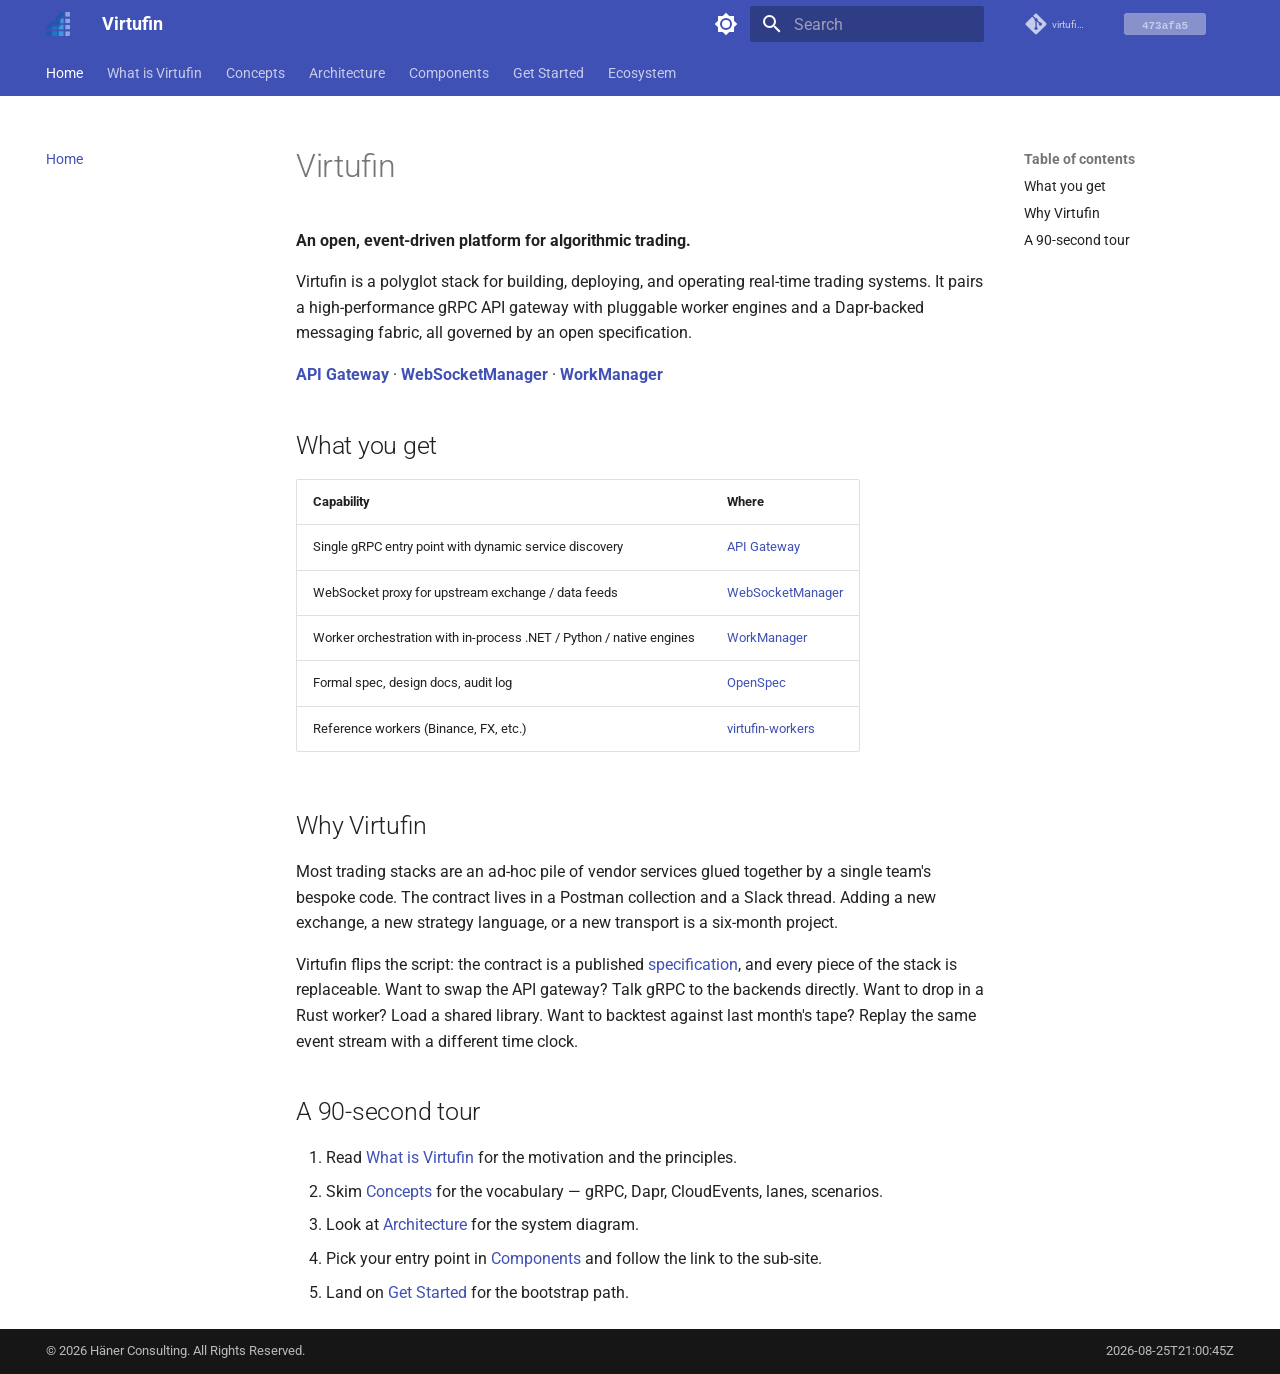
==== index.html @ 0649b2e9 "Deploy docs from 473afa5ea5bd0816aeb260bed9230e319c01222a" ====
<!doctype html>
<html lang="en" class="no-js">
  <head>
    
      <meta charset="utf-8">
      <meta name="viewport" content="width=device-width,initial-scale=1">
      
        <meta name="description" content="The Virtufin platform — an open, event-driven stack for algorithmic trading.">
      
      
      
        <link rel="canonical" href="https://docs.virtufin.com/">
      
      
      
        <link rel="next" href="what-is-virtufin/">
      
      
        
      
      
      <link rel="icon" href="assets/images/favicon.ico">
      <meta name="generator" content="mkdocs-1.6.1, mkdocs-material-9.7.7">
    
    
      
        <title>Virtufin</title>
      
    
    
      <link rel="stylesheet" href="assets/stylesheets/main.ec1eaa64.min.css">
      
        
        <link rel="stylesheet" href="assets/stylesheets/palette.ab4e12ef.min.css">
      
      


    
    
      
    
    
      
        
        
        <link rel="preconnect" href="https://fonts.gstatic.com" crossorigin>
        <link rel="stylesheet" href="https://fonts.googleapis.com/css?family=Roboto:300,300i,400,400i,700,700i%7CRoboto+Mono:400,400i,700,700i&display=fallback">
        <style>:root{--md-text-font:"Roboto";--md-code-font:"Roboto Mono"}</style>
      
    
    
      <link rel="stylesheet" href="stylesheets/extra.css">
    
    <script>__md_scope=new URL(".",location),__md_hash=e=>[...e].reduce(((e,_)=>(e<<5)-e+_.charCodeAt(0)),0),__md_get=(e,_=localStorage,t=__md_scope)=>JSON.parse(_.getItem(t.pathname+"."+e)),__md_set=(e,_,t=localStorage,a=__md_scope)=>{try{t.setItem(a.pathname+"."+e,JSON.stringify(_))}catch(e){}}</script>
    
      

    
    
  </head>
  
  
    
    
      
    
    
    
    
    <body dir="ltr" data-md-color-scheme="default" data-md-color-primary="indigo" data-md-color-accent="indigo">
  
    
    <input class="md-toggle" data-md-toggle="drawer" type="checkbox" id="__drawer" autocomplete="off">
    <input class="md-toggle" data-md-toggle="search" type="checkbox" id="__search" autocomplete="off">
    <label class="md-overlay" for="__drawer"></label>
    <div data-md-component="skip">
      
        
        <a href="#virtufin" class="md-skip">
          Skip to content
        </a>
      
    </div>
    <div data-md-component="announce">
      
    </div>
    
    
      

<header class="md-header" data-md-component="header">
  <nav class="md-header__inner md-grid" aria-label="Header">
    <a href="." title="Virtufin" class="md-header__button md-logo" aria-label="Virtufin" data-md-component="logo">
      
  <img src="assets/images/logo.svg" alt="logo">

    </a>
    <label class="md-header__button md-icon" for="__drawer">
      
      <svg xmlns="http://www.w3.org/2000/svg" viewBox="0 0 24 24"><path d="M3 6h18v2H3zm0 5h18v2H3zm0 5h18v2H3z"/></svg>
    </label>
    <div class="md-header__title" data-md-component="header-title">
      <div class="md-header__ellipsis">
        <div class="md-header__topic">
          <span class="md-ellipsis">
            Virtufin
          </span>
        </div>
        <div class="md-header__topic" data-md-component="header-topic">
          <span class="md-ellipsis">
            
              Home
            
          </span>
        </div>
      </div>
    </div>
    
      
        <form class="md-header__option" data-md-component="palette">
  
    
    
    
    <input class="md-option" data-md-color-media="" data-md-color-scheme="default" data-md-color-primary="indigo" data-md-color-accent="indigo"  aria-label="Switch to dark mode"  type="radio" name="__palette" id="__palette_0">
    
      <label class="md-header__button md-icon" title="Switch to dark mode" for="__palette_1" hidden>
        <svg xmlns="http://www.w3.org/2000/svg" viewBox="0 0 24 24"><path d="M12 8a4 4 0 0 0-4 4 4 4 0 0 0 4 4 4 4 0 0 0 4-4 4 4 0 0 0-4-4m0 10a6 6 0 0 1-6-6 6 6 0 0 1 6-6 6 6 0 0 1 6 6 6 6 0 0 1-6 6m8-9.31V4h-4.69L12 .69 8.69 4H4v4.69L.69 12 4 15.31V20h4.69L12 23.31 15.31 20H20v-4.69L23.31 12z"/></svg>
      </label>
    
  
    
    
    
    <input class="md-option" data-md-color-media="" data-md-color-scheme="slate" data-md-color-primary="indigo" data-md-color-accent="indigo"  aria-label="Switch to light mode"  type="radio" name="__palette" id="__palette_1">
    
      <label class="md-header__button md-icon" title="Switch to light mode" for="__palette_0" hidden>
        <svg xmlns="http://www.w3.org/2000/svg" viewBox="0 0 24 24"><path d="M12 18c-.89 0-1.74-.2-2.5-.55C11.56 16.5 13 14.42 13 12s-1.44-4.5-3.5-5.45C10.26 6.2 11.11 6 12 6a6 6 0 0 1 6 6 6 6 0 0 1-6 6m8-9.31V4h-4.69L12 .69 8.69 4H4v4.69L.69 12 4 15.31V20h4.69L12 23.31 15.31 20H20v-4.69L23.31 12z"/></svg>
      </label>
    
  
</form>
      
    
    
      <script>var palette=__md_get("__palette");if(palette&&palette.color){if("(prefers-color-scheme)"===palette.color.media){var media=matchMedia("(prefers-color-scheme: light)"),input=document.querySelector(media.matches?"[data-md-color-media='(prefers-color-scheme: light)']":"[data-md-color-media='(prefers-color-scheme: dark)']");palette.color.media=input.getAttribute("data-md-color-media"),palette.color.scheme=input.getAttribute("data-md-color-scheme"),palette.color.primary=input.getAttribute("data-md-color-primary"),palette.color.accent=input.getAttribute("data-md-color-accent")}for(var[key,value]of Object.entries(palette.color))document.body.setAttribute("data-md-color-"+key,value)}</script>
    
    
    
      
      
        <label class="md-header__button md-icon" for="__search">
          
          <svg xmlns="http://www.w3.org/2000/svg" viewBox="0 0 24 24"><path d="M9.5 3A6.5 6.5 0 0 1 16 9.5c0 1.61-.59 3.09-1.56 4.23l.27.27h.79l5 5-1.5 1.5-5-5v-.79l-.27-.27A6.52 6.52 0 0 1 9.5 16 6.5 6.5 0 0 1 3 9.5 6.5 6.5 0 0 1 9.5 3m0 2C7 5 5 7 5 9.5S7 14 9.5 14 14 12 14 9.5 12 5 9.5 5"/></svg>
        </label>
        <div class="md-search" data-md-component="search" role="dialog">
  <label class="md-search__overlay" for="__search"></label>
  <div class="md-search__inner" role="search">
    <form class="md-search__form" name="search">
      <input type="text" class="md-search__input" name="query" aria-label="Search" placeholder="Search" autocapitalize="off" autocorrect="off" autocomplete="off" spellcheck="false" data-md-component="search-query" required>
      <label class="md-search__icon md-icon" for="__search">
        
        <svg xmlns="http://www.w3.org/2000/svg" viewBox="0 0 24 24"><path d="M9.5 3A6.5 6.5 0 0 1 16 9.5c0 1.61-.59 3.09-1.56 4.23l.27.27h.79l5 5-1.5 1.5-5-5v-.79l-.27-.27A6.52 6.52 0 0 1 9.5 16 6.5 6.5 0 0 1 3 9.5 6.5 6.5 0 0 1 9.5 3m0 2C7 5 5 7 5 9.5S7 14 9.5 14 14 12 14 9.5 12 5 9.5 5"/></svg>
        
        <svg xmlns="http://www.w3.org/2000/svg" viewBox="0 0 24 24"><path d="M20 11v2H8l5.5 5.5-1.42 1.42L4.16 12l7.92-7.92L13.5 5.5 8 11z"/></svg>
      </label>
      <nav class="md-search__options" aria-label="Search">
        
        <button type="reset" class="md-search__icon md-icon" title="Clear" aria-label="Clear" tabindex="-1">
          
          <svg xmlns="http://www.w3.org/2000/svg" viewBox="0 0 24 24"><path d="M19 6.41 17.59 5 12 10.59 6.41 5 5 6.41 10.59 12 5 17.59 6.41 19 12 13.41 17.59 19 19 17.59 13.41 12z"/></svg>
        </button>
      </nav>
      
        <div class="md-search__suggest" data-md-component="search-suggest"></div>
      
    </form>
    <div class="md-search__output">
      <div class="md-search__scrollwrap" tabindex="0" data-md-scrollfix>
        <div class="md-search-result" data-md-component="search-result">
          <div class="md-search-result__meta">
            Initializing search
          </div>
          <ol class="md-search-result__list" role="presentation"></ol>
        </div>
      </div>
    </div>
  </div>
</div>
      
    
    
      <div class="md-header__source">
        <div class="md-source-wrapper">
  <a href="https://git.haenerconsulting.com/virtufin/docs" title="Go to repository" class="md-source-repo-link">
    <div class="md-source__icon md-icon">
      
      <svg xmlns="http://www.w3.org/2000/svg" viewBox="0 0 448 512"><!--! Font Awesome Free 7.1.0 by @fontawesome - https://fontawesome.com License - https://fontawesome.com/license/free (Icons: CC BY 4.0, Fonts: SIL OFL 1.1, Code: MIT License) Copyright 2025 Fonticons, Inc.--><path d="M439.6 236.1 244 40.5c-5.4-5.5-12.8-8.5-20.4-8.5s-15 3-20.4 8.4L162.5 81l51.5 51.5c27.1-9.1 52.7 16.8 43.4 43.7l49.7 49.7c34.2-11.8 61.2 31 35.5 56.7-26.5 26.5-70.2-2.9-56-37.3L240.3 199v121.9c25.3 12.5 22.3 41.8 9.1 55-6.4 6.4-15.2 10.1-24.3 10.1s-17.8-3.6-24.3-10.1c-17.6-17.6-11.1-46.9 11.2-56v-123c-20.8-8.5-24.6-30.7-18.6-45L142.6 101 8.5 235.1C3 240.6 0 247.9 0 255.5s3 15 8.5 20.4l195.6 195.7c5.4 5.4 12.7 8.4 20.4 8.4s15-3 20.4-8.4l194.7-194.7c5.4-5.4 8.4-12.8 8.4-20.4s-3-15-8.4-20.4"/></svg>
    </div>
    <span class="md-source__repository">virtufin/docs</span>
  </a>
    <a href="https://git.haenerconsulting.com/virtufin/docs/commit/473afa5ea5bd0816aeb260bed9230e319c01222a"
       class="md-source-commit-badge"
       target="_blank"
       rel="noopener"
       title="View commit 473afa5">
      <svg xmlns="http://www.w3.org/2000/svg" viewBox="0 0 82 22" width="82" height="22" style="vertical-align:middle;">
        <rect width="82" height="22" rx="4" fill="#e9ecef" stroke="currentColor" stroke-width="0.75" opacity="0.6"/>
        <text x="41" y="15.5" text-anchor="middle" font-family="ui-monospace,SFMono-Regular,Menlo,monospace" font-size="11" font-weight="600" fill="currentColor">473afa5</text>
      </svg>
    </a>
</div>
      </div>
    
  </nav>
  
</header>
    
    <div class="md-container" data-md-component="container">
      
      
        
          
            
<nav class="md-tabs" aria-label="Tabs" data-md-component="tabs">
  <div class="md-grid">
    <ul class="md-tabs__list">
      
        
  
  
  
    
  
  
    <li class="md-tabs__item md-tabs__item--active">
      <a href="." class="md-tabs__link">
        
  
  
    
  
  Home

      </a>
    </li>
  

      
        
  
  
  
  
    <li class="md-tabs__item">
      <a href="what-is-virtufin/" class="md-tabs__link">
        
  
  
    
  
  What is Virtufin

      </a>
    </li>
  

      
        
  
  
  
  
    <li class="md-tabs__item">
      <a href="concepts/" class="md-tabs__link">
        
  
  
    
  
  Concepts

      </a>
    </li>
  

      
        
  
  
  
  
    <li class="md-tabs__item">
      <a href="architecture/" class="md-tabs__link">
        
  
  
    
  
  Architecture

      </a>
    </li>
  

      
        
  
  
  
  
    <li class="md-tabs__item">
      <a href="components/" class="md-tabs__link">
        
  
  
    
  
  Components

      </a>
    </li>
  

      
        
  
  
  
  
    <li class="md-tabs__item">
      <a href="getting-started/" class="md-tabs__link">
        
  
  
    
  
  Get Started

      </a>
    </li>
  

      
        
  
  
  
  
    <li class="md-tabs__item">
      <a href="ecosystem/" class="md-tabs__link">
        
  
  
    
  
  Ecosystem

      </a>
    </li>
  

      
    </ul>
  </div>
</nav>
          
        
      
      <main class="md-main" data-md-component="main">
        <div class="md-main__inner md-grid">
          
            
              
              <div class="md-sidebar md-sidebar--primary" data-md-component="sidebar" data-md-type="navigation" >
                <div class="md-sidebar__scrollwrap">
                  <div class="md-sidebar__inner">
                    


  


<nav class="md-nav md-nav--primary md-nav--lifted" aria-label="Navigation" data-md-level="0">
  <label class="md-nav__title" for="__drawer">
    <a href="." title="Virtufin" class="md-nav__button md-logo" aria-label="Virtufin" data-md-component="logo">
      
  <img src="assets/images/logo.svg" alt="logo">

    </a>
    Virtufin
  </label>
  
    <div class="md-nav__source">
      <div class="md-source-wrapper">
  <a href="https://git.haenerconsulting.com/virtufin/docs" title="Go to repository" class="md-source-repo-link">
    <div class="md-source__icon md-icon">
      
      <svg xmlns="http://www.w3.org/2000/svg" viewBox="0 0 448 512"><!--! Font Awesome Free 7.1.0 by @fontawesome - https://fontawesome.com License - https://fontawesome.com/license/free (Icons: CC BY 4.0, Fonts: SIL OFL 1.1, Code: MIT License) Copyright 2025 Fonticons, Inc.--><path d="M439.6 236.1 244 40.5c-5.4-5.5-12.8-8.5-20.4-8.5s-15 3-20.4 8.4L162.5 81l51.5 51.5c27.1-9.1 52.7 16.8 43.4 43.7l49.7 49.7c34.2-11.8 61.2 31 35.5 56.7-26.5 26.5-70.2-2.9-56-37.3L240.3 199v121.9c25.3 12.5 22.3 41.8 9.1 55-6.4 6.4-15.2 10.1-24.3 10.1s-17.8-3.6-24.3-10.1c-17.6-17.6-11.1-46.9 11.2-56v-123c-20.8-8.5-24.6-30.7-18.6-45L142.6 101 8.5 235.1C3 240.6 0 247.9 0 255.5s3 15 8.5 20.4l195.6 195.7c5.4 5.4 12.7 8.4 20.4 8.4s15-3 20.4-8.4l194.7-194.7c5.4-5.4 8.4-12.8 8.4-20.4s-3-15-8.4-20.4"/></svg>
    </div>
    <span class="md-source__repository">virtufin/docs</span>
  </a>
    <a href="https://git.haenerconsulting.com/virtufin/docs/commit/473afa5ea5bd0816aeb260bed9230e319c01222a"
       class="md-source-commit-badge"
       target="_blank"
       rel="noopener"
       title="View commit 473afa5">
      <svg xmlns="http://www.w3.org/2000/svg" viewBox="0 0 82 22" width="82" height="22" style="vertical-align:middle;">
        <rect width="82" height="22" rx="4" fill="#e9ecef" stroke="currentColor" stroke-width="0.75" opacity="0.6"/>
        <text x="41" y="15.5" text-anchor="middle" font-family="ui-monospace,SFMono-Regular,Menlo,monospace" font-size="11" font-weight="600" fill="currentColor">473afa5</text>
      </svg>
    </a>
</div>
    </div>
  
  <ul class="md-nav__list" data-md-scrollfix>
    
      
      
  
  
    
  
  
  
    <li class="md-nav__item md-nav__item--active">
      
      <input class="md-nav__toggle md-toggle" type="checkbox" id="__toc">
      
      
        
      
      
        <label class="md-nav__link md-nav__link--active" for="__toc">
          
  
  
  <span class="md-ellipsis">
    
  
    Home
  

    
  </span>
  
  

          <span class="md-nav__icon md-icon"></span>
        </label>
      
      <a href="." class="md-nav__link md-nav__link--active">
        
  
  
  <span class="md-ellipsis">
    
  
    Home
  

    
  </span>
  
  

      </a>
      
        

<nav class="md-nav md-nav--secondary" aria-label="Table of contents">
  
  
  
    
  
  
    <label class="md-nav__title" for="__toc">
      <span class="md-nav__icon md-icon"></span>
      Table of contents
    </label>
    <ul class="md-nav__list" data-md-component="toc" data-md-scrollfix>
      
        <li class="md-nav__item">
  <a href="#what-you-get" class="md-nav__link">
    <span class="md-ellipsis">
      
        What you get
      
    </span>
  </a>
  
</li>
      
        <li class="md-nav__item">
  <a href="#why-virtufin" class="md-nav__link">
    <span class="md-ellipsis">
      
        Why Virtufin
      
    </span>
  </a>
  
</li>
      
        <li class="md-nav__item">
  <a href="#a-90-second-tour" class="md-nav__link">
    <span class="md-ellipsis">
      
        A 90-second tour
      
    </span>
  </a>
  
</li>
      
    </ul>
  
</nav>
      
    </li>
  

    
      
      
  
  
  
  
    <li class="md-nav__item">
      <a href="what-is-virtufin/" class="md-nav__link">
        
  
  
  <span class="md-ellipsis">
    
  
    What is Virtufin
  

    
  </span>
  
  

      </a>
    </li>
  

    
      
      
  
  
  
  
    <li class="md-nav__item">
      <a href="concepts/" class="md-nav__link">
        
  
  
  <span class="md-ellipsis">
    
  
    Concepts
  

    
  </span>
  
  

      </a>
    </li>
  

    
      
      
  
  
  
  
    <li class="md-nav__item">
      <a href="architecture/" class="md-nav__link">
        
  
  
  <span class="md-ellipsis">
    
  
    Architecture
  

    
  </span>
  
  

      </a>
    </li>
  

    
      
      
  
  
  
  
    <li class="md-nav__item">
      <a href="components/" class="md-nav__link">
        
  
  
  <span class="md-ellipsis">
    
  
    Components
  

    
  </span>
  
  

      </a>
    </li>
  

    
      
      
  
  
  
  
    <li class="md-nav__item">
      <a href="getting-started/" class="md-nav__link">
        
  
  
  <span class="md-ellipsis">
    
  
    Get Started
  

    
  </span>
  
  

      </a>
    </li>
  

    
      
      
  
  
  
  
    <li class="md-nav__item">
      <a href="ecosystem/" class="md-nav__link">
        
  
  
  <span class="md-ellipsis">
    
  
    Ecosystem
  

    
  </span>
  
  

      </a>
    </li>
  

    
  </ul>
</nav>
                  </div>
                </div>
              </div>
            
            
              
              <div class="md-sidebar md-sidebar--secondary" data-md-component="sidebar" data-md-type="toc" >
                <div class="md-sidebar__scrollwrap">
                  <div class="md-sidebar__inner">
                    

<nav class="md-nav md-nav--secondary" aria-label="Table of contents">
  
  
  
    
  
  
    <label class="md-nav__title" for="__toc">
      <span class="md-nav__icon md-icon"></span>
      Table of contents
    </label>
    <ul class="md-nav__list" data-md-component="toc" data-md-scrollfix>
      
        <li class="md-nav__item">
  <a href="#what-you-get" class="md-nav__link">
    <span class="md-ellipsis">
      
        What you get
      
    </span>
  </a>
  
</li>
      
        <li class="md-nav__item">
  <a href="#why-virtufin" class="md-nav__link">
    <span class="md-ellipsis">
      
        Why Virtufin
      
    </span>
  </a>
  
</li>
      
        <li class="md-nav__item">
  <a href="#a-90-second-tour" class="md-nav__link">
    <span class="md-ellipsis">
      
        A 90-second tour
      
    </span>
  </a>
  
</li>
      
    </ul>
  
</nav>
                  </div>
                </div>
              </div>
            
          
          
            <div class="md-content" data-md-component="content">
              
              <article class="md-content__inner md-typeset">
                
                  



<h1 id="virtufin">Virtufin</h1>
<p><strong>An open, event-driven platform for algorithmic trading.</strong></p>
<p>Virtufin is a polyglot stack for building, deploying, and operating
real-time trading systems. It pairs a high-performance gRPC API
gateway with pluggable worker engines and a Dapr-backed messaging
fabric, all governed by an open specification.</p>
<p><strong><a href="https://api.docs.virtufin.com/">API Gateway</a></strong> ·
<strong><a href="https://websocketmanager.docs.virtufin.com/">WebSocketManager</a></strong> ·
<strong><a href="https://workmanager.docs.virtufin.com/">WorkManager</a></strong></p>
<h2 id="what-you-get">What you get</h2>
<table>
<thead>
<tr>
<th>Capability</th>
<th>Where</th>
</tr>
</thead>
<tbody>
<tr>
<td>Single gRPC entry point with dynamic service discovery</td>
<td><a href="https://api.docs.virtufin.com/">API Gateway</a></td>
</tr>
<tr>
<td>WebSocket proxy for upstream exchange / data feeds</td>
<td><a href="https://websocketmanager.docs.virtufin.com/">WebSocketManager</a></td>
</tr>
<tr>
<td>Worker orchestration with in-process .NET / Python / native engines</td>
<td><a href="https://workmanager.docs.virtufin.com/">WorkManager</a></td>
</tr>
<tr>
<td>Formal spec, design docs, audit log</td>
<td><a href="https://specs.docs.virtufin.com/">OpenSpec</a></td>
</tr>
<tr>
<td>Reference workers (Binance, FX, etc.)</td>
<td><a href="https://git.haenerconsulting.com/virtufin/virtufin-workers">virtufin-workers</a></td>
</tr>
</tbody>
</table>
<h2 id="why-virtufin">Why Virtufin</h2>
<p>Most trading stacks are an ad-hoc pile of vendor services glued
together by a single team's bespoke code. The contract lives in a
Postman collection and a Slack thread. Adding a new exchange, a
new strategy language, or a new transport is a six-month project.</p>
<p>Virtufin flips the script: the contract is a published
<a href="https://specs.docs.virtufin.com/">specification</a>, and every piece of
the stack is replaceable. Want to swap the API gateway? Talk gRPC
to the backends directly. Want to drop in a Rust worker? Load a
shared library. Want to backtest against last month's tape? Replay
the same event stream with a different time clock.</p>
<h2 id="a-90-second-tour">A 90-second tour</h2>
<ol>
<li>Read <a href="what-is-virtufin/">What is Virtufin</a> for the motivation
   and the principles.</li>
<li>Skim <a href="concepts/">Concepts</a> for the vocabulary — gRPC, Dapr,
   CloudEvents, lanes, scenarios.</li>
<li>Look at <a href="architecture/">Architecture</a> for the system diagram.</li>
<li>Pick your entry point in <a href="components/">Components</a> and follow
   the link to the sub-site.</li>
<li>Land on <a href="getting-started/">Get Started</a> for the bootstrap path.</li>
</ol>












                
              </article>
            </div>
          
          
<script>var target=document.getElementById(location.hash.slice(1));target&&target.name&&(target.checked=target.name.startsWith("__tabbed_"))</script>
        </div>
        
      </main>
      
        <footer class="md-footer">
  
  <div class="md-footer-meta md-typeset">
    <div class="md-footer-meta__inner md-grid">
      <div class="md-copyright">
  
    <div class="md-copyright__highlight">
      <div style="display:table;width:100%">
  <span style="display:table-cell">&copy; 2026 Häner Consulting. All Rights Reserved.</span>
  <span style="display:table-cell;text-align:right">2026-08-25T21:00:45Z</span>
</div>

    </div>
  
  
</div>
      
    </div>
  </div>
</footer>
      
    </div>
    <div class="md-dialog" data-md-component="dialog">
      <div class="md-dialog__inner md-typeset"></div>
    </div>
    
    
    
      
      
      <script id="__config" type="application/json">{"annotate": null, "base": ".", "features": ["navigation.tabs", "navigation.sections", "navigation.expand", "search.suggest", "search.highlight", "content.code.copy", "content.code.annotate"], "search": "assets/javascripts/workers/search.2c215733.min.js", "tags": null, "translations": {"clipboard.copied": "Copied to clipboard", "clipboard.copy": "Copy to clipboard", "search.result.more.one": "1 more on this page", "search.result.more.other": "# more on this page", "search.result.none": "No matching documents", "search.result.one": "1 matching document", "search.result.other": "# matching documents", "search.result.placeholder": "Type to start searching", "search.result.term.missing": "Missing", "select.version": "Select version"}, "version": null}</script>
    
    
      <script src="assets/javascripts/bundle.d7400e89.min.js"></script>
      
        <script src="javascripts/mermaid-zoom.js"></script>
      
    
  </body>
</html>
---- assets/stylesheets/main.ec1eaa64.min.css ----
@charset "UTF-8";html{-webkit-text-size-adjust:none;-moz-text-size-adjust:none;text-size-adjust:none;box-sizing:border-box}*,:after,:before{box-sizing:inherit}@media (prefers-reduced-motion){*,:after,:before{transition:none!important}}body{margin:0}a,button,input,label{-webkit-tap-highlight-color:transparent}a{color:inherit;text-decoration:none}hr{border:0;box-sizing:initial;display:block;height:.05rem;overflow:visible;padding:0}small{font-size:80%}sub,sup{line-height:1em}img{border-style:none}table{border-collapse:initial;border-spacing:0}td,th{font-weight:400;vertical-align:top}button{background:#0000;border:0;font-family:inherit;font-size:inherit;margin:0;padding:0}input{border:0;outline:none}:root{--md-primary-fg-color:#4051b5;--md-primary-fg-color--light:#5d6cc0;--md-primary-fg-color--dark:#303fa1;--md-primary-bg-color:#fff;--md-primary-bg-color--light:#ffffffb3;--md-accent-fg-color:#526cfe;--md-accent-fg-color--transparent:#526cfe1a;--md-accent-bg-color:#fff;--md-accent-bg-color--light:#ffffffb3}[data-md-color-scheme=default]{color-scheme:light}[data-md-color-scheme=default] img[src$="#gh-dark-mode-only"],[data-md-color-scheme=default] img[src$="#only-dark"]{display:none}:root,[data-md-color-scheme=default]{--md-hue:225deg;--md-default-fg-color:#000000de;--md-default-fg-color--light:#0000008a;--md-default-fg-color--lighter:#00000052;--md-default-fg-color--lightest:#00000012;--md-default-bg-color:#fff;--md-default-bg-color--light:#ffffffb3;--md-default-bg-color--lighter:#ffffff4d;--md-default-bg-color--lightest:#ffffff1f;--md-code-fg-color:#36464e;--md-code-bg-color:#f5f5f5;--md-code-bg-color--light:#f5f5f5b3;--md-code-bg-color--lighter:#f5f5f54d;--md-code-hl-color:#4287ff;--md-code-hl-color--light:#4287ff1a;--md-code-hl-number-color:#d52a2a;--md-code-hl-special-color:#db1457;--md-code-hl-function-color:#a846b9;--md-code-hl-constant-color:#6e59d9;--md-code-hl-keyword-color:#3f6ec6;--md-code-hl-string-color:#1c7d4d;--md-code-hl-name-color:var(--md-code-fg-color);--md-code-hl-operator-color:var(--md-default-fg-color--light);--md-code-hl-punctuation-color:var(--md-default-fg-color--light);--md-code-hl-comment-color:var(--md-default-fg-color--light);--md-code-hl-generic-color:var(--md-default-fg-color--light);--md-code-hl-variable-color:var(--md-default-fg-color--light);--md-typeset-color:var(--md-default-fg-color);--md-typeset-a-color:var(--md-primary-fg-color);--md-typeset-del-color:#f5503d26;--md-typeset-ins-color:#0bd57026;--md-typeset-kbd-color:#fafafa;--md-typeset-kbd-accent-color:#fff;--md-typeset-kbd-border-color:#b8b8b8;--md-typeset-mark-color:#ffff0080;--md-typeset-table-color:#0000001f;--md-typeset-table-color--light:rgba(0,0,0,.035);--md-admonition-fg-color:var(--md-default-fg-color);--md-admonition-bg-color:var(--md-default-bg-color);--md-warning-fg-color:#000000de;--md-warning-bg-color:#ff9;--md-footer-fg-color:#fff;--md-footer-fg-color--light:#ffffffb3;--md-footer-fg-color--lighter:#ffffff73;--md-footer-bg-color:#000000de;--md-footer-bg-color--dark:#00000052;--md-shadow-z1:0 0.2rem 0.5rem #0000000d,0 0 0.05rem #0000001a;--md-shadow-z2:0 0.2rem 0.5rem #0000001a,0 0 0.05rem #00000040;--md-shadow-z3:0 0.2rem 0.5rem #0003,0 0 0.05rem #00000059}.md-icon svg{fill:currentcolor;display:block;height:1.2rem;width:1.2rem}body{-webkit-font-smoothing:antialiased;-moz-osx-font-smoothing:grayscale;--md-text-font-family:var(--md-text-font,_),-apple-system,BlinkMacSystemFont,Helvetica,Arial,sans-serif;--md-code-font-family:var(--md-code-font,_),SFMono-Regular,Consolas,Menlo,monospace}aside,body,input{font-feature-settings:"kern","liga";color:var(--md-typeset-color);font-family:var(--md-text-font-family)}code,kbd,pre{font-feature-settings:"kern";font-family:var(--md-code-font-family)}:root{--md-typeset-table-sort-icon:url('data:image/svg+xml;charset=utf-8,<svg xmlns="http://www.w3.org/2000/svg" viewBox="0 0 24 24"><path d="m18 21-4-4h3V7h-3l4-4 4 4h-3v10h3M2 19v-2h10v2M2 13v-2h7v2M2 7V5h4v2z"/></svg>');--md-typeset-table-sort-icon--asc:url('data:image/svg+xml;charset=utf-8,<svg xmlns="http://www.w3.org/2000/svg" viewBox="0 0 24 24"><path d="M19 17h3l-4 4-4-4h3V3h2M2 17h10v2H2M6 5v2H2V5m0 6h7v2H2z"/></svg>');--md-typeset-table-sort-icon--desc:url('data:image/svg+xml;charset=utf-8,<svg xmlns="http://www.w3.org/2000/svg" viewBox="0 0 24 24"><path d="M19 7h3l-4-4-4 4h3v14h2M2 17h10v2H2M6 5v2H2V5m0 6h7v2H2z"/></svg>')}.md-typeset{-webkit-print-color-adjust:exact;color-adjust:exact;font-size:.8rem;line-height:1.6;overflow-wrap:break-word}@media print{.md-typeset{font-size:.68rem}}.md-typeset blockquote,.md-typeset dl,.md-typeset figure,.md-typeset ol,.md-typeset pre,.md-typeset ul{margin-bottom:1em;margin-top:1em}.md-typeset h1{color:var(--md-default-fg-color--light);font-size:2em;line-height:1.3;margin:0 0 1.25em}.md-typeset h1,.md-typeset h2{font-weight:300;letter-spacing:-.01em}.md-typeset h2{font-size:1.5625em;line-height:1.4;margin:1.6em 0 .64em}.md-typeset h3{font-size:1.25em;font-weight:400;letter-spacing:-.01em;line-height:1.5;margin:1.6em 0 .8em}.md-typeset h2+h3{margin-top:.8em}.md-typeset h4{font-weight:700;letter-spacing:-.01em;margin:1em 0}.md-typeset h5,.md-typeset h6{color:var(--md-default-fg-color--light);font-size:.8em;font-weight:700;letter-spacing:-.01em;margin:1.25em 0}.md-typeset h5{text-transform:uppercase}.md-typeset h5 code{text-transform:none}.md-typeset hr{border-bottom:.05rem solid var(--md-default-fg-color--lightest);display:flow-root;margin:1.5em 0}.md-typeset a{color:var(--md-typeset-a-color);word-break:break-word}.md-typeset a,.md-typeset a:before{transition:color 125ms}.md-typeset a:focus,.md-typeset a:hover{color:var(--md-accent-fg-color)}.md-typeset a:focus code,.md-typeset a:hover code{background-color:var(--md-accent-fg-color--transparent);color:var(--md-accent-fg-color)}.md-typeset a code{color:var(--md-typeset-a-color)}.md-typeset a.focus-visible{outline-color:var(--md-accent-fg-color);outline-offset:.2rem}.md-typeset code,.md-typeset kbd,.md-typeset pre{color:var(--md-code-fg-color);direction:ltr;font-variant-ligatures:none;transition:background-color 125ms}@media print{.md-typeset code,.md-typeset kbd,.md-typeset pre{white-space:pre-wrap}}.md-typeset code{background-color:var(--md-code-bg-color);border-radius:.1rem;-webkit-box-decoration-break:clone;box-decoration-break:clone;font-size:.85em;padding:0 .2941176471em;transition:color 125ms,background-color 125ms;word-break:break-word}.md-typeset code:not(.focus-visible){-webkit-tap-highlight-color:transparent;outline:none}.md-typeset pre{display:flow-root;line-height:1.4;position:relative}.md-typeset pre>code{-webkit-box-decoration-break:slice;box-decoration-break:slice;box-shadow:none;display:block;margin:0;outline-color:var(--md-accent-fg-color);overflow:auto;padding:.7720588235em 1.1764705882em;scrollbar-color:var(--md-default-fg-color--lighter) #0000;scrollbar-width:thin;touch-action:auto;word-break:normal}.md-typeset pre>code:hover{scrollbar-color:var(--md-accent-fg-color) #0000}.md-typeset pre>code::-webkit-scrollbar{height:.2rem;width:.2rem}.md-typeset pre>code::-webkit-scrollbar-thumb{background-color:var(--md-default-fg-color--lighter)}.md-typeset pre>code::-webkit-scrollbar-thumb:hover{background-color:var(--md-accent-fg-color)}.md-typeset kbd{background-color:var(--md-typeset-kbd-color);border-radius:.1rem;box-shadow:0 .1rem 0 .05rem var(--md-typeset-kbd-border-color),0 .1rem 0 var(--md-typeset-kbd-border-color),0 -.1rem .2rem var(--md-typeset-kbd-accent-color) inset;color:var(--md-default-fg-color);display:inline-block;font-size:.75em;padding:0 .6666666667em;vertical-align:text-top;word-break:break-word}.md-typeset mark{background-color:var(--md-typeset-mark-color);-webkit-box-decoration-break:clone;box-decoration-break:clone;color:inherit;word-break:break-word}.md-typeset abbr{cursor:help;text-decoration:none}.md-typeset [data-preview],.md-typeset abbr{border-bottom:.05rem dotted var(--md-default-fg-color--light)}.md-typeset small{opacity:.75}[dir=ltr] .md-typeset sub,[dir=ltr] .md-typeset sup{margin-left:.078125em}[dir=rtl] .md-typeset sub,[dir=rtl] .md-typeset sup{margin-right:.078125em}[dir=ltr] .md-typeset blockquote{padding-left:.6rem}[dir=rtl] .md-typeset blockquote{padding-right:.6rem}[dir=ltr] .md-typeset blockquote{border-left:.2rem solid var(--md-default-fg-color--lighter)}[dir=rtl] .md-typeset blockquote{border-right:.2rem solid var(--md-default-fg-color--lighter)}.md-typeset blockquote{color:var(--md-default-fg-color--light);margin-left:0;margin-right:0}.md-typeset ul{list-style-type:disc}.md-typeset ul[type]{list-style-type:revert-layer}[dir=ltr] .md-typeset ol,[dir=ltr] .md-typeset ul{margin-left:.625em}[dir=rtl] .md-typeset ol,[dir=rtl] .md-typeset ul{margin-right:.625em}.md-typeset ol,.md-typeset ul{padding:0}.md-typeset ol:not([hidden]),.md-typeset ul:not([hidden]){display:flow-root}.md-typeset ol ol,.md-typeset ul ol{list-style-type:lower-alpha}.md-typeset ol ol ol,.md-typeset ul ol ol{list-style-type:lower-roman}.md-typeset ol ol ol ol,.md-typeset ul ol ol ol{list-style-type:upper-alpha}.md-typeset ol ol ol ol ol,.md-typeset ul ol ol ol ol{list-style-type:upper-roman}.md-typeset ol[type],.md-typeset ul[type]{list-style-type:revert-layer}[dir=ltr] .md-typeset ol li,[dir=ltr] .md-typeset ul li{margin-left:1.25em}[dir=rtl] .md-typeset ol li,[dir=rtl] .md-typeset ul li{margin-right:1.25em}.md-typeset ol li,.md-typeset ul li{margin-bottom:.5em}.md-typeset ol li blockquote,.md-typeset ol li p,.md-typeset ul li blockquote,.md-typeset ul li p{margin:.5em 0}.md-typeset ol li:last-child,.md-typeset ul li:last-child{margin-bottom:0}[dir=ltr] .md-typeset ol li ol,[dir=ltr] .md-typeset ol li ul,[dir=ltr] .md-typeset ul li ol,[dir=ltr] .md-typeset ul li ul{margin-left:.625em}[dir=rtl] .md-typeset ol li ol,[dir=rtl] .md-typeset ol li ul,[dir=rtl] .md-typeset ul li ol,[dir=rtl] .md-typeset ul li ul{margin-right:.625em}.md-typeset ol li ol,.md-typeset ol li ul,.md-typeset ul li ol,.md-typeset ul li ul{margin-bottom:.5em;margin-top:.5em}[dir=ltr] .md-typeset dd{margin-left:1.875em}[dir=rtl] .md-typeset dd{margin-right:1.875em}.md-typeset dd{margin-bottom:1.5em;margin-top:1em}.md-typeset img,.md-typeset svg,.md-typeset video{height:auto;max-width:100%}.md-typeset img[align=left]{margin:1em 1em 1em 0}.md-typeset img[align=right]{margin:1em 0 1em 1em}.md-typeset img[align]:only-child{margin-top:0}.md-typeset figure{display:flow-root;margin:1em auto;max-width:100%;text-align:center;width:fit-content}.md-typeset figure img{display:block;margin:0 auto}.md-typeset figcaption{font-style:italic;margin:1em auto;max-width:24rem}.md-typeset iframe{max-width:100%}.md-typeset table:not([class]){background-color:var(--md-default-bg-color);border:.05rem solid var(--md-typeset-table-color);border-radius:.1rem;display:inline-block;font-size:.64rem;max-width:100%;overflow:auto;touch-action:auto}@media print{.md-typeset table:not([class]){display:table}}.md-typeset table:not([class])+*{margin-top:1.5em}.md-typeset table:not([class]) td>:first-child,.md-typeset table:not([class]) th>:first-child{margin-top:0}.md-typeset table:not([class]) td>:last-child,.md-typeset table:not([class]) th>:last-child{margin-bottom:0}.md-typeset table:not([class]) td:not([align]),.md-typeset table:not([class]) th:not([align]){text-align:left}[dir=rtl] .md-typeset table:not([class]) td:not([align]),[dir=rtl] .md-typeset table:not([class]) th:not([align]){text-align:right}.md-typeset table:not([class]) th{font-weight:700;min-width:5rem;padding:.9375em 1.25em;vertical-align:top}.md-typeset table:not([class]) td{border-top:.05rem solid var(--md-typeset-table-color);padding:.9375em 1.25em;vertical-align:top}.md-typeset table:not([class]) tbody tr{transition:background-color 125ms}.md-typeset table:not([class]) tbody tr:hover{background-color:var(--md-typeset-table-color--light);box-shadow:0 .05rem 0 var(--md-default-bg-color) inset}.md-typeset table:not([class]) a{word-break:normal}.md-typeset table th[role=columnheader]{cursor:pointer}[dir=ltr] .md-typeset table th[role=columnheader]:after{margin-left:.5em}[dir=rtl] .md-typeset table th[role=columnheader]:after{margin-right:.5em}.md-typeset table th[role=columnheader]:after{content:"";display:inline-block;height:1.2em;-webkit-mask-image:var(--md-typeset-table-sort-icon);mask-image:var(--md-typeset-table-sort-icon);-webkit-mask-repeat:no-repeat;mask-repeat:no-repeat;-webkit-mask-size:contain;mask-size:contain;transition:background-color 125ms;vertical-align:text-bottom;width:1.2em}.md-typeset table th[role=columnheader]:hover:after{background-color:var(--md-default-fg-color--lighter)}.md-typeset table th[role=columnheader][aria-sort=ascending]:after{background-color:var(--md-default-fg-color--light);-webkit-mask-image:var(--md-typeset-table-sort-icon--asc);mask-image:var(--md-typeset-table-sort-icon--asc)}.md-typeset table th[role=columnheader][aria-sort=descending]:after{background-color:var(--md-default-fg-color--light);-webkit-mask-image:var(--md-typeset-table-sort-icon--desc);mask-image:var(--md-typeset-table-sort-icon--desc)}.md-typeset__scrollwrap{margin:1em -.8rem;overflow-x:auto;touch-action:auto}.md-typeset__table{display:inline-block;margin-bottom:.5em;padding:0 .8rem}@media print{.md-typeset__table{display:block}}html .md-typeset__table table{display:table;margin:0;overflow:hidden;width:100%}@media screen and (max-width:44.984375em){.md-content__inner>pre{margin:1em -.8rem}.md-content__inner>pre code{border-radius:0}}.md-typeset .md-author{border-radius:100%;display:block;flex-shrink:0;height:1.6rem;overflow:hidden;position:relative;transition:color 125ms,transform 125ms;width:1.6rem}.md-typeset .md-author img{display:block}.md-typeset .md-author--more{background:var(--md-default-fg-color--lightest);color:var(--md-default-fg-color--lighter);font-size:.6rem;font-weight:700;line-height:1.6rem;text-align:center}.md-typeset .md-author--long{height:2.4rem;width:2.4rem}.md-typeset a.md-author{transform:scale(1)}.md-typeset a.md-author img{border-radius:100%;filter:grayscale(100%) opacity(75%);transition:filter 125ms}.md-typeset a.md-author:focus,.md-typeset a.md-author:hover{transform:scale(1.1);z-index:1}.md-typeset a.md-author:focus img,.md-typeset a.md-author:hover img{filter:grayscale(0)}.md-banner{background-color:var(--md-footer-bg-color);color:var(--md-footer-fg-color);overflow:auto}@media print{.md-banner{display:none}}.md-banner--warning{background-color:var(--md-warning-bg-color);color:var(--md-warning-fg-color)}.md-banner__inner{font-size:.7rem;margin:.6rem auto;padding:0 .8rem}[dir=ltr] .md-banner__button{float:right}[dir=rtl] .md-banner__button{float:left}.md-banner__button{color:inherit;cursor:pointer;transition:opacity .25s}.no-js .md-banner__button{display:none}.md-banner__button:hover{opacity:.7}html{font-size:125%;height:100%;overflow-x:hidden}@media screen and (min-width:100em){html{font-size:137.5%}}@media screen and (min-width:125em){html{font-size:150%}}body{background-color:var(--md-default-bg-color);display:flex;flex-direction:column;font-size:.5rem;min-height:100%;position:relative;width:100%}@media print{body{display:block}}@media screen and (max-width:59.984375em){body[data-md-scrolllock]{position:fixed}}.md-grid{margin-left:auto;margin-right:auto;max-width:61rem}.md-container{display:flex;flex-direction:column;flex-grow:1}@media print{.md-container{display:block}}.md-main{flex-grow:1}.md-main__inner{display:flex;height:100%;margin-top:1.5rem}.md-ellipsis{overflow:hidden;text-overflow:ellipsis}.md-toggle{display:none}.md-option{height:0;opacity:0;position:absolute;width:0}.md-option:checked+label:not([hidden]){display:block}.md-option.focus-visible+label{outline-color:var(--md-accent-fg-color);outline-style:auto}.md-skip{background-color:var(--md-default-fg-color);border-radius:.1rem;color:var(--md-default-bg-color);font-size:.64rem;margin:.5rem;opacity:0;outline-color:var(--md-accent-fg-color);padding:.3rem .5rem;position:fixed;transform:translateY(.4rem);z-index:-1}.md-skip:focus{opacity:1;transform:translateY(0);transition:transform .25s cubic-bezier(.4,0,.2,1),opacity 175ms 75ms;z-index:10}@page{margin:25mm}:root{--md-clipboard-icon:url('data:image/svg+xml;charset=utf-8,<svg xmlns="http://www.w3.org/2000/svg" viewBox="0 0 24 24"><path d="M19 21H8V7h11m0-2H8a2 2 0 0 0-2 2v14a2 2 0 0 0 2 2h11a2 2 0 0 0 2-2V7a2 2 0 0 0-2-2m-3-4H4a2 2 0 0 0-2 2v14h2V3h12z"/></svg>')}.md-clipboard{border-radius:.1rem;color:var(--md-default-fg-color--lightest);cursor:pointer;height:1.5em;outline-color:var(--md-accent-fg-color);outline-offset:.1rem;transition:color .25s;width:1.5em;z-index:1}@media print{.md-clipboard{display:none}}.md-clipboard:not(.focus-visible){-webkit-tap-highlight-color:transparent;outline:none}:hover>.md-clipboard{color:var(--md-default-fg-color--light)}.md-clipboard:focus,.md-clipboard:hover{color:var(--md-accent-fg-color)}.md-clipboard:after{background-color:currentcolor;content:"";display:block;height:1.125em;margin:0 auto;-webkit-mask-image:var(--md-clipboard-icon);mask-image:var(--md-clipboard-icon);-webkit-mask-position:center;mask-position:center;-webkit-mask-repeat:no-repeat;mask-repeat:no-repeat;-webkit-mask-size:contain;mask-size:contain;width:1.125em}.md-clipboard--inline{cursor:pointer}.md-clipboard--inline code{transition:color .25s,background-color .25s}.md-clipboard--inline:focus code,.md-clipboard--inline:hover code{background-color:var(--md-accent-fg-color--transparent);color:var(--md-accent-fg-color)}:root{--md-code-select-icon:url('data:image/svg+xml;charset=utf-8,<svg xmlns="http://www.w3.org/2000/svg" viewBox="0 0 24 24"><path d="M19 19h-4v2h4c1.1 0 2-.9 2-2v-4h-2m0-12h-4v2h4v4h2V5c0-1.1-.9-2-2-2M5 5h4V3H5c-1.1 0-2 .9-2 2v4h2m0 6H3v4c0 1.1.9 2 2 2h4v-2H5zm2-4h2v2H7zm4 0h2v2h-2zm4 0h2v2h-2zM7 7h2v2H7zm4 0h2v2h-2zm4 0h2v2h-2zm-8 8h2v2H7zm4 0h2v2h-2zm4 0h2v2h-2z"/></svg>');--md-code-copy-icon:url('data:image/svg+xml;charset=utf-8,<svg xmlns="http://www.w3.org/2000/svg" viewBox="0 0 24 24"><path d="M19 21H8V7h11m0-2H8a2 2 0 0 0-2 2v14a2 2 0 0 0 2 2h11a2 2 0 0 0 2-2V7a2 2 0 0 0-2-2m-3-4H4a2 2 0 0 0-2 2v14h2V3h12z"/></svg>')}.md-typeset .md-code__content{display:grid}.md-code__nav{background-color:var(--md-code-bg-color--lighter);border-radius:.1rem;display:flex;gap:.2rem;padding:.2rem;position:absolute;right:.25em;top:.25em;transition:background-color .25s;z-index:1}:hover>.md-code__nav{background-color:var(--md-code-bg-color--light)}.md-code__button{color:var(--md-default-fg-color--lightest);cursor:pointer;display:block;height:1.5em;outline-color:var(--md-accent-fg-color);outline-offset:.1rem;transition:color .25s;width:1.5em}:hover>*>.md-code__button{color:var(--md-default-fg-color--light)}.md-code__button.focus-visible,.md-code__button:hover{color:var(--md-accent-fg-color)}.md-code__button--active{color:var(--md-default-fg-color)!important}.md-code__button:after{background-color:currentcolor;content:"";display:block;height:1.125em;margin:0 auto;-webkit-mask-position:center;mask-position:center;-webkit-mask-repeat:no-repeat;mask-repeat:no-repeat;-webkit-mask-size:contain;mask-size:contain;width:1.125em}.md-code__button[data-md-type=select]:after{-webkit-mask-image:var(--md-code-select-icon);mask-image:var(--md-code-select-icon)}.md-code__button[data-md-type=copy]:after{-webkit-mask-image:var(--md-code-copy-icon);mask-image:var(--md-code-copy-icon)}@keyframes consent{0%{opacity:0;transform:translateY(100%)}to{opacity:1;transform:translateY(0)}}@keyframes overlay{0%{opacity:0}to{opacity:1}}.md-consent__overlay{animation:overlay .25s both;-webkit-backdrop-filter:blur(.1rem);backdrop-filter:blur(.1rem);background-color:#0000008a;height:100%;opacity:1;position:fixed;top:0;width:100%;z-index:5}.md-consent__inner{animation:consent .5s cubic-bezier(.1,.7,.1,1) both;background-color:var(--md-default-bg-color);border:0;border-radius:.1rem;bottom:0;box-shadow:0 0 .2rem #0000001a,0 .2rem .4rem #0003;max-height:100%;overflow:auto;padding:0;position:fixed;width:100%;z-index:5}.md-consent__form{padding:.8rem}.md-consent__settings{display:none;margin:1em 0}input:checked+.md-consent__settings{display:block}.md-consent__controls{margin-bottom:.8rem}.md-typeset .md-consent__controls .md-button{display:inline}@media screen and (max-width:44.984375em){.md-typeset .md-consent__controls .md-button{display:block;margin-top:.4rem;text-align:center;width:100%}}.md-consent label{cursor:pointer}.md-content{flex-grow:1;min-width:0}.md-content__inner{margin:0 .8rem 1.2rem;padding-top:.6rem}@media screen and (min-width:76.25em){[dir=ltr] .md-sidebar--primary:not([hidden])~.md-content>.md-content__inner{margin-left:1.2rem}[dir=ltr] .md-sidebar--secondary:not([hidden])~.md-content>.md-content__inner,[dir=rtl] .md-sidebar--primary:not([hidden])~.md-content>.md-content__inner{margin-right:1.2rem}[dir=rtl] .md-sidebar--secondary:not([hidden])~.md-content>.md-content__inner{margin-left:1.2rem}}.md-content__inner:before{content:"";display:block;height:.4rem}.md-content__inner>:last-child{margin-bottom:0}[dir=ltr] .md-content__button{float:right}[dir=rtl] .md-content__button{float:left}[dir=ltr] .md-content__button{margin-left:.4rem}[dir=rtl] .md-content__button{margin-right:.4rem}.md-content__button{margin:.4rem 0;padding:0}@media print{.md-content__button{display:none}}.md-typeset .md-content__button{color:var(--md-default-fg-color--lighter)}.md-content__button svg{display:inline;vertical-align:top}[dir=rtl] .md-content__button svg{transform:scaleX(-1)}[dir=ltr] .md-dialog{right:.8rem}[dir=rtl] .md-dialog{left:.8rem}.md-dialog{background-color:var(--md-default-fg-color);border-radius:.1rem;bottom:.8rem;box-shadow:var(--md-shadow-z3);min-width:11.1rem;opacity:0;padding:.4rem .6rem;pointer-events:none;position:fixed;transform:translateY(100%);transition:transform 0ms .4s,opacity .4s;z-index:4}@media print{.md-dialog{display:none}}.md-dialog--active{opacity:1;pointer-events:auto;transform:translateY(0);transition:transform .4s cubic-bezier(.075,.85,.175,1),opacity .4s}.md-dialog__inner{color:var(--md-default-bg-color);font-size:.7rem}.md-feedback{margin:2em 0 1em;text-align:center}.md-feedback fieldset{border:none;margin:0;padding:0}.md-feedback__title{font-weight:700;margin:1em auto}.md-feedback__inner{position:relative}.md-feedback__list{display:flex;flex-wrap:wrap;place-content:baseline center;position:relative}.md-feedback__list:hover .md-icon:not(:disabled){color:var(--md-default-fg-color--lighter)}:disabled .md-feedback__list{min-height:1.8rem}.md-feedback__icon{color:var(--md-default-fg-color--light);cursor:pointer;flex-shrink:0;margin:0 .1rem;transition:color 125ms}.md-feedback__icon:not(:disabled).md-icon:hover{color:var(--md-accent-fg-color)}.md-feedback__icon:disabled{color:var(--md-default-fg-color--lightest);pointer-events:none}.md-feedback__note{opacity:0;position:relative;transform:translateY(.4rem);transition:transform .4s cubic-bezier(.1,.7,.1,1),opacity .15s}.md-feedback__note>*{margin:0 auto;max-width:16rem}:disabled .md-feedback__note{opacity:1;transform:translateY(0)}@media print{.md-feedback{display:none}}.md-footer{background-color:var(--md-footer-bg-color);color:var(--md-footer-fg-color)}@media print{.md-footer{display:none}}.md-footer__inner{justify-content:space-between;overflow:auto;padding:.2rem}.md-footer__inner:not([hidden]){display:flex}.md-footer__link{align-items:end;display:flex;flex-grow:0.01;margin-bottom:.4rem;margin-top:1rem;max-width:100%;outline-color:var(--md-accent-fg-color);overflow:hidden;transition:opacity .25s}.md-footer__link:focus,.md-footer__link:hover{opacity:.7}[dir=rtl] .md-footer__link svg{transform:scaleX(-1)}@media screen and (max-width:44.984375em){.md-footer__link--prev{flex-shrink:0}.md-footer__link--prev .md-footer__title{display:none}}[dir=ltr] .md-footer__link--next{margin-left:auto}[dir=rtl] .md-footer__link--next{margin-right:auto}.md-footer__link--next{text-align:right}[dir=rtl] .md-footer__link--next{text-align:left}.md-footer__title{flex-grow:1;font-size:.9rem;margin-bottom:.7rem;max-width:calc(100% - 2.4rem);padding:0 1rem;white-space:nowrap}.md-footer__button{margin:.2rem;padding:.4rem}.md-footer__direction{font-size:.64rem;opacity:.7}.md-footer-meta{background-color:var(--md-footer-bg-color--dark)}.md-footer-meta__inner{display:flex;flex-wrap:wrap;justify-content:space-between;padding:.2rem}html .md-footer-meta.md-typeset a{color:var(--md-footer-fg-color--light)}html .md-footer-meta.md-typeset a:focus,html .md-footer-meta.md-typeset a:hover{color:var(--md-footer-fg-color)}.md-copyright{color:var(--md-footer-fg-color--lighter);font-size:.64rem;margin:auto .6rem;padding:.4rem 0;width:100%}@media screen and (min-width:45em){.md-copyright{width:auto}}.md-copyright__highlight{color:var(--md-footer-fg-color--light)}.md-social{display:inline-flex;gap:.2rem;margin:0 .4rem;padding:.2rem 0 .6rem}@media screen and (min-width:45em){.md-social{padding:.6rem 0}}.md-social__link{display:inline-block;height:1.6rem;text-align:center;width:1.6rem}.md-social__link:before{line-height:1.9}.md-social__link svg{fill:currentcolor;max-height:.8rem;vertical-align:-25%}.md-typeset .md-button{border:.1rem solid;border-radius:.1rem;color:var(--md-primary-fg-color);cursor:pointer;display:inline-block;font-weight:700;padding:.625em 2em;transition:color 125ms,background-color 125ms,border-color 125ms}.md-typeset .md-button--primary{background-color:var(--md-primary-fg-color);border-color:var(--md-primary-fg-color);color:var(--md-primary-bg-color)}.md-typeset .md-button:focus,.md-typeset .md-button:hover{background-color:var(--md-accent-fg-color);border-color:var(--md-accent-fg-color);color:var(--md-accent-bg-color)}[dir=ltr] .md-typeset .md-input{border-top-left-radius:.1rem}[dir=ltr] .md-typeset .md-input,[dir=rtl] .md-typeset .md-input{border-top-right-radius:.1rem}[dir=rtl] .md-typeset .md-input{border-top-left-radius:.1rem}.md-typeset .md-input{border-bottom:.1rem solid var(--md-default-fg-color--lighter);box-shadow:var(--md-shadow-z1);font-size:.8rem;height:1.8rem;padding:0 .6rem;transition:border .25s,box-shadow .25s}.md-typeset .md-input:focus,.md-typeset .md-input:hover{border-bottom-color:var(--md-accent-fg-color);box-shadow:var(--md-shadow-z2)}.md-typeset .md-input--stretch{width:100%}.md-header{background-color:var(--md-primary-fg-color);box-shadow:0 0 .2rem #0000,0 .2rem .4rem #0000;color:var(--md-primary-bg-color);display:block;left:0;position:sticky;right:0;top:0;z-index:4}@media print{.md-header{display:none}}.md-header[hidden]{transform:translateY(-100%);transition:transform .25s cubic-bezier(.8,0,.6,1),box-shadow .25s}.md-header--shadow{box-shadow:0 0 .2rem #0000001a,0 .2rem .4rem #0003;transition:transform .25s cubic-bezier(.1,.7,.1,1),box-shadow .25s}.md-header__inner{align-items:center;display:flex;padding:0 .2rem}.md-header__button{color:currentcolor;cursor:pointer;margin:.2rem;outline-color:var(--md-accent-fg-color);padding:.4rem;position:relative;transition:opacity .25s;vertical-align:middle;z-index:1}.md-header__button:hover{opacity:.7}.md-header__button:not([hidden]){display:inline-block}.md-header__button:not(.focus-visible){-webkit-tap-highlight-color:transparent;outline:none}.md-header__button.md-logo{margin:.2rem;padding:.4rem}@media screen and (max-width:76.234375em){.md-header__button.md-logo{display:none}}.md-header__button.md-logo img,.md-header__button.md-logo svg{fill:currentcolor;display:block;height:1.2rem;width:auto}@media screen and (min-width:60em){.md-header__button[for=__search]{display:none}}.no-js .md-header__button[for=__search]{display:none}[dir=rtl] .md-header__button[for=__search] svg{transform:scaleX(-1)}@media screen and (min-width:76.25em){.md-header__button[for=__drawer]{display:none}}.md-header__topic{display:flex;max-width:100%;position:absolute;transition:transform .4s cubic-bezier(.1,.7,.1,1),opacity .15s;white-space:nowrap}.md-header__topic+.md-header__topic{opacity:0;pointer-events:none;transform:translateX(1.25rem);transition:transform .4s cubic-bezier(1,.7,.1,.1),opacity .15s;z-index:-1}[dir=rtl] .md-header__topic+.md-header__topic{transform:translateX(-1.25rem)}.md-header__topic:first-child{font-weight:700}[dir=ltr] .md-header__title{margin-left:1rem;margin-right:.4rem}[dir=rtl] .md-header__title{margin-left:.4rem;margin-right:1rem}.md-header__title{flex-grow:1;font-size:.9rem;height:2.4rem;line-height:2.4rem}.md-header__title--active .md-header__topic{opacity:0;pointer-events:none;transform:translateX(-1.25rem);transition:transform .4s cubic-bezier(1,.7,.1,.1),opacity .15s;z-index:-1}[dir=rtl] .md-header__title--active .md-header__topic{transform:translateX(1.25rem)}.md-header__title--active .md-header__topic+.md-header__topic{opacity:1;pointer-events:auto;transform:translateX(0);transition:transform .4s cubic-bezier(.1,.7,.1,1),opacity .15s;z-index:0}.md-header__title>.md-header__ellipsis{height:100%;position:relative;width:100%}.md-header__option{display:flex;flex-shrink:0;max-width:100%;transition:max-width 0ms .25s,opacity .25s .25s;white-space:nowrap}[data-md-toggle=search]:checked~.md-header .md-header__option{max-width:0;opacity:0;transition:max-width 0ms,opacity 0ms}.md-header__option>input{bottom:0}.md-header__source{display:none}@media screen and (min-width:60em){[dir=ltr] .md-header__source{margin-left:1rem}[dir=rtl] .md-header__source{margin-right:1rem}.md-header__source{display:block;max-width:11.7rem;width:11.7rem}}@media screen and (min-width:76.25em){[dir=ltr] .md-header__source{margin-left:1.4rem}[dir=rtl] .md-header__source{margin-right:1.4rem}}.md-meta{color:var(--md-default-fg-color--light);font-size:.7rem;line-height:1.3}.md-meta__list{display:inline-flex;flex-wrap:wrap;list-style:none;margin:0;padding:0}.md-meta__item:not(:last-child):after{content:"·";margin-left:.2rem;margin-right:.2rem}.md-meta__link{color:var(--md-typeset-a-color)}.md-meta__link:focus,.md-meta__link:hover{color:var(--md-accent-fg-color)}.md-draft{background-color:#ff1744;border-radius:.125em;color:#fff;display:inline-block;font-weight:700;padding-left:.5714285714em;padding-right:.5714285714em}:root{--md-nav-icon--prev:url('data:image/svg+xml;charset=utf-8,<svg xmlns="http://www.w3.org/2000/svg" viewBox="0 0 24 24"><path d="M20 11v2H8l5.5 5.5-1.42 1.42L4.16 12l7.92-7.92L13.5 5.5 8 11z"/></svg>');--md-nav-icon--next:url('data:image/svg+xml;charset=utf-8,<svg xmlns="http://www.w3.org/2000/svg" viewBox="0 0 24 24"><path d="M8.59 16.58 13.17 12 8.59 7.41 10 6l6 6-6 6z"/></svg>');--md-toc-icon:url('data:image/svg+xml;charset=utf-8,<svg xmlns="http://www.w3.org/2000/svg" viewBox="0 0 24 24"><path d="M3 9h14V7H3zm0 4h14v-2H3zm0 4h14v-2H3zm16 0h2v-2h-2zm0-10v2h2V7zm0 6h2v-2h-2z"/></svg>')}.md-nav{font-size:.7rem;line-height:1.3}.md-nav__title{color:var(--md-default-fg-color--light);display:block;font-weight:700;overflow:hidden;padding:0 .6rem;text-overflow:ellipsis}.md-nav__title .md-nav__button{display:none}.md-nav__title .md-nav__button img{height:100%;width:auto}.md-nav__title .md-nav__button.md-logo img,.md-nav__title .md-nav__button.md-logo svg{fill:currentcolor;display:block;height:2.4rem;max-width:100%;object-fit:contain;width:auto}.md-nav__list{list-style:none;margin:0;padding:0}.md-nav__link{align-items:flex-start;display:flex;gap:.4rem;margin-top:.625em;scroll-snap-align:start;transition:color 125ms}.md-nav__link--passed,.md-nav__link--passed code{color:var(--md-default-fg-color--light)}.md-nav__item .md-nav__link--active,.md-nav__item .md-nav__link--active code{color:var(--md-typeset-a-color)}.md-nav__link .md-ellipsis{position:relative}.md-nav__link .md-ellipsis code{word-break:normal}[dir=ltr] .md-nav__link .md-icon:last-child{margin-left:auto}[dir=rtl] .md-nav__link .md-icon:last-child{margin-right:auto}.md-nav__link .md-typeset{font-size:.7rem;line-height:1.3}.md-nav__link svg{fill:currentcolor;flex-shrink:0;height:1.3em;position:relative}.md-nav__link[for]:focus,.md-nav__link[for]:hover,.md-nav__link[href]:focus,.md-nav__link[href]:hover{color:var(--md-accent-fg-color);cursor:pointer}.md-nav__link[for]:focus code,.md-nav__link[for]:hover code,.md-nav__link[href]:focus code,.md-nav__link[href]:hover code{background-color:var(--md-accent-fg-color--transparent);color:var(--md-accent-fg-color)}.md-nav__link.focus-visible{outline-color:var(--md-accent-fg-color);outline-offset:.2rem}.md-nav--primary .md-nav__link[for=__toc]{display:none}.md-nav--primary .md-nav__link[for=__toc] .md-icon:after{background-color:currentcolor;display:block;height:100%;-webkit-mask-image:var(--md-toc-icon);mask-image:var(--md-toc-icon);width:100%}.md-nav--primary .md-nav__link[for=__toc]~.md-nav{display:none}.md-nav__container>.md-nav__link{margin-top:0}.md-nav__container>.md-nav__link:first-child{flex-grow:1;min-width:0}.md-nav__icon{flex-shrink:0}.md-nav__source{display:none}@media screen and (max-width:76.234375em){.md-nav--primary,.md-nav--primary .md-nav{background-color:var(--md-default-bg-color);display:flex;flex-direction:column;height:100%;left:0;position:absolute;right:0;top:0;z-index:1}.md-nav--primary .md-nav__item,.md-nav--primary .md-nav__title{font-size:.8rem;line-height:1.5}.md-nav--primary .md-nav__title{background-color:var(--md-default-fg-color--lightest);color:var(--md-default-fg-color--light);cursor:pointer;height:5.6rem;line-height:2.4rem;padding:3rem .8rem .2rem;position:relative;white-space:nowrap}[dir=ltr] .md-nav--primary .md-nav__title .md-nav__icon{left:.4rem}[dir=rtl] .md-nav--primary .md-nav__title .md-nav__icon{right:.4rem}.md-nav--primary .md-nav__title .md-nav__icon{display:block;height:1.2rem;margin:.2rem;position:absolute;top:.4rem;width:1.2rem}.md-nav--primary .md-nav__title .md-nav__icon:after{background-color:currentcolor;content:"";display:block;height:100%;-webkit-mask-image:var(--md-nav-icon--prev);mask-image:var(--md-nav-icon--prev);-webkit-mask-position:center;mask-position:center;-webkit-mask-repeat:no-repeat;mask-repeat:no-repeat;-webkit-mask-size:contain;mask-size:contain;width:100%}.md-nav--primary .md-nav__title~.md-nav__list{background-color:var(--md-default-bg-color);box-shadow:0 .05rem 0 var(--md-default-fg-color--lightest) inset;overflow-y:auto;scroll-snap-type:y mandatory;touch-action:pan-y}.md-nav--primary .md-nav__title~.md-nav__list>:first-child{border-top:0}.md-nav--primary .md-nav__title[for=__drawer]{background-color:var(--md-primary-fg-color);color:var(--md-primary-bg-color);font-weight:700}.md-nav--primary .md-nav__title .md-logo{display:block;left:.2rem;margin:.2rem;padding:.4rem;position:absolute;right:.2rem;top:.2rem}.md-nav--primary .md-nav__list{flex:1}.md-nav--primary .md-nav__item{border-top:.05rem solid var(--md-default-fg-color--lightest)}.md-nav--primary .md-nav__item--active>.md-nav__link{color:var(--md-typeset-a-color)}.md-nav--primary .md-nav__item--active>.md-nav__link:focus,.md-nav--primary .md-nav__item--active>.md-nav__link:hover{color:var(--md-accent-fg-color)}.md-nav--primary .md-nav__link{margin-top:0;padding:.6rem .8rem}.md-nav--primary .md-nav__link svg{margin-top:.1em}.md-nav--primary .md-nav__link>.md-nav__link{padding:0}[dir=ltr] .md-nav--primary .md-nav__link .md-nav__icon{margin-right:-.2rem}[dir=rtl] .md-nav--primary .md-nav__link .md-nav__icon{margin-left:-.2rem}.md-nav--primary .md-nav__link .md-nav__icon{font-size:1.2rem;height:1.2rem;width:1.2rem}.md-nav--primary .md-nav__link .md-nav__icon:after{background-color:currentcolor;content:"";display:block;height:100%;-webkit-mask-image:var(--md-nav-icon--next);mask-image:var(--md-nav-icon--next);-webkit-mask-position:center;mask-position:center;-webkit-mask-repeat:no-repeat;mask-repeat:no-repeat;-webkit-mask-size:contain;mask-size:contain;width:100%}[dir=rtl] .md-nav--primary .md-nav__icon:after{transform:scale(-1)}.md-nav--primary .md-nav--secondary .md-nav{background-color:initial;position:static}[dir=ltr] .md-nav--primary .md-nav--secondary .md-nav .md-nav__link{padding-left:1.4rem}[dir=rtl] .md-nav--primary .md-nav--secondary .md-nav .md-nav__link{padding-right:1.4rem}[dir=ltr] .md-nav--primary .md-nav--secondary .md-nav .md-nav .md-nav__link{padding-left:2rem}[dir=rtl] .md-nav--primary .md-nav--secondary .md-nav .md-nav .md-nav__link{padding-right:2rem}[dir=ltr] .md-nav--primary .md-nav--secondary .md-nav .md-nav .md-nav .md-nav__link{padding-left:2.6rem}[dir=rtl] .md-nav--primary .md-nav--secondary .md-nav .md-nav .md-nav .md-nav__link{padding-right:2.6rem}[dir=ltr] .md-nav--primary .md-nav--secondary .md-nav .md-nav .md-nav .md-nav .md-nav__link{padding-left:3.2rem}[dir=rtl] .md-nav--primary .md-nav--secondary .md-nav .md-nav .md-nav .md-nav .md-nav__link{padding-right:3.2rem}.md-nav--secondary{background-color:initial}.md-nav__toggle~.md-nav{display:flex;opacity:0;transform:translateX(100%);transition:transform .25s cubic-bezier(.8,0,.6,1),opacity 125ms 50ms}[dir=rtl] .md-nav__toggle~.md-nav{transform:translateX(-100%)}.md-nav__toggle:checked~.md-nav{opacity:1;transform:translateX(0);transition:transform .25s cubic-bezier(.4,0,.2,1),opacity 125ms 125ms}.md-nav__toggle:checked~.md-nav>.md-nav__list{backface-visibility:hidden}}@media screen and (max-width:59.984375em){.md-nav--primary .md-nav__link[for=__toc]{display:flex}.md-nav--primary .md-nav__link[for=__toc] .md-icon:after{content:""}.md-nav--primary .md-nav__link[for=__toc]+.md-nav__link{display:none}.md-nav--primary .md-nav__link[for=__toc]~.md-nav{display:flex}.md-nav__source{background-color:var(--md-primary-fg-color--dark);color:var(--md-primary-bg-color);display:block;padding:0 .2rem}}@media screen and (min-width:60em) and (max-width:76.234375em){.md-nav--integrated .md-nav__link[for=__toc]{display:flex}.md-nav--integrated .md-nav__link[for=__toc] .md-icon:after{content:""}.md-nav--integrated .md-nav__link[for=__toc]+.md-nav__link{display:none}.md-nav--integrated .md-nav__link[for=__toc]~.md-nav{display:flex}}@media screen and (min-width:60em){.md-nav{margin-bottom:-.4rem}.md-nav--secondary .md-nav__title{background:var(--md-default-bg-color);box-shadow:0 0 .4rem .4rem var(--md-default-bg-color);position:sticky;top:0;z-index:1}.md-nav--secondary .md-nav__title[for=__toc]{scroll-snap-align:start}.md-nav--secondary .md-nav__title .md-nav__icon{display:none}[dir=ltr] .md-nav--secondary .md-nav__list{padding-left:.6rem}[dir=rtl] .md-nav--secondary .md-nav__list{padding-right:.6rem}.md-nav--secondary .md-nav__list{padding-bottom:.4rem}[dir=ltr] .md-nav--secondary .md-nav__item>.md-nav__link{margin-right:.4rem}[dir=rtl] .md-nav--secondary .md-nav__item>.md-nav__link{margin-left:.4rem}}@media screen and (min-width:76.25em){.md-nav{margin-bottom:-.4rem;transition:max-height .25s cubic-bezier(.86,0,.07,1)}.md-nav--primary .md-nav__title{background:var(--md-default-bg-color);box-shadow:0 0 .4rem .4rem var(--md-default-bg-color);position:sticky;top:0;z-index:1}.md-nav--primary .md-nav__title[for=__drawer]{scroll-snap-align:start}.md-nav--primary .md-nav__title .md-nav__icon{display:none}[dir=ltr] .md-nav--primary .md-nav__list{padding-left:.6rem}[dir=rtl] .md-nav--primary .md-nav__list{padding-right:.6rem}.md-nav--primary .md-nav__list{padding-bottom:.4rem}[dir=ltr] .md-nav--primary .md-nav__item>.md-nav__link{margin-right:.4rem}[dir=rtl] .md-nav--primary .md-nav__item>.md-nav__link{margin-left:.4rem}.md-nav__toggle~.md-nav{display:grid;grid-template-rows:minmax(.4rem,0fr);opacity:0;transition:grid-template-rows .25s cubic-bezier(.86,0,.07,1),opacity .25s,visibility 0ms .25s;visibility:collapse}.md-nav__toggle~.md-nav>.md-nav__list{overflow:hidden}.md-nav__toggle.md-toggle--indeterminate~.md-nav,.md-nav__toggle:checked~.md-nav{grid-template-rows:minmax(.4rem,1fr);opacity:1;transition:grid-template-rows .25s cubic-bezier(.86,0,.07,1),opacity .15s .1s,visibility 0ms;visibility:visible}.md-nav__toggle.md-toggle--indeterminate~.md-nav{transition:none}.md-nav__item--nested>.md-nav>.md-nav__title{display:none}.md-nav__item--section{display:block;margin:1.25em 0}.md-nav__item--section:last-child{margin-bottom:0}.md-nav__item--section>.md-nav__link{font-weight:700}.md-nav__item--section>.md-nav__link[for]{color:var(--md-default-fg-color--light)}.md-nav__item--section>.md-nav__link:not(.md-nav__container){pointer-events:none}.md-nav__item--section>.md-nav__link .md-icon,.md-nav__item--section>.md-nav__link>[for]{display:none}[dir=ltr] .md-nav__item--section>.md-nav{margin-left:-.6rem}[dir=rtl] .md-nav__item--section>.md-nav{margin-right:-.6rem}.md-nav__item--section>.md-nav{display:block;opacity:1;visibility:visible}.md-nav__item--section>.md-nav>.md-nav__list>.md-nav__item{padding:0}.md-nav__icon{border-radius:100%;height:.9rem;transition:background-color .25s;width:.9rem}.md-nav__icon:hover{background-color:var(--md-accent-fg-color--transparent)}.md-nav__icon:after{background-color:currentcolor;border-radius:100%;content:"";display:inline-block;height:100%;-webkit-mask-image:var(--md-nav-icon--next);mask-image:var(--md-nav-icon--next);-webkit-mask-position:center;mask-position:center;-webkit-mask-repeat:no-repeat;mask-repeat:no-repeat;-webkit-mask-size:contain;mask-size:contain;transition:transform .25s;vertical-align:-.1rem;width:100%}[dir=rtl] .md-nav__icon:after{transform:rotate(180deg)}.md-nav__item--nested .md-nav__toggle:checked~.md-nav__link .md-nav__icon:after,.md-nav__item--nested .md-toggle--indeterminate~.md-nav__link .md-nav__icon:after{transform:rotate(90deg)}.md-nav--lifted>.md-nav__list>.md-nav__item,.md-nav--lifted>.md-nav__title{display:none}.md-nav--lifted>.md-nav__list>.md-nav__item--active{display:block}.md-nav--lifted>.md-nav__list>.md-nav__item--active>.md-nav__link{background:var(--md-default-bg-color);box-shadow:0 0 .4rem .4rem var(--md-default-bg-color);margin-top:0;position:sticky;top:0;z-index:1}.md-nav--lifted>.md-nav__list>.md-nav__item--active>.md-nav__link:not(.md-nav__container){pointer-events:none}.md-nav--lifted>.md-nav__list>.md-nav__item--active.md-nav__item--section{margin:0}[dir=ltr] .md-nav--lifted>.md-nav__list>.md-nav__item>.md-nav:not(.md-nav--secondary){margin-left:-.6rem}[dir=rtl] .md-nav--lifted>.md-nav__list>.md-nav__item>.md-nav:not(.md-nav--secondary){margin-right:-.6rem}.md-nav--lifted>.md-nav__list>.md-nav__item>[for]{color:var(--md-default-fg-color--light)}.md-nav--lifted .md-nav[data-md-level="1"]{grid-template-rows:minmax(.4rem,1fr);opacity:1;visibility:visible}[dir=ltr] .md-nav--integrated>.md-nav__list>.md-nav__item--active .md-nav--secondary{border-left:.05rem solid var(--md-primary-fg-color)}[dir=rtl] .md-nav--integrated>.md-nav__list>.md-nav__item--active .md-nav--secondary{border-right:.05rem solid var(--md-primary-fg-color)}.md-nav--integrated>.md-nav__list>.md-nav__item--active .md-nav--secondary{display:block;margin-bottom:1.25em;opacity:1;visibility:visible}.md-nav--integrated>.md-nav__list>.md-nav__item--active .md-nav--secondary>.md-nav__list{overflow:visible;padding-bottom:0}.md-nav--integrated>.md-nav__list>.md-nav__item--active .md-nav--secondary>.md-nav__title{display:none}}.md-pagination{font-size:.8rem;font-weight:700;gap:.4rem}.md-pagination,.md-pagination>*{align-items:center;display:flex;justify-content:center}.md-pagination>*{border-radius:.2rem;height:1.8rem;min-width:1.8rem;text-align:center}.md-pagination__current{background-color:var(--md-default-fg-color--lightest);color:var(--md-default-fg-color--light)}.md-pagination__link{transition:color 125ms,background-color 125ms}.md-pagination__link:focus,.md-pagination__link:hover{background-color:var(--md-accent-fg-color--transparent);color:var(--md-accent-fg-color)}.md-pagination__link:focus svg,.md-pagination__link:hover svg{color:var(--md-accent-fg-color)}.md-pagination__link.focus-visible{outline-color:var(--md-accent-fg-color);outline-offset:.2rem}.md-pagination__link svg{fill:currentcolor;color:var(--md-default-fg-color--lighter);display:block;max-height:100%;width:1.2rem}:root{--md-path-icon:url('data:image/svg+xml;charset=utf-8,<svg xmlns="http://www.w3.org/2000/svg" viewBox="0 0 24 24"><path d="M8.59 16.58 13.17 12 8.59 7.41 10 6l6 6-6 6z"/></svg>')}.md-path{font-size:.7rem;margin:0 .8rem;overflow:auto;padding-top:1.2rem}.md-path:not([hidden]){display:block}@media screen and (min-width:76.25em){.md-path{margin:0 1.2rem}}.md-path__list{align-items:center;display:flex;gap:.2rem;list-style:none;margin:0;padding:0}.md-path__item:not(:first-child){display:inline-flex;gap:.2rem;white-space:nowrap}.md-path__item:not(:first-child):before{background-color:var(--md-default-fg-color--lighter);content:"";display:inline;height:.8rem;-webkit-mask-image:var(--md-path-icon);mask-image:var(--md-path-icon);width:.8rem}.md-path__link{align-items:center;color:var(--md-default-fg-color--light);display:flex}.md-path__link:focus,.md-path__link:hover{color:var(--md-accent-fg-color)}:root{--md-post-pin-icon:url('data:image/svg+xml;charset=utf-8,<svg xmlns="http://www.w3.org/2000/svg" viewBox="0 0 24 24"><path d="M16 12V4h1V2H7v2h1v8l-2 2v2h5.2v6h1.6v-6H18v-2z"/></svg>')}.md-post__back{border-bottom:.05rem solid var(--md-default-fg-color--lightest);margin-bottom:1.2rem;padding-bottom:1.2rem}@media screen and (max-width:76.234375em){.md-post__back{display:none}}[dir=rtl] .md-post__back svg{transform:scaleX(-1)}.md-post__authors{display:flex;flex-direction:column;gap:.6rem;margin:0 .6rem 1.2rem}.md-post .md-post__meta a{transition:color 125ms}.md-post .md-post__meta a:focus,.md-post .md-post__meta a:hover{color:var(--md-accent-fg-color)}.md-post__title{color:var(--md-default-fg-color--light);font-weight:700}.md-post--excerpt{margin-bottom:3.2rem}.md-post--excerpt .md-post__header{align-items:center;display:flex;gap:.6rem;min-height:1.6rem}.md-post--excerpt .md-post__authors{align-items:center;display:inline-flex;flex-direction:row;gap:.2rem;margin:0;min-height:2.4rem}[dir=ltr] .md-post--excerpt .md-post__meta .md-meta__list{margin-right:.4rem}[dir=rtl] .md-post--excerpt .md-post__meta .md-meta__list{margin-left:.4rem}.md-post--excerpt .md-post__content>:first-child{--md-scroll-margin:6rem;margin-top:0}.md-post>.md-nav--secondary{margin:1em 0}.md-pin{background:var(--md-default-fg-color--lightest);border-radius:1rem;margin-top:-.05rem;padding:.2rem}.md-pin:after{background-color:currentcolor;content:"";display:block;height:.6rem;margin:0 auto;-webkit-mask-image:var(--md-post-pin-icon);mask-image:var(--md-post-pin-icon);-webkit-mask-position:center;mask-position:center;-webkit-mask-repeat:no-repeat;mask-repeat:no-repeat;-webkit-mask-size:contain;mask-size:contain;width:.6rem}.md-profile{align-items:center;display:flex;font-size:.7rem;gap:.6rem;line-height:1.4;width:100%}.md-profile__description{flex-grow:1}.md-content--post{display:flex}@media screen and (max-width:76.234375em){.md-content--post{flex-flow:column-reverse}}.md-content--post>.md-content__inner{flex-grow:1;min-width:0}@media screen and (min-width:76.25em){[dir=ltr] .md-content--post>.md-content__inner{margin-left:1.2rem}[dir=rtl] .md-content--post>.md-content__inner{margin-right:1.2rem}}@media screen and (max-width:76.234375em){.md-sidebar.md-sidebar--post{padding:0;position:static;width:100%}.md-sidebar.md-sidebar--post .md-sidebar__scrollwrap{overflow:visible}.md-sidebar.md-sidebar--post .md-sidebar__inner{padding:0}.md-sidebar.md-sidebar--post .md-post__meta{margin-left:.6rem;margin-right:.6rem}.md-sidebar.md-sidebar--post .md-nav__item{border:none;display:inline}.md-sidebar.md-sidebar--post .md-nav__list{display:inline-flex;flex-wrap:wrap;gap:.6rem;padding-bottom:.6rem;padding-top:.6rem}.md-sidebar.md-sidebar--post .md-nav__link{padding:0}.md-sidebar.md-sidebar--post .md-nav{height:auto;margin-bottom:0;position:static}}:root{--md-progress-value:0;--md-progress-delay:400ms}.md-progress{background:var(--md-primary-bg-color);height:.075rem;opacity:min(clamp(0,var(--md-progress-value),1),clamp(0,100 - var(--md-progress-value),1));position:fixed;top:0;transform:scaleX(calc(var(--md-progress-value)*1%));transform-origin:left;transition:transform .5s cubic-bezier(.19,1,.22,1),opacity .25s var(--md-progress-delay);width:100%;z-index:4}:root{--md-search-result-icon:url('data:image/svg+xml;charset=utf-8,<svg xmlns="http://www.w3.org/2000/svg" viewBox="0 0 24 24"><path d="M14 2H6a2 2 0 0 0-2 2v16a2 2 0 0 0 2 2h7c-.41-.25-.8-.56-1.14-.9-.33-.33-.61-.7-.86-1.1H6V4h7v5h5v1.18c.71.16 1.39.43 2 .82V8zm6.31 16.9c1.33-2.11.69-4.9-1.4-6.22-2.11-1.33-4.91-.68-6.22 1.4-1.34 2.11-.69 4.89 1.4 6.22 1.46.93 3.32.93 4.79.02L22 23.39 23.39 22zm-3.81.1a2.5 2.5 0 0 1-2.5-2.5 2.5 2.5 0 0 1 2.5-2.5 2.5 2.5 0 0 1 2.5 2.5 2.5 2.5 0 0 1-2.5 2.5"/></svg>')}.md-search{position:relative}@media screen and (min-width:60em){.md-search{padding:.2rem 0}}.no-js .md-search{display:none}.md-search__overlay{opacity:0;z-index:1}@media screen and (max-width:59.984375em){[dir=ltr] .md-search__overlay{left:-2.2rem}[dir=rtl] .md-search__overlay{right:-2.2rem}.md-search__overlay{background-color:var(--md-default-bg-color);border-radius:1rem;height:2rem;overflow:hidden;pointer-events:none;position:absolute;top:-1rem;transform-origin:center;transition:transform .3s .1s,opacity .2s .2s;width:2rem}[data-md-toggle=search]:checked~.md-header .md-search__overlay{opacity:1;transition:transform .4s,opacity .1s}}@media screen and (min-width:60em){[dir=ltr] .md-search__overlay{left:0}[dir=rtl] .md-search__overlay{right:0}.md-search__overlay{background-color:#0000008a;cursor:pointer;height:0;position:fixed;top:0;transition:width 0ms .25s,height 0ms .25s,opacity .25s;width:0}[data-md-toggle=search]:checked~.md-header .md-search__overlay{height:200vh;opacity:1;transition:width 0ms,height 0ms,opacity .25s;width:100%}}@media screen and (max-width:29.984375em){[data-md-toggle=search]:checked~.md-header .md-search__overlay{transform:scale(45)}}@media screen and (min-width:30em) and (max-width:44.984375em){[data-md-toggle=search]:checked~.md-header .md-search__overlay{transform:scale(60)}}@media screen and (min-width:45em) and (max-width:59.984375em){[data-md-toggle=search]:checked~.md-header .md-search__overlay{transform:scale(75)}}.md-search__inner{backface-visibility:hidden}@media screen and (max-width:59.984375em){[dir=ltr] .md-search__inner{left:0}[dir=rtl] .md-search__inner{right:0}.md-search__inner{height:0;opacity:0;overflow:hidden;position:fixed;top:0;transform:translateX(5%);transition:width 0ms .3s,height 0ms .3s,transform .15s cubic-bezier(.4,0,.2,1) .15s,opacity .15s .15s;width:0;z-index:2}[dir=rtl] .md-search__inner{transform:translateX(-5%)}[data-md-toggle=search]:checked~.md-header .md-search__inner{height:100%;opacity:1;transform:translateX(0);transition:width 0ms 0ms,height 0ms 0ms,transform .15s cubic-bezier(.1,.7,.1,1) .15s,opacity .15s .15s;width:100%}}@media screen and (min-width:60em){[dir=ltr] .md-search__inner{float:right}[dir=rtl] .md-search__inner{float:left}.md-search__inner{padding:.1rem 0;position:relative;transition:width .25s cubic-bezier(.1,.7,.1,1);width:11.7rem}}@media screen and (min-width:60em) and (max-width:76.234375em){[data-md-toggle=search]:checked~.md-header .md-search__inner{width:23.4rem}}@media screen and (min-width:76.25em){[data-md-toggle=search]:checked~.md-header .md-search__inner{width:34.4rem}}.md-search__form{background-color:var(--md-default-bg-color);box-shadow:0 0 .6rem #0000;height:2.4rem;position:relative;transition:color .25s,background-color .25s;z-index:2}@media screen and (min-width:60em){.md-search__form{background-color:#00000042;border-radius:.1rem;height:1.8rem}.md-search__form:hover{background-color:#ffffff1f}}[data-md-toggle=search]:checked~.md-header .md-search__form{background-color:var(--md-default-bg-color);border-radius:.1rem .1rem 0 0;box-shadow:0 0 .6rem #00000012;color:var(--md-default-fg-color)}[dir=ltr] .md-search__input{padding-left:3.6rem;padding-right:2.2rem}[dir=rtl] .md-search__input{padding-left:2.2rem;padding-right:3.6rem}.md-search__input{background:#0000;font-size:.9rem;height:100%;position:relative;text-overflow:ellipsis;width:100%;z-index:2}.md-search__input::placeholder{transition:color .25s}.md-search__input::placeholder,.md-search__input~.md-search__icon{color:var(--md-default-fg-color--light)}.md-search__input::-ms-clear{display:none}@media screen and (max-width:59.984375em){.md-search__input{font-size:.9rem;height:2.4rem;width:100%}}@media screen and (min-width:60em){[dir=ltr] .md-search__input{padding-left:2.2rem}[dir=rtl] .md-search__input{padding-right:2.2rem}.md-search__input{color:inherit;font-size:.8rem}.md-search__input::placeholder{color:var(--md-primary-bg-color--light)}.md-search__input+.md-search__icon{color:var(--md-primary-bg-color)}[data-md-toggle=search]:checked~.md-header .md-search__input{text-overflow:clip}[data-md-toggle=search]:checked~.md-header .md-search__input+.md-search__icon{color:var(--md-default-fg-color--light)}[data-md-toggle=search]:checked~.md-header .md-search__input::placeholder{color:#0000}}.md-search__icon{cursor:pointer;display:inline-block;height:1.2rem;transition:color .25s,opacity .25s;width:1.2rem}.md-search__icon:hover{opacity:.7}[dir=ltr] .md-search__icon[for=__search]{left:.5rem}[dir=rtl] .md-search__icon[for=__search]{right:.5rem}.md-search__icon[for=__search]{position:absolute;top:.3rem;z-index:2}[dir=rtl] .md-search__icon[for=__search] svg{transform:scaleX(-1)}@media screen and (max-width:59.984375em){[dir=ltr] .md-search__icon[for=__search]{left:.8rem}[dir=rtl] .md-search__icon[for=__search]{right:.8rem}.md-search__icon[for=__search]{top:.6rem}.md-search__icon[for=__search] svg:first-child{display:none}}@media screen and (min-width:60em){.md-search__icon[for=__search]{pointer-events:none}.md-search__icon[for=__search] svg:last-child{display:none}}[dir=ltr] .md-search__options{right:.5rem}[dir=rtl] .md-search__options{left:.5rem}.md-search__options{pointer-events:none;position:absolute;top:.3rem;z-index:2}@media screen and (max-width:59.984375em){[dir=ltr] .md-search__options{right:.8rem}[dir=rtl] .md-search__options{left:.8rem}.md-search__options{top:.6rem}}[dir=ltr] .md-search__options>.md-icon{margin-left:.2rem}[dir=rtl] .md-search__options>.md-icon{margin-right:.2rem}.md-search__options>.md-icon{color:var(--md-default-fg-color--light);opacity:0;transform:scale(.75);transition:transform .15s cubic-bezier(.1,.7,.1,1),opacity .15s}.md-search__options>.md-icon:not(.focus-visible){-webkit-tap-highlight-color:transparent;outline:none}[data-md-toggle=search]:checked~.md-header .md-search__input:valid~.md-search__options>.md-icon{opacity:1;pointer-events:auto;transform:scale(1)}[data-md-toggle=search]:checked~.md-header .md-search__input:valid~.md-search__options>.md-icon:hover{opacity:.7}[dir=ltr] .md-search__suggest{padding-left:3.6rem;padding-right:2.2rem}[dir=rtl] .md-search__suggest{padding-left:2.2rem;padding-right:3.6rem}.md-search__suggest{align-items:center;color:var(--md-default-fg-color--lighter);display:flex;font-size:.9rem;height:100%;opacity:0;position:absolute;top:0;transition:opacity 50ms;white-space:pre;width:100%}@media screen and (min-width:60em){[dir=ltr] .md-search__suggest{padding-left:2.2rem}[dir=rtl] .md-search__suggest{padding-right:2.2rem}.md-search__suggest{font-size:.8rem}}[data-md-toggle=search]:checked~.md-header .md-search__suggest{opacity:1;transition:opacity .3s .1s}[dir=ltr] .md-search__output{border-bottom-left-radius:.1rem}[dir=ltr] .md-search__output,[dir=rtl] .md-search__output{border-bottom-right-radius:.1rem}[dir=rtl] .md-search__output{border-bottom-left-radius:.1rem}.md-search__output{overflow:hidden;position:absolute;width:100%;z-index:1}@media screen and (max-width:59.984375em){.md-search__output{bottom:0;top:2.4rem}}@media screen and (min-width:60em){.md-search__output{opacity:0;top:1.9rem;transition:opacity .4s}[data-md-toggle=search]:checked~.md-header .md-search__output{box-shadow:var(--md-shadow-z3);opacity:1}}.md-search__scrollwrap{backface-visibility:hidden;background-color:var(--md-default-bg-color);height:100%;overflow-y:auto;touch-action:pan-y}@media (-webkit-max-device-pixel-ratio:1),(max-resolution:1dppx){.md-search__scrollwrap{transform:translateZ(0)}}@media screen and (min-width:60em) and (max-width:76.234375em){.md-search__scrollwrap{width:23.4rem}}@media screen and (min-width:76.25em){.md-search__scrollwrap{width:34.4rem}}@media screen and (min-width:60em){.md-search__scrollwrap{max-height:0;scrollbar-color:var(--md-default-fg-color--lighter) #0000;scrollbar-width:thin}[data-md-toggle=search]:checked~.md-header .md-search__scrollwrap{max-height:75vh}.md-search__scrollwrap:hover{scrollbar-color:var(--md-accent-fg-color) #0000}.md-search__scrollwrap::-webkit-scrollbar{height:.2rem;width:.2rem}.md-search__scrollwrap::-webkit-scrollbar-thumb{background-color:var(--md-default-fg-color--lighter)}.md-search__scrollwrap::-webkit-scrollbar-thumb:hover{background-color:var(--md-accent-fg-color)}}.md-search-result{color:var(--md-default-fg-color);word-break:break-word}.md-search-result__meta{background-color:var(--md-default-fg-color--lightest);color:var(--md-default-fg-color--light);font-size:.64rem;line-height:1.8rem;padding:0 .8rem;scroll-snap-align:start}@media screen and (min-width:60em){[dir=ltr] .md-search-result__meta{padding-left:2.2rem}[dir=rtl] .md-search-result__meta{padding-right:2.2rem}}.md-search-result__list{list-style:none;margin:0;padding:0;-webkit-user-select:none;user-select:none}.md-search-result__item{box-shadow:0 -.05rem var(--md-default-fg-color--lightest)}.md-search-result__item:first-child{box-shadow:none}.md-search-result__link{display:block;outline:none;scroll-snap-align:start;transition:background-color .25s}.md-search-result__link:focus,.md-search-result__link:hover{background-color:var(--md-accent-fg-color--transparent)}.md-search-result__link:last-child p:last-child{margin-bottom:.6rem}.md-search-result__more>summary{cursor:pointer;display:block;outline:none;position:sticky;scroll-snap-align:start;top:0;z-index:1}.md-search-result__more>summary::marker{display:none}.md-search-result__more>summary::-webkit-details-marker{display:none}.md-search-result__more>summary>div{color:var(--md-typeset-a-color);font-size:.64rem;padding:.75em .8rem;transition:color .25s,background-color .25s}@media screen and (min-width:60em){[dir=ltr] .md-search-result__more>summary>div{padding-left:2.2rem}[dir=rtl] .md-search-result__more>summary>div{padding-right:2.2rem}}.md-search-result__more>summary:focus>div,.md-search-result__more>summary:hover>div{background-color:var(--md-accent-fg-color--transparent);color:var(--md-accent-fg-color)}.md-search-result__more[open]>summary{background-color:var(--md-default-bg-color)}.md-search-result__article{overflow:hidden;padding:0 .8rem;position:relative}@media screen and (min-width:60em){[dir=ltr] .md-search-result__article{padding-left:2.2rem}[dir=rtl] .md-search-result__article{padding-right:2.2rem}}[dir=ltr] .md-search-result__icon{left:0}[dir=rtl] .md-search-result__icon{right:0}.md-search-result__icon{color:var(--md-default-fg-color--light);height:1.2rem;margin:.5rem;position:absolute;width:1.2rem}@media screen and (max-width:59.984375em){.md-search-result__icon{display:none}}.md-search-result__icon:after{background-color:currentcolor;content:"";display:inline-block;height:100%;-webkit-mask-image:var(--md-search-result-icon);mask-image:var(--md-search-result-icon);-webkit-mask-position:center;mask-position:center;-webkit-mask-repeat:no-repeat;mask-repeat:no-repeat;-webkit-mask-size:contain;mask-size:contain;width:100%}[dir=rtl] .md-search-result__icon:after{transform:scaleX(-1)}.md-search-result .md-typeset{color:var(--md-default-fg-color--light);font-size:.64rem;line-height:1.6}.md-search-result .md-typeset h1{color:var(--md-default-fg-color);font-size:.8rem;font-weight:400;line-height:1.4;margin:.55rem 0}.md-search-result .md-typeset h1 mark{text-decoration:none}.md-search-result .md-typeset h2{color:var(--md-default-fg-color);font-size:.64rem;font-weight:700;line-height:1.6;margin:.5em 0}.md-search-result .md-typeset h2 mark{text-decoration:none}.md-search-result__terms{color:var(--md-default-fg-color);display:block;font-size:.64rem;font-style:italic;margin:.5em 0}.md-search-result mark{background-color:initial;color:var(--md-accent-fg-color);text-decoration:underline}.md-select{position:relative;z-index:1}.md-select__inner{background-color:var(--md-default-bg-color);border-radius:.1rem;box-shadow:var(--md-shadow-z2);color:var(--md-default-fg-color);left:50%;margin-top:.2rem;max-height:0;opacity:0;position:absolute;top:calc(100% - .2rem);transform:translate3d(-50%,.3rem,0);transition:transform .25s 375ms,opacity .25s .25s,max-height 0ms .5s}.md-select:focus-within .md-select__inner,.md-select:hover .md-select__inner{max-height:10rem;opacity:1;transform:translate3d(-50%,0,0);transition:transform .25s cubic-bezier(.1,.7,.1,1),opacity .25s,max-height 0ms}.md-select__inner:after{border-bottom:.2rem solid #0000;border-bottom-color:var(--md-default-bg-color);border-left:.2rem solid #0000;border-right:.2rem solid #0000;border-top:0;content:"";height:0;left:50%;margin-left:-.2rem;margin-top:-.2rem;position:absolute;top:0;width:0}.md-select__list{border-radius:.1rem;font-size:.8rem;list-style-type:none;margin:0;max-height:inherit;overflow:auto;padding:0}.md-select__item{line-height:1.8rem}[dir=ltr] .md-select__link{padding-left:.6rem;padding-right:1.2rem}[dir=rtl] .md-select__link{padding-left:1.2rem;padding-right:.6rem}.md-select__link{cursor:pointer;display:block;outline:none;scroll-snap-align:start;transition:background-color .25s,color .25s;width:100%}.md-select__link:focus,.md-select__link:hover{color:var(--md-accent-fg-color)}.md-select__link:focus{background-color:var(--md-default-fg-color--lightest)}.md-sidebar{align-self:flex-start;flex-shrink:0;padding:1.2rem 0;position:sticky;top:2.4rem;width:12.1rem}@media print{.md-sidebar{display:none}}@media screen and (max-width:76.234375em){[dir=ltr] .md-sidebar--primary{left:-12.1rem}[dir=rtl] .md-sidebar--primary{right:-12.1rem}.md-sidebar--primary{background-color:var(--md-default-bg-color);display:block;height:100%;position:fixed;top:0;transform:translateX(0);transition:transform .25s cubic-bezier(.4,0,.2,1),box-shadow .25s;width:12.1rem;z-index:5}[data-md-toggle=drawer]:checked~.md-container .md-sidebar--primary{box-shadow:var(--md-shadow-z3);transform:translateX(12.1rem)}[dir=rtl] [data-md-toggle=drawer]:checked~.md-container .md-sidebar--primary{transform:translateX(-12.1rem)}.md-sidebar--primary .md-sidebar__scrollwrap{bottom:0;left:0;margin:0;overflow:hidden;position:absolute;right:0;scroll-snap-type:none;top:0}}@media screen and (min-width:76.25em){.md-sidebar{height:0}.no-js .md-sidebar{height:auto}.md-header--lifted~.md-container .md-sidebar{top:4.8rem}}.md-sidebar--secondary{display:none;order:2}@media screen and (min-width:60em){.md-sidebar--secondary{height:0}.no-js .md-sidebar--secondary{height:auto}.md-sidebar--secondary:not([hidden]){display:block}.md-sidebar--secondary .md-sidebar__scrollwrap{touch-action:pan-y}}.md-sidebar__scrollwrap{backface-visibility:hidden;margin:0 .2rem;overflow-y:auto;scrollbar-color:var(--md-default-fg-color--lighter) #0000}@media screen and (min-width:60em){.md-sidebar__scrollwrap{scrollbar-gutter:stable;scrollbar-width:thin}}.md-sidebar__scrollwrap::-webkit-scrollbar{height:.2rem;width:.2rem}.md-sidebar__scrollwrap:focus-within,.md-sidebar__scrollwrap:hover{scrollbar-color:var(--md-accent-fg-color) #0000}.md-sidebar__scrollwrap:focus-within::-webkit-scrollbar-thumb,.md-sidebar__scrollwrap:hover::-webkit-scrollbar-thumb{background-color:var(--md-default-fg-color--lighter)}.md-sidebar__scrollwrap:focus-within::-webkit-scrollbar-thumb:hover,.md-sidebar__scrollwrap:hover::-webkit-scrollbar-thumb:hover{background-color:var(--md-accent-fg-color)}@supports selector(::-webkit-scrollbar){.md-sidebar__scrollwrap{scrollbar-gutter:auto}[dir=ltr] .md-sidebar__inner{padding-right:calc(100% - 11.5rem)}[dir=rtl] .md-sidebar__inner{padding-left:calc(100% - 11.5rem)}}@media screen and (max-width:76.234375em){.md-overlay{background-color:#0000008a;height:0;opacity:0;position:fixed;top:0;transition:width 0ms .25s,height 0ms .25s,opacity .25s;width:0;z-index:5}[data-md-toggle=drawer]:checked~.md-overlay{height:100%;opacity:1;transition:width 0ms,height 0ms,opacity .25s;width:100%}}@keyframes facts{0%{height:0}to{height:.65rem}}@keyframes fact{0%{opacity:0;transform:translateY(100%)}50%{opacity:0}to{opacity:1;transform:translateY(0)}}:root{--md-source-forks-icon:url('data:image/svg+xml;charset=utf-8,<svg xmlns="http://www.w3.org/2000/svg" viewBox="0 0 16 16"><path d="M5 5.372v.878c0 .414.336.75.75.75h4.5a.75.75 0 0 0 .75-.75v-.878a2.25 2.25 0 1 1 1.5 0v.878a2.25 2.25 0 0 1-2.25 2.25h-1.5v2.128a2.251 2.251 0 1 1-1.5 0V8.5h-1.5A2.25 2.25 0 0 1 3.5 6.25v-.878a2.25 2.25 0 1 1 1.5 0M5 3.25a.75.75 0 1 0-1.5 0 .75.75 0 0 0 1.5 0m6.75.75a.75.75 0 1 0 0-1.5.75.75 0 0 0 0 1.5m-3 8.75a.75.75 0 1 0-1.5 0 .75.75 0 0 0 1.5 0"/></svg>');--md-source-repositories-icon:url('data:image/svg+xml;charset=utf-8,<svg xmlns="http://www.w3.org/2000/svg" viewBox="0 0 16 16"><path d="M2 2.5A2.5 2.5 0 0 1 4.5 0h8.75a.75.75 0 0 1 .75.75v12.5a.75.75 0 0 1-.75.75h-2.5a.75.75 0 0 1 0-1.5h1.75v-2h-8a1 1 0 0 0-.714 1.7.75.75 0 1 1-1.072 1.05A2.5 2.5 0 0 1 2 11.5Zm10.5-1h-8a1 1 0 0 0-1 1v6.708A2.5 2.5 0 0 1 4.5 9h8ZM5 12.25a.25.25 0 0 1 .25-.25h3.5a.25.25 0 0 1 .25.25v3.25a.25.25 0 0 1-.4.2l-1.45-1.087a.25.25 0 0 0-.3 0L5.4 15.7a.25.25 0 0 1-.4-.2Z"/></svg>');--md-source-stars-icon:url('data:image/svg+xml;charset=utf-8,<svg xmlns="http://www.w3.org/2000/svg" viewBox="0 0 16 16"><path d="M8 .25a.75.75 0 0 1 .673.418l1.882 3.815 4.21.612a.75.75 0 0 1 .416 1.279l-3.046 2.97.719 4.192a.751.751 0 0 1-1.088.791L8 12.347l-3.766 1.98a.75.75 0 0 1-1.088-.79l.72-4.194L.818 6.374a.75.75 0 0 1 .416-1.28l4.21-.611L7.327.668A.75.75 0 0 1 8 .25m0 2.445L6.615 5.5a.75.75 0 0 1-.564.41l-3.097.45 2.24 2.184a.75.75 0 0 1 .216.664l-.528 3.084 2.769-1.456a.75.75 0 0 1 .698 0l2.77 1.456-.53-3.084a.75.75 0 0 1 .216-.664l2.24-2.183-3.096-.45a.75.75 0 0 1-.564-.41z"/></svg>');--md-source-version-icon:url('data:image/svg+xml;charset=utf-8,<svg xmlns="http://www.w3.org/2000/svg" viewBox="0 0 16 16"><path d="M1 7.775V2.75C1 1.784 1.784 1 2.75 1h5.025c.464 0 .91.184 1.238.513l6.25 6.25a1.75 1.75 0 0 1 0 2.474l-5.026 5.026a1.75 1.75 0 0 1-2.474 0l-6.25-6.25A1.75 1.75 0 0 1 1 7.775m1.5 0c0 .066.026.13.073.177l6.25 6.25a.25.25 0 0 0 .354 0l5.025-5.025a.25.25 0 0 0 0-.354l-6.25-6.25a.25.25 0 0 0-.177-.073H2.75a.25.25 0 0 0-.25.25ZM6 5a1 1 0 1 1 0 2 1 1 0 0 1 0-2"/></svg>')}.md-source{backface-visibility:hidden;display:block;font-size:.65rem;line-height:1.2;outline-color:var(--md-accent-fg-color);transition:opacity .25s;white-space:nowrap}.md-source:hover{opacity:.7}.md-source__icon{display:inline-block;height:2.4rem;vertical-align:middle;width:2rem}[dir=ltr] .md-source__icon svg{margin-left:.6rem}[dir=rtl] .md-source__icon svg{margin-right:.6rem}.md-source__icon svg{margin-top:.6rem}[dir=ltr] .md-source__icon+.md-source__repository{padding-left:2rem}[dir=rtl] .md-source__icon+.md-source__repository{padding-right:2rem}[dir=ltr] .md-source__icon+.md-source__repository{margin-left:-2rem}[dir=rtl] .md-source__icon+.md-source__repository{margin-right:-2rem}[dir=ltr] .md-source__repository{margin-left:.6rem}[dir=rtl] .md-source__repository{margin-right:.6rem}.md-source__repository{display:inline-block;max-width:calc(100% - 1.2rem);overflow:hidden;text-overflow:ellipsis;vertical-align:middle}.md-source__facts{display:flex;font-size:.55rem;gap:.4rem;list-style-type:none;margin:.1rem 0 0;opacity:.75;overflow:hidden;padding:0;width:100%}.md-source__repository--active .md-source__facts{animation:facts .25s ease-in}.md-source__fact{overflow:hidden;text-overflow:ellipsis}.md-source__repository--active .md-source__fact{animation:fact .4s ease-out}[dir=ltr] .md-source__fact:before{margin-right:.1rem}[dir=rtl] .md-source__fact:before{margin-left:.1rem}.md-source__fact:before{background-color:currentcolor;content:"";display:inline-block;height:.6rem;-webkit-mask-position:center;mask-position:center;-webkit-mask-repeat:no-repeat;mask-repeat:no-repeat;-webkit-mask-size:contain;mask-size:contain;vertical-align:text-top;width:.6rem}.md-source__fact:nth-child(1n+2){flex-shrink:0}.md-source__fact--version:before{-webkit-mask-image:var(--md-source-version-icon);mask-image:var(--md-source-version-icon)}.md-source__fact--stars:before{-webkit-mask-image:var(--md-source-stars-icon);mask-image:var(--md-source-stars-icon)}.md-source__fact--forks:before{-webkit-mask-image:var(--md-source-forks-icon);mask-image:var(--md-source-forks-icon)}.md-source__fact--repositories:before{-webkit-mask-image:var(--md-source-repositories-icon);mask-image:var(--md-source-repositories-icon)}.md-source-file{margin:1em 0}[dir=ltr] .md-source-file__fact{margin-right:.6rem}[dir=rtl] .md-source-file__fact{margin-left:.6rem}.md-source-file__fact{align-items:center;color:var(--md-default-fg-color--light);display:inline-flex;font-size:.68rem;gap:.3rem}.md-source-file__fact .md-icon{flex-shrink:0;margin-bottom:.05rem}[dir=ltr] .md-source-file__fact .md-author{float:left}[dir=rtl] .md-source-file__fact .md-author{float:right}.md-source-file__fact .md-author{margin-right:.2rem}.md-source-file__fact svg{width:.9rem}:root{--md-status:url('data:image/svg+xml;charset=utf-8,<svg xmlns="http://www.w3.org/2000/svg" viewBox="0 0 24 24"><path d="M11 9h2V7h-2m1 13c-4.41 0-8-3.59-8-8s3.59-8 8-8 8 3.59 8 8-3.59 8-8 8m0-18A10 10 0 0 0 2 12a10 10 0 0 0 10 10 10 10 0 0 0 10-10A10 10 0 0 0 12 2m-1 15h2v-6h-2z"/></svg>');--md-status--new:url('data:image/svg+xml;charset=utf-8,<svg xmlns="http://www.w3.org/2000/svg" viewBox="0 0 24 24"><path d="m23 12-2.44-2.78.34-3.68-3.61-.82-1.89-3.18L12 3 8.6 1.54 6.71 4.72l-3.61.81.34 3.68L1 12l2.44 2.78-.34 3.69 3.61.82 1.89 3.18L12 21l3.4 1.46 1.89-3.18 3.61-.82-.34-3.68zm-10 5h-2v-2h2zm0-4h-2V7h2z"/></svg>');--md-status--deprecated:url('data:image/svg+xml;charset=utf-8,<svg xmlns="http://www.w3.org/2000/svg" viewBox="0 0 24 24"><path d="M9 3v1H4v2h1v13a2 2 0 0 0 2 2h10a2 2 0 0 0 2-2V6h1V4h-5V3zm0 5h2v9H9zm4 0h2v9h-2z"/></svg>');--md-status--encrypted:url('data:image/svg+xml;charset=utf-8,<svg xmlns="http://www.w3.org/2000/svg" viewBox="0 0 24 24"><path d="M12 1 3 5v6c0 5.55 3.84 10.74 9 12 5.16-1.26 9-6.45 9-12V5zm0 6c1.4 0 2.8 1.1 2.8 2.5V11c.6 0 1.2.6 1.2 1.3v3.5c0 .6-.6 1.2-1.3 1.2H9.2c-.6 0-1.2-.6-1.2-1.3v-3.5c0-.6.6-1.2 1.2-1.2V9.5C9.2 8.1 10.6 7 12 7m0 1.2c-.8 0-1.5.5-1.5 1.3V11h3V9.5c0-.8-.7-1.3-1.5-1.3"/></svg>')}.md-status:after{background-color:var(--md-default-fg-color--light);content:"";display:inline-block;height:1.125em;-webkit-mask-image:var(--md-status);mask-image:var(--md-status);-webkit-mask-position:center;mask-position:center;-webkit-mask-repeat:no-repeat;mask-repeat:no-repeat;-webkit-mask-size:contain;mask-size:contain;vertical-align:text-bottom;width:1.125em}.md-status:hover:after{background-color:currentcolor}.md-status--new:after{-webkit-mask-image:var(--md-status--new);mask-image:var(--md-status--new)}.md-status--deprecated:after{-webkit-mask-image:var(--md-status--deprecated);mask-image:var(--md-status--deprecated)}.md-status--encrypted:after{-webkit-mask-image:var(--md-status--encrypted);mask-image:var(--md-status--encrypted)}.md-tabs{background-color:var(--md-primary-fg-color);color:var(--md-primary-bg-color);display:block;line-height:1.3;overflow:auto;width:100%;z-index:3}@media print{.md-tabs{display:none}}@media screen and (max-width:76.234375em){.md-tabs{display:none}}.md-tabs[hidden]{pointer-events:none}[dir=ltr] .md-tabs__list{margin-left:.2rem}[dir=rtl] .md-tabs__list{margin-right:.2rem}.md-tabs__list{contain:content;display:flex;list-style:none;margin:0;overflow:auto;padding:0;scrollbar-width:none;white-space:nowrap}.md-tabs__list::-webkit-scrollbar{display:none}.md-tabs__item{height:2.4rem;padding-left:.6rem;padding-right:.6rem}.md-tabs__item--active .md-tabs__link{color:inherit;opacity:1}.md-tabs__link{backface-visibility:hidden;display:flex;font-size:.7rem;margin-top:.8rem;opacity:.7;outline-color:var(--md-accent-fg-color);outline-offset:.2rem;transition:transform .4s cubic-bezier(.1,.7,.1,1),opacity .25s}.md-tabs__link:focus,.md-tabs__link:hover{color:inherit;opacity:1}[dir=ltr] .md-tabs__link svg{margin-right:.4rem}[dir=rtl] .md-tabs__link svg{margin-left:.4rem}.md-tabs__link svg{fill:currentcolor;height:1.3em}.md-tabs__item:nth-child(2) .md-tabs__link{transition-delay:20ms}.md-tabs__item:nth-child(3) .md-tabs__link{transition-delay:40ms}.md-tabs__item:nth-child(4) .md-tabs__link{transition-delay:60ms}.md-tabs__item:nth-child(5) .md-tabs__link{transition-delay:80ms}.md-tabs__item:nth-child(6) .md-tabs__link{transition-delay:.1s}.md-tabs__item:nth-child(7) .md-tabs__link{transition-delay:.12s}.md-tabs__item:nth-child(8) .md-tabs__link{transition-delay:.14s}.md-tabs__item:nth-child(9) .md-tabs__link{transition-delay:.16s}.md-tabs__item:nth-child(10) .md-tabs__link{transition-delay:.18s}.md-tabs__item:nth-child(11) .md-tabs__link{transition-delay:.2s}.md-tabs__item:nth-child(12) .md-tabs__link{transition-delay:.22s}.md-tabs__item:nth-child(13) .md-tabs__link{transition-delay:.24s}.md-tabs__item:nth-child(14) .md-tabs__link{transition-delay:.26s}.md-tabs__item:nth-child(15) .md-tabs__link{transition-delay:.28s}.md-tabs__item:nth-child(16) .md-tabs__link{transition-delay:.3s}.md-tabs[hidden] .md-tabs__link{opacity:0;transform:translateY(50%);transition:transform 0ms .1s,opacity .1s}:root{--md-tag-icon:url('data:image/svg+xml;charset=utf-8,<svg xmlns="http://www.w3.org/2000/svg" viewBox="0 0 24 24"><path d="m5.41 21 .71-4h-4l.35-2h4l1.06-6h-4l.35-2h4l.71-4h2l-.71 4h6l.71-4h2l-.71 4h4l-.35 2h-4l-1.06 6h4l-.35 2h-4l-.71 4h-2l.71-4h-6l-.71 4zM9.53 9l-1.06 6h6l1.06-6z"/></svg>')}.md-typeset .md-tags:not([hidden]){display:inline-flex;flex-wrap:wrap;gap:.5em;margin-bottom:.75em;margin-top:-.125em}.md-typeset .md-tag{align-items:center;background:var(--md-default-fg-color--lightest);border-radius:2.4rem;display:inline-flex;font-size:.64rem;font-size:min(.8em,.64rem);font-weight:700;gap:.5em;letter-spacing:normal;line-height:1.6;padding:.3125em .78125em}.md-typeset .md-tag[href]{-webkit-tap-highlight-color:transparent;color:inherit;outline:none;transition:color 125ms,background-color 125ms}.md-typeset .md-tag[href]:focus,.md-typeset .md-tag[href]:hover{background-color:var(--md-accent-fg-color);color:var(--md-accent-bg-color)}[id]>.md-typeset .md-tag{vertical-align:text-top}.md-typeset .md-tag-shadow{opacity:.5}.md-typeset .md-tag-icon:before{background-color:var(--md-default-fg-color--lighter);content:"";display:inline-block;height:1.2em;-webkit-mask-image:var(--md-tag-icon);mask-image:var(--md-tag-icon);-webkit-mask-position:center;mask-position:center;-webkit-mask-repeat:no-repeat;mask-repeat:no-repeat;-webkit-mask-size:contain;mask-size:contain;transition:background-color 125ms;vertical-align:text-bottom;width:1.2em}.md-typeset .md-tag-icon[href]:focus:before,.md-typeset .md-tag-icon[href]:hover:before{background-color:var(--md-accent-bg-color)}@keyframes pulse{0%{transform:scale(.95)}75%{transform:scale(1)}to{transform:scale(.95)}}:root{--md-annotation-bg-icon:url('data:image/svg+xml;charset=utf-8,<svg xmlns="http://www.w3.org/2000/svg" viewBox="0 0 24 24"><path d="M12 2A10 10 0 0 0 2 12a10 10 0 0 0 10 10 10 10 0 0 0 10-10A10 10 0 0 0 12 2"/></svg>');--md-annotation-icon:url('data:image/svg+xml;charset=utf-8,<svg xmlns="http://www.w3.org/2000/svg" viewBox="0 0 24 24"><path d="M17 13h-4v4h-2v-4H7v-2h4V7h2v4h4m-5-9A10 10 0 0 0 2 12a10 10 0 0 0 10 10 10 10 0 0 0 10-10A10 10 0 0 0 12 2"/></svg>')}.md-tooltip{backface-visibility:hidden;background-color:var(--md-default-bg-color);border-radius:.1rem;box-shadow:var(--md-shadow-z2);color:var(--md-default-fg-color);font-family:var(--md-text-font-family);left:clamp(var(--md-tooltip-0,0rem) + .8rem,var(--md-tooltip-x),100vw + var(--md-tooltip-0,0rem) + .8rem - var(--md-tooltip-width) - 2 * .8rem);max-width:calc(100vw - 1.6rem);opacity:0;position:absolute;top:var(--md-tooltip-y);transform:translateY(-.4rem);transition:transform 0ms .25s,opacity .25s,z-index .25s;width:var(--md-tooltip-width);z-index:0}.md-tooltip--active{opacity:1;transform:translateY(0);transition:transform .25s cubic-bezier(.1,.7,.1,1),opacity .25s,z-index 0ms;z-index:2}.md-tooltip--inline{font-weight:700;-webkit-user-select:none;user-select:none;width:auto}.md-tooltip--inline:not(.md-tooltip--active){transform:translateY(.2rem) scale(.9)}.md-tooltip--inline .md-tooltip__inner{font-size:.5rem;padding:.2rem .4rem}[hidden]+.md-tooltip--inline{display:none}.focus-visible>.md-tooltip,.md-tooltip:target{outline:var(--md-accent-fg-color) auto}.md-tooltip__inner{font-size:.64rem;padding:.8rem}.md-tooltip__inner.md-typeset>:first-child{margin-top:0}.md-tooltip__inner.md-typeset>:last-child{margin-bottom:0}.md-annotation{font-style:normal;font-weight:400;outline:none;text-align:initial;vertical-align:text-bottom;white-space:normal}[dir=rtl] .md-annotation{direction:rtl}code .md-annotation{font-family:var(--md-code-font-family);font-size:inherit}.md-annotation:not([hidden]){display:inline-block;line-height:1.25}.md-annotation__index{border-radius:.01px;cursor:pointer;display:inline-block;margin-left:.4ch;margin-right:.4ch;outline:none;overflow:hidden;position:relative;-webkit-user-select:none;user-select:none;vertical-align:text-top;z-index:0}.md-annotation .md-annotation__index{transition:z-index .25s}@media screen{.md-annotation__index{width:2.2ch}[data-md-visible]>.md-annotation__index{animation:pulse 2s infinite}.md-annotation__index:before{background:var(--md-default-bg-color);-webkit-mask-image:var(--md-annotation-bg-icon);mask-image:var(--md-annotation-bg-icon)}.md-annotation__index:after,.md-annotation__index:before{content:"";height:2.2ch;-webkit-mask-position:center;mask-position:center;-webkit-mask-repeat:no-repeat;mask-repeat:no-repeat;-webkit-mask-size:contain;mask-size:contain;position:absolute;top:-.1ch;width:2.2ch;z-index:-1}.md-annotation__index:after{background-color:var(--md-default-fg-color--lighter);-webkit-mask-image:var(--md-annotation-icon);mask-image:var(--md-annotation-icon);transform:scale(1.0001);transition:background-color .25s,transform .25s}.md-tooltip--active+.md-annotation__index:after{transform:rotate(45deg)}.md-tooltip--active+.md-annotation__index:after,:hover>.md-annotation__index:after{background-color:var(--md-accent-fg-color)}}.md-tooltip--active+.md-annotation__index{animation-play-state:paused;transition-duration:0ms;z-index:2}.md-annotation__index [data-md-annotation-id]{display:inline-block}@media print{.md-annotation__index [data-md-annotation-id]{background:var(--md-default-fg-color--lighter);border-radius:2ch;color:var(--md-default-bg-color);font-weight:700;padding:0 .6ch;white-space:nowrap}.md-annotation__index [data-md-annotation-id]:after{content:attr(data-md-annotation-id)}}.md-typeset .md-annotation-list{counter-reset:annotation;list-style:none!important}.md-typeset .md-annotation-list li{position:relative}[dir=ltr] .md-typeset .md-annotation-list li:before{left:-2.125em}[dir=rtl] .md-typeset .md-annotation-list li:before{right:-2.125em}.md-typeset .md-annotation-list li:before{background:var(--md-default-fg-color--lighter);border-radius:2ch;color:var(--md-default-bg-color);content:counter(annotation);counter-increment:annotation;font-size:.8875em;font-weight:700;height:2ch;line-height:1.25;min-width:2ch;padding:0 .6ch;position:absolute;text-align:center;top:.25em}:root{--md-tooltip-width:20rem;--md-tooltip-tail:0.3rem}.md-tooltip2{backface-visibility:hidden;color:var(--md-default-fg-color);font-family:var(--md-text-font-family);opacity:0;pointer-events:none;position:absolute;top:calc(var(--md-tooltip-host-y) + var(--md-tooltip-y));transform:translateY(-.4rem);transform-origin:calc(var(--md-tooltip-host-x) + var(--md-tooltip-x)) 0;transition:transform 0ms .25s,opacity .25s,z-index .25s;width:100%;z-index:0}.md-tooltip2:before{border-left:var(--md-tooltip-tail) solid #0000;border-right:var(--md-tooltip-tail) solid #0000;content:"";display:block;left:clamp(1.5 * .8rem,var(--md-tooltip-host-x) + var(--md-tooltip-x) - var(--md-tooltip-tail),100vw - 2 * var(--md-tooltip-tail) - 1.5 * .8rem);position:absolute;z-index:1}.md-tooltip2--top:before{border-top:var(--md-tooltip-tail) solid var(--md-default-bg-color);bottom:calc(var(--md-tooltip-tail)*-1 + .025rem);filter:drop-shadow(0 1px 0 hsla(0,0%,0%,.05))}.md-tooltip2--bottom:before{border-bottom:var(--md-tooltip-tail) solid var(--md-default-bg-color);filter:drop-shadow(0 -1px 0 hsla(0,0%,0%,.05));top:calc(var(--md-tooltip-tail)*-1 + .025rem)}.md-tooltip2--active{opacity:1;transform:translateY(0);transition:transform .4s cubic-bezier(0,1,.5,1),opacity .25s,z-index 0ms;z-index:2}.md-tooltip2__inner{scrollbar-gutter:stable;background-color:var(--md-default-bg-color);border-radius:.1rem;box-shadow:var(--md-shadow-z2);left:clamp(.8rem,var(--md-tooltip-host-x) - .8rem,100vw - var(--md-tooltip-width) - .8rem);max-height:40vh;max-width:calc(100vw - 1.6rem);position:relative;scrollbar-width:thin}.md-tooltip2__inner::-webkit-scrollbar{height:.2rem;width:.2rem}.md-tooltip2__inner::-webkit-scrollbar-thumb{background-color:var(--md-default-fg-color--lighter)}.md-tooltip2__inner::-webkit-scrollbar-thumb:hover{background-color:var(--md-accent-fg-color)}[role=dialog]>.md-tooltip2__inner{font-size:.64rem;overflow:auto;padding:0 .8rem;pointer-events:auto;width:var(--md-tooltip-width)}[role=dialog]>.md-tooltip2__inner:after,[role=dialog]>.md-tooltip2__inner:before{content:"";display:block;height:.8rem;position:sticky;width:100%;z-index:10}[role=dialog]>.md-tooltip2__inner:before{background:linear-gradient(var(--md-default-bg-color),#0000 75%);top:0}[role=dialog]>.md-tooltip2__inner:after{background:linear-gradient(#0000,var(--md-default-bg-color) 75%);bottom:0}[role=tooltip]>.md-tooltip2__inner{font-size:.5rem;font-weight:700;left:clamp(.8rem,var(--md-tooltip-host-x) + var(--md-tooltip-x) - var(--md-tooltip-width)/2,100vw - var(--md-tooltip-width) - .8rem);max-width:min(100vw - 2 * .8rem,400px);padding:.2rem .4rem;-webkit-user-select:none;user-select:none;width:fit-content}.md-tooltip2__inner.md-typeset>:first-child{margin-top:0}.md-tooltip2__inner.md-typeset>:last-child{margin-bottom:0}[dir=ltr] .md-top{margin-left:50%}[dir=rtl] .md-top{margin-right:50%}.md-top{background-color:var(--md-default-bg-color);border-radius:1.6rem;box-shadow:var(--md-shadow-z2);color:var(--md-default-fg-color--light);cursor:pointer;display:block;font-size:.7rem;outline:none;padding:.4rem .8rem;position:fixed;top:3.2rem;transform:translate(-50%);transition:color 125ms,background-color 125ms,transform 125ms cubic-bezier(.4,0,.2,1),opacity 125ms;z-index:2}@media print{.md-top{display:none}}[dir=rtl] .md-top{transform:translate(50%)}.md-top[hidden]{opacity:0;pointer-events:none;transform:translate(-50%,.2rem);transition-duration:0ms}[dir=rtl] .md-top[hidden]{transform:translate(50%,.2rem)}.md-top:focus,.md-top:hover{background-color:var(--md-accent-fg-color);color:var(--md-accent-bg-color)}.md-top svg{display:inline-block;vertical-align:-.5em}@keyframes hoverfix{0%{pointer-events:none}}:root{--md-version-icon:url('data:image/svg+xml;charset=utf-8,<svg xmlns="http://www.w3.org/2000/svg" viewBox="0 0 320 512"><!--! Font Awesome Free 7.1.0 by @fontawesome - https://fontawesome.com License - https://fontawesome.com/license/free (Icons: CC BY 4.0, Fonts: SIL OFL 1.1, Code: MIT License) Copyright 2025 Fonticons, Inc.--><path d="M140.3 376.8c12.6 10.2 31.1 9.5 42.8-2.2l128-128c9.2-9.2 11.9-22.9 6.9-34.9S301.4 192 288.5 192h-256c-12.9 0-24.6 7.8-29.6 19.8s-2.2 25.7 7 34.8l128 128z"/></svg>')}.md-version{flex-shrink:0;font-size:.8rem;height:2.4rem}[dir=ltr] .md-version__current{margin-left:1.4rem;margin-right:.4rem}[dir=rtl] .md-version__current{margin-left:.4rem;margin-right:1.4rem}.md-version__current{color:inherit;cursor:pointer;outline:none;position:relative;top:.05rem}[dir=ltr] .md-version__current:after{margin-left:.4rem}[dir=rtl] .md-version__current:after{margin-right:.4rem}.md-version__current:after{background-color:currentcolor;content:"";display:inline-block;height:.6rem;-webkit-mask-image:var(--md-version-icon);mask-image:var(--md-version-icon);-webkit-mask-position:center;mask-position:center;-webkit-mask-repeat:no-repeat;mask-repeat:no-repeat;-webkit-mask-size:contain;mask-size:contain;width:.4rem}.md-version__alias{margin-left:.3rem;opacity:.7}.md-version__list{background-color:var(--md-default-bg-color);border-radius:.1rem;box-shadow:var(--md-shadow-z2);color:var(--md-default-fg-color);list-style-type:none;margin:.2rem .8rem;max-height:0;opacity:0;overflow:auto;padding:0;position:absolute;scroll-snap-type:y mandatory;top:.15rem;transition:max-height 0ms .5s,opacity .25s .25s;z-index:3}.md-version:focus-within .md-version__list,.md-version:hover .md-version__list{max-height:10rem;opacity:1;transition:max-height 0ms,opacity .25s}@media (hover:none),(pointer:coarse){.md-version:hover .md-version__list{animation:hoverfix .25s forwards}.md-version:focus-within .md-version__list{animation:none}}.md-version__item{line-height:1.8rem}[dir=ltr] .md-version__link{padding-left:.6rem;padding-right:1.2rem}[dir=rtl] .md-version__link{padding-left:1.2rem;padding-right:.6rem}.md-version__link{cursor:pointer;display:block;outline:none;scroll-snap-align:start;transition:color .25s,background-color .25s;white-space:nowrap;width:100%}.md-version__link:focus,.md-version__link:hover{color:var(--md-accent-fg-color)}.md-version__link:focus{background-color:var(--md-default-fg-color--lightest)}:root{--md-admonition-icon--note:url('data:image/svg+xml;charset=utf-8,<svg xmlns="http://www.w3.org/2000/svg" viewBox="0 0 24 24"><path d="M12 2C6.47 2 2 6.47 2 12s4.47 10 10 10 10-4.47 10-10S17.53 2 12 2m3.1 5.07c.14 0 .28.05.4.16l1.27 1.27c.23.22.23.57 0 .78l-1 1-2.05-2.05 1-1c.1-.11.24-.16.38-.16m-1.97 1.74 2.06 2.06-6.06 6.06H7.07v-2.06z"/></svg>');--md-admonition-icon--abstract:url('data:image/svg+xml;charset=utf-8,<svg xmlns="http://www.w3.org/2000/svg" viewBox="0 0 24 24"><path d="M17 9H7V7h10m0 6H7v-2h10m-3 6H7v-2h7M12 3a1 1 0 0 1 1 1 1 1 0 0 1-1 1 1 1 0 0 1-1-1 1 1 0 0 1 1-1m7 0h-4.18C14.4 1.84 13.3 1 12 1s-2.4.84-2.82 2H5a2 2 0 0 0-2 2v14a2 2 0 0 0 2 2h14a2 2 0 0 0 2-2V5a2 2 0 0 0-2-2"/></svg>');--md-admonition-icon--info:url('data:image/svg+xml;charset=utf-8,<svg xmlns="http://www.w3.org/2000/svg" viewBox="0 0 24 24"><path d="M13 9h-2V7h2m0 10h-2v-6h2m-1-9A10 10 0 0 0 2 12a10 10 0 0 0 10 10 10 10 0 0 0 10-10A10 10 0 0 0 12 2"/></svg>');--md-admonition-icon--tip:url('data:image/svg+xml;charset=utf-8,<svg xmlns="http://www.w3.org/2000/svg" viewBox="0 0 24 24"><path d="M17.66 11.2c-.23-.3-.51-.56-.77-.82-.67-.6-1.43-1.03-2.07-1.66C13.33 7.26 13 4.85 13.95 3c-.95.23-1.78.75-2.49 1.32-2.59 2.08-3.61 5.75-2.39 8.9.04.1.08.2.08.33 0 .22-.15.42-.35.5-.23.1-.47.04-.66-.12a.6.6 0 0 1-.14-.17c-1.13-1.43-1.31-3.48-.55-5.12C5.78 10 4.87 12.3 5 14.47c.06.5.12 1 .29 1.5.14.6.41 1.2.71 1.73 1.08 1.73 2.95 2.97 4.96 3.22 2.14.27 4.43-.12 6.07-1.6 1.83-1.66 2.47-4.32 1.53-6.6l-.13-.26c-.21-.46-.77-1.26-.77-1.26m-3.16 6.3c-.28.24-.74.5-1.1.6-1.12.4-2.24-.16-2.9-.82 1.19-.28 1.9-1.16 2.11-2.05.17-.8-.15-1.46-.28-2.23-.12-.74-.1-1.37.17-2.06.19.38.39.76.63 1.06.77 1 1.98 1.44 2.24 2.8.04.14.06.28.06.43.03.82-.33 1.72-.93 2.27"/></svg>');--md-admonition-icon--success:url('data:image/svg+xml;charset=utf-8,<svg xmlns="http://www.w3.org/2000/svg" viewBox="0 0 24 24"><path d="M21 7 9 19l-5.5-5.5 1.41-1.41L9 16.17 19.59 5.59z"/></svg>');--md-admonition-icon--question:url('data:image/svg+xml;charset=utf-8,<svg xmlns="http://www.w3.org/2000/svg" viewBox="0 0 24 24"><path d="m15.07 11.25-.9.92C13.45 12.89 13 13.5 13 15h-2v-.5c0-1.11.45-2.11 1.17-2.83l1.24-1.26c.37-.36.59-.86.59-1.41a2 2 0 0 0-2-2 2 2 0 0 0-2 2H8a4 4 0 0 1 4-4 4 4 0 0 1 4 4 3.2 3.2 0 0 1-.93 2.25M13 19h-2v-2h2M12 2A10 10 0 0 0 2 12a10 10 0 0 0 10 10 10 10 0 0 0 10-10c0-5.53-4.5-10-10-10"/></svg>');--md-admonition-icon--warning:url('data:image/svg+xml;charset=utf-8,<svg xmlns="http://www.w3.org/2000/svg" viewBox="0 0 24 24"><path d="M13 14h-2V9h2m0 9h-2v-2h2M1 21h22L12 2z"/></svg>');--md-admonition-icon--failure:url('data:image/svg+xml;charset=utf-8,<svg xmlns="http://www.w3.org/2000/svg" viewBox="0 0 24 24"><path d="M19 6.41 17.59 5 12 10.59 6.41 5 5 6.41 10.59 12 5 17.59 6.41 19 12 13.41 17.59 19 19 17.59 13.41 12z"/></svg>');--md-admonition-icon--danger:url('data:image/svg+xml;charset=utf-8,<svg xmlns="http://www.w3.org/2000/svg" viewBox="0 0 24 24"><path d="m11.5 20 4.86-9.73H13V4l-5 9.73h3.5zM12 2c2.75 0 5.1 1 7.05 2.95S22 9.25 22 12s-1 5.1-2.95 7.05S14.75 22 12 22s-5.1-1-7.05-2.95S2 14.75 2 12s1-5.1 2.95-7.05S9.25 2 12 2"/></svg>');--md-admonition-icon--bug:url('data:image/svg+xml;charset=utf-8,<svg xmlns="http://www.w3.org/2000/svg" viewBox="0 0 24 24"><path d="M11 13h2v1h-2zm10-8v6c0 5.5-3.8 10.7-9 12-5.2-1.3-9-6.5-9-12V5l9-4zm-4 5h-2.2c-.2-.6-.6-1.1-1.1-1.5l1.2-1.2-.7-.7L12.8 8H12c-.2 0-.5 0-.7.1L9.9 6.6l-.8.8 1.2 1.2c-.5.3-.9.8-1.1 1.4H7v1h2v1H7v1h2v1H7v1h2.2c.4 1.2 1.5 2 2.8 2s2.4-.8 2.8-2H17v-1h-2v-1h2v-1h-2v-1h2zm-6 2h2v-1h-2z"/></svg>');--md-admonition-icon--example:url('data:image/svg+xml;charset=utf-8,<svg xmlns="http://www.w3.org/2000/svg" viewBox="0 0 24 24"><path d="M7 2v2h1v14a4 4 0 0 0 4 4 4 4 0 0 0 4-4V4h1V2zm4 14c-.6 0-1-.4-1-1s.4-1 1-1 1 .4 1 1-.4 1-1 1m2-4c-.6 0-1-.4-1-1s.4-1 1-1 1 .4 1 1-.4 1-1 1m1-5h-4V4h4z"/></svg>');--md-admonition-icon--quote:url('data:image/svg+xml;charset=utf-8,<svg xmlns="http://www.w3.org/2000/svg" viewBox="0 0 24 24"><path d="M14 17h3l2-4V7h-6v6h3M6 17h3l2-4V7H5v6h3z"/></svg>')}.md-typeset .admonition,.md-typeset details{background-color:var(--md-admonition-bg-color);border:.075rem solid #448aff;border-radius:.2rem;box-shadow:var(--md-shadow-z1);color:var(--md-admonition-fg-color);display:flow-root;font-size:.64rem;margin:1.5625em 0;padding:0 .6rem;page-break-inside:avoid;transition:box-shadow 125ms}@media print{.md-typeset .admonition,.md-typeset details{box-shadow:none}}.md-typeset .admonition:focus-within,.md-typeset details:focus-within{box-shadow:0 0 0 .2rem #448aff1a}.md-typeset .admonition>*,.md-typeset details>*{box-sizing:border-box}.md-typeset .admonition .admonition,.md-typeset .admonition details,.md-typeset details .admonition,.md-typeset details details{margin-bottom:1em;margin-top:1em}.md-typeset .admonition .md-typeset__scrollwrap,.md-typeset details .md-typeset__scrollwrap{margin:1em -.6rem}.md-typeset .admonition .md-typeset__table,.md-typeset details .md-typeset__table{padding:0 .6rem}.md-typeset .admonition>.tabbed-set:only-child,.md-typeset details>.tabbed-set:only-child{margin-top:0}html .md-typeset .admonition>:last-child,html .md-typeset details>:last-child{margin-bottom:.6rem}[dir=ltr] .md-typeset .admonition-title,[dir=ltr] .md-typeset summary{padding-left:2rem;padding-right:.6rem}[dir=rtl] .md-typeset .admonition-title,[dir=rtl] .md-typeset summary{padding-left:.6rem;padding-right:2rem}[dir=ltr] .md-typeset .admonition-title,[dir=ltr] .md-typeset summary{border-left-width:.2rem}[dir=rtl] .md-typeset .admonition-title,[dir=rtl] .md-typeset summary{border-right-width:.2rem}[dir=ltr] .md-typeset .admonition-title,[dir=ltr] .md-typeset summary{border-top-left-radius:.1rem}[dir=ltr] .md-typeset .admonition-title,[dir=ltr] .md-typeset summary,[dir=rtl] .md-typeset .admonition-title,[dir=rtl] .md-typeset summary{border-top-right-radius:.1rem}[dir=rtl] .md-typeset .admonition-title,[dir=rtl] .md-typeset summary{border-top-left-radius:.1rem}.md-typeset .admonition-title,.md-typeset summary{background-color:#448aff1a;border:none;font-weight:700;margin:0 -.6rem;padding-bottom:.4rem;padding-top:.4rem;position:relative}html .md-typeset .admonition-title:last-child,html .md-typeset summary:last-child{margin-bottom:0}[dir=ltr] .md-typeset .admonition-title:before,[dir=ltr] .md-typeset summary:before{left:.6rem}[dir=rtl] .md-typeset .admonition-title:before,[dir=rtl] .md-typeset summary:before{right:.6rem}.md-typeset .admonition-title:before,.md-typeset summary:before{background-color:#448aff;content:"";height:1rem;-webkit-mask-image:var(--md-admonition-icon--note);mask-image:var(--md-admonition-icon--note);-webkit-mask-position:center;mask-position:center;-webkit-mask-repeat:no-repeat;mask-repeat:no-repeat;-webkit-mask-size:contain;mask-size:contain;position:absolute;top:.625em;width:1rem}.md-typeset .admonition-title code,.md-typeset summary code{box-shadow:0 0 0 .05rem var(--md-default-fg-color--lightest)}.md-typeset .admonition.note,.md-typeset details.note{border-color:#448aff}.md-typeset .admonition.note:focus-within,.md-typeset details.note:focus-within{box-shadow:0 0 0 .2rem #448aff1a}.md-typeset .note>.admonition-title,.md-typeset .note>summary{background-color:#448aff1a}.md-typeset .note>.admonition-title:before,.md-typeset .note>summary:before{background-color:#448aff;-webkit-mask-image:var(--md-admonition-icon--note);mask-image:var(--md-admonition-icon--note)}.md-typeset .note>.admonition-title:after,.md-typeset .note>summary:after{color:#448aff}.md-typeset .admonition.abstract,.md-typeset details.abstract{border-color:#00b0ff}.md-typeset .admonition.abstract:focus-within,.md-typeset details.abstract:focus-within{box-shadow:0 0 0 .2rem #00b0ff1a}.md-typeset .abstract>.admonition-title,.md-typeset .abstract>summary{background-color:#00b0ff1a}.md-typeset .abstract>.admonition-title:before,.md-typeset .abstract>summary:before{background-color:#00b0ff;-webkit-mask-image:var(--md-admonition-icon--abstract);mask-image:var(--md-admonition-icon--abstract)}.md-typeset .abstract>.admonition-title:after,.md-typeset .abstract>summary:after{color:#00b0ff}.md-typeset .admonition.info,.md-typeset details.info{border-color:#00b8d4}.md-typeset .admonition.info:focus-within,.md-typeset details.info:focus-within{box-shadow:0 0 0 .2rem #00b8d41a}.md-typeset .info>.admonition-title,.md-typeset .info>summary{background-color:#00b8d41a}.md-typeset .info>.admonition-title:before,.md-typeset .info>summary:before{background-color:#00b8d4;-webkit-mask-image:var(--md-admonition-icon--info);mask-image:var(--md-admonition-icon--info)}.md-typeset .info>.admonition-title:after,.md-typeset .info>summary:after{color:#00b8d4}.md-typeset .admonition.tip,.md-typeset details.tip{border-color:#00bfa5}.md-typeset .admonition.tip:focus-within,.md-typeset details.tip:focus-within{box-shadow:0 0 0 .2rem #00bfa51a}.md-typeset .tip>.admonition-title,.md-typeset .tip>summary{background-color:#00bfa51a}.md-typeset .tip>.admonition-title:before,.md-typeset .tip>summary:before{background-color:#00bfa5;-webkit-mask-image:var(--md-admonition-icon--tip);mask-image:var(--md-admonition-icon--tip)}.md-typeset .tip>.admonition-title:after,.md-typeset .tip>summary:after{color:#00bfa5}.md-typeset .admonition.success,.md-typeset details.success{border-color:#00c853}.md-typeset .admonition.success:focus-within,.md-typeset details.success:focus-within{box-shadow:0 0 0 .2rem #00c8531a}.md-typeset .success>.admonition-title,.md-typeset .success>summary{background-color:#00c8531a}.md-typeset .success>.admonition-title:before,.md-typeset .success>summary:before{background-color:#00c853;-webkit-mask-image:var(--md-admonition-icon--success);mask-image:var(--md-admonition-icon--success)}.md-typeset .success>.admonition-title:after,.md-typeset .success>summary:after{color:#00c853}.md-typeset .admonition.question,.md-typeset details.question{border-color:#64dd17}.md-typeset .admonition.question:focus-within,.md-typeset details.question:focus-within{box-shadow:0 0 0 .2rem #64dd171a}.md-typeset .question>.admonition-title,.md-typeset .question>summary{background-color:#64dd171a}.md-typeset .question>.admonition-title:before,.md-typeset .question>summary:before{background-color:#64dd17;-webkit-mask-image:var(--md-admonition-icon--question);mask-image:var(--md-admonition-icon--question)}.md-typeset .question>.admonition-title:after,.md-typeset .question>summary:after{color:#64dd17}.md-typeset .admonition.warning,.md-typeset details.warning{border-color:#ff9100}.md-typeset .admonition.warning:focus-within,.md-typeset details.warning:focus-within{box-shadow:0 0 0 .2rem #ff91001a}.md-typeset .warning>.admonition-title,.md-typeset .warning>summary{background-color:#ff91001a}.md-typeset .warning>.admonition-title:before,.md-typeset .warning>summary:before{background-color:#ff9100;-webkit-mask-image:var(--md-admonition-icon--warning);mask-image:var(--md-admonition-icon--warning)}.md-typeset .warning>.admonition-title:after,.md-typeset .warning>summary:after{color:#ff9100}.md-typeset .admonition.failure,.md-typeset details.failure{border-color:#ff5252}.md-typeset .admonition.failure:focus-within,.md-typeset details.failure:focus-within{box-shadow:0 0 0 .2rem #ff52521a}.md-typeset .failure>.admonition-title,.md-typeset .failure>summary{background-color:#ff52521a}.md-typeset .failure>.admonition-title:before,.md-typeset .failure>summary:before{background-color:#ff5252;-webkit-mask-image:var(--md-admonition-icon--failure);mask-image:var(--md-admonition-icon--failure)}.md-typeset .failure>.admonition-title:after,.md-typeset .failure>summary:after{color:#ff5252}.md-typeset .admonition.danger,.md-typeset details.danger{border-color:#ff1744}.md-typeset .admonition.danger:focus-within,.md-typeset details.danger:focus-within{box-shadow:0 0 0 .2rem #ff17441a}.md-typeset .danger>.admonition-title,.md-typeset .danger>summary{background-color:#ff17441a}.md-typeset .danger>.admonition-title:before,.md-typeset .danger>summary:before{background-color:#ff1744;-webkit-mask-image:var(--md-admonition-icon--danger);mask-image:var(--md-admonition-icon--danger)}.md-typeset .danger>.admonition-title:after,.md-typeset .danger>summary:after{color:#ff1744}.md-typeset .admonition.bug,.md-typeset details.bug{border-color:#f50057}.md-typeset .admonition.bug:focus-within,.md-typeset details.bug:focus-within{box-shadow:0 0 0 .2rem #f500571a}.md-typeset .bug>.admonition-title,.md-typeset .bug>summary{background-color:#f500571a}.md-typeset .bug>.admonition-title:before,.md-typeset .bug>summary:before{background-color:#f50057;-webkit-mask-image:var(--md-admonition-icon--bug);mask-image:var(--md-admonition-icon--bug)}.md-typeset .bug>.admonition-title:after,.md-typeset .bug>summary:after{color:#f50057}.md-typeset .admonition.example,.md-typeset details.example{border-color:#7c4dff}.md-typeset .admonition.example:focus-within,.md-typeset details.example:focus-within{box-shadow:0 0 0 .2rem #7c4dff1a}.md-typeset .example>.admonition-title,.md-typeset .example>summary{background-color:#7c4dff1a}.md-typeset .example>.admonition-title:before,.md-typeset .example>summary:before{background-color:#7c4dff;-webkit-mask-image:var(--md-admonition-icon--example);mask-image:var(--md-admonition-icon--example)}.md-typeset .example>.admonition-title:after,.md-typeset .example>summary:after{color:#7c4dff}.md-typeset .admonition.quote,.md-typeset details.quote{border-color:#9e9e9e}.md-typeset .admonition.quote:focus-within,.md-typeset details.quote:focus-within{box-shadow:0 0 0 .2rem #9e9e9e1a}.md-typeset .quote>.admonition-title,.md-typeset .quote>summary{background-color:#9e9e9e1a}.md-typeset .quote>.admonition-title:before,.md-typeset .quote>summary:before{background-color:#9e9e9e;-webkit-mask-image:var(--md-admonition-icon--quote);mask-image:var(--md-admonition-icon--quote)}.md-typeset .quote>.admonition-title:after,.md-typeset .quote>summary:after{color:#9e9e9e}:root{--md-footnotes-icon:url('data:image/svg+xml;charset=utf-8,<svg xmlns="http://www.w3.org/2000/svg" viewBox="0 0 24 24"><path d="M19 7v4H5.83l3.58-3.59L8 6l-6 6 6 6 1.41-1.42L5.83 13H21V7z"/></svg>')}.md-typeset .footnote{color:var(--md-default-fg-color--light);font-size:.64rem}[dir=ltr] .md-typeset .footnote>ol{margin-left:0}[dir=rtl] .md-typeset .footnote>ol{margin-right:0}.md-typeset .footnote>ol>li{transition:color 125ms}.md-typeset .footnote>ol>li:target{color:var(--md-default-fg-color)}.md-typeset .footnote>ol>li:focus-within .footnote-backref{opacity:1;transform:translateX(0);transition:none}.md-typeset .footnote>ol>li:hover .footnote-backref,.md-typeset .footnote>ol>li:target .footnote-backref{opacity:1;transform:translateX(0)}.md-typeset .footnote>ol>li>:first-child{margin-top:0}.md-typeset .footnote-ref{font-size:.75em;font-weight:700}html .md-typeset .footnote-ref{outline-offset:.1rem}.md-typeset [id^="fnref:"]:target>.footnote-ref{outline:auto}.md-typeset .footnote-backref{color:var(--md-typeset-a-color);display:inline-block;font-size:0;opacity:0;transform:translateX(.25rem);transition:color .25s,transform .25s .25s,opacity 125ms .25s;vertical-align:text-bottom}@media print{.md-typeset .footnote-backref{color:var(--md-typeset-a-color);opacity:1;transform:translateX(0)}}[dir=rtl] .md-typeset .footnote-backref{transform:translateX(-.25rem)}.md-typeset .footnote-backref:hover{color:var(--md-accent-fg-color)}.md-typeset .footnote-backref:before{background-color:currentcolor;content:"";display:inline-block;height:.8rem;-webkit-mask-image:var(--md-footnotes-icon);mask-image:var(--md-footnotes-icon);-webkit-mask-position:center;mask-position:center;-webkit-mask-repeat:no-repeat;mask-repeat:no-repeat;-webkit-mask-size:contain;mask-size:contain;width:.8rem}[dir=rtl] .md-typeset .footnote-backref:before{transform:scaleX(-1)}[dir=ltr] .md-typeset .headerlink{margin-left:.5rem}[dir=rtl] .md-typeset .headerlink{margin-right:.5rem}.md-typeset .headerlink{color:var(--md-default-fg-color--lighter);display:inline-block;opacity:0;transition:color .25s,opacity 125ms}@media print{.md-typeset .headerlink{display:none}}.md-typeset .headerlink:focus,.md-typeset :hover>.headerlink,.md-typeset :target>.headerlink{opacity:1;transition:color .25s,opacity 125ms}.md-typeset .headerlink:focus,.md-typeset .headerlink:hover,.md-typeset :target>.headerlink{color:var(--md-accent-fg-color)}.md-typeset :target{--md-scroll-margin:3.6rem;--md-scroll-offset:0rem;scroll-margin-top:calc(var(--md-scroll-margin) - var(--md-scroll-offset))}@media screen and (min-width:76.25em){.md-header--lifted~.md-container .md-typeset :target{--md-scroll-margin:6rem}}.md-typeset h1:target,.md-typeset h2:target,.md-typeset h3:target{--md-scroll-offset:0.2rem}.md-typeset h4:target{--md-scroll-offset:0.15rem}.md-typeset div.arithmatex{overflow:auto}@media screen and (max-width:44.984375em){.md-typeset div.arithmatex{margin:0 -.8rem}.md-typeset div.arithmatex>*{width:min-content}}.md-typeset div.arithmatex>*{margin-left:auto!important;margin-right:auto!important;padding:0 .8rem;touch-action:auto}.md-typeset div.arithmatex>* mjx-container{margin:0!important}.md-typeset div.arithmatex mjx-assistive-mml{height:0}.md-typeset .katex-html svg{max-width:revert}.md-typeset del.critic{background-color:var(--md-typeset-del-color)}.md-typeset del.critic,.md-typeset ins.critic{-webkit-box-decoration-break:clone;box-decoration-break:clone}.md-typeset ins.critic{background-color:var(--md-typeset-ins-color)}.md-typeset .critic.comment{-webkit-box-decoration-break:clone;box-decoration-break:clone;color:var(--md-code-hl-comment-color)}.md-typeset .critic.comment:before{content:"/* "}.md-typeset .critic.comment:after{content:" */"}.md-typeset .critic.block{box-shadow:none;display:block;margin:1em 0;overflow:auto;padding-left:.8rem;padding-right:.8rem}.md-typeset .critic.block>:first-child{margin-top:.5em}.md-typeset .critic.block>:last-child{margin-bottom:.5em}:root{--md-details-icon:url('data:image/svg+xml;charset=utf-8,<svg xmlns="http://www.w3.org/2000/svg" viewBox="0 0 24 24"><path d="M8.59 16.58 13.17 12 8.59 7.41 10 6l6 6-6 6z"/></svg>')}.md-typeset details{display:flow-root;overflow:visible;padding-top:0}.md-typeset details[open]>summary:after{transform:rotate(90deg)}.md-typeset details:not([open]){box-shadow:none;padding-bottom:0}.md-typeset details:not([open])>summary{border-radius:.1rem}[dir=ltr] .md-typeset summary{padding-right:1.8rem}[dir=rtl] .md-typeset summary{padding-left:1.8rem}[dir=ltr] .md-typeset summary{border-top-left-radius:.1rem}[dir=ltr] .md-typeset summary,[dir=rtl] .md-typeset summary{border-top-right-radius:.1rem}[dir=rtl] .md-typeset summary{border-top-left-radius:.1rem}.md-typeset summary{cursor:pointer;display:block;min-height:1rem;overflow:hidden}.md-typeset summary.focus-visible{outline-color:var(--md-accent-fg-color);outline-offset:.2rem}.md-typeset summary:not(.focus-visible){-webkit-tap-highlight-color:transparent;outline:none}[dir=ltr] .md-typeset summary:after{right:.4rem}[dir=rtl] .md-typeset summary:after{left:.4rem}.md-typeset summary:after{background-color:currentcolor;content:"";height:1rem;-webkit-mask-image:var(--md-details-icon);mask-image:var(--md-details-icon);-webkit-mask-position:center;mask-position:center;-webkit-mask-repeat:no-repeat;mask-repeat:no-repeat;-webkit-mask-size:contain;mask-size:contain;position:absolute;top:.625em;transform:rotate(0deg);transition:transform .25s;width:1rem}[dir=rtl] .md-typeset summary:after{transform:rotate(180deg)}.md-typeset summary::marker{display:none}.md-typeset summary::-webkit-details-marker{display:none}.md-typeset .emojione,.md-typeset .gemoji,.md-typeset .twemoji{--md-icon-size:1.125em;display:inline-flex;height:var(--md-icon-size);vertical-align:text-top}.md-typeset .emojione svg,.md-typeset .gemoji svg,.md-typeset .twemoji svg{fill:currentcolor;max-height:100%;width:var(--md-icon-size)}.md-typeset .lg,.md-typeset .xl,.md-typeset .xxl,.md-typeset .xxxl{vertical-align:text-bottom}.md-typeset .middle{vertical-align:middle}.md-typeset .lg{--md-icon-size:1.5em}.md-typeset .xl{--md-icon-size:2.25em}.md-typeset .xxl{--md-icon-size:3em}.md-typeset .xxxl{--md-icon-size:4em}.highlight .o,.highlight .ow{color:var(--md-code-hl-operator-color)}.highlight .p{color:var(--md-code-hl-punctuation-color)}.highlight .cpf,.highlight .l,.highlight .s,.highlight .s1,.highlight .s2,.highlight .sb,.highlight .sc,.highlight .si,.highlight .ss{color:var(--md-code-hl-string-color)}.highlight .cp,.highlight .se,.highlight .sh,.highlight .sr,.highlight .sx{color:var(--md-code-hl-special-color)}.highlight .il,.highlight .m,.highlight .mb,.highlight .mf,.highlight .mh,.highlight .mi,.highlight .mo{color:var(--md-code-hl-number-color)}.highlight .k,.highlight .kd,.highlight .kn,.highlight .kp,.highlight .kr,.highlight .kt{color:var(--md-code-hl-keyword-color)}.highlight .kc,.highlight .n{color:var(--md-code-hl-name-color)}.highlight .bp,.highlight .nb,.highlight .no{color:var(--md-code-hl-constant-color)}.highlight .nc,.highlight .ne,.highlight .nf,.highlight .nn{color:var(--md-code-hl-function-color)}.highlight .nd,.highlight .ni,.highlight .nl,.highlight .nt{color:var(--md-code-hl-keyword-color)}.highlight .c,.highlight .c1,.highlight .ch,.highlight .cm,.highlight .cs,.highlight .sd{color:var(--md-code-hl-comment-color)}.highlight .na,.highlight .nv,.highlight .vc,.highlight .vg,.highlight .vi{color:var(--md-code-hl-variable-color)}.highlight .ge,.highlight .gh,.highlight .go,.highlight .gp,.highlight .gr,.highlight .gs,.highlight .gt,.highlight .gu{color:var(--md-code-hl-generic-color)}.highlight .gd,.highlight .gi{border-radius:.1rem;margin:0 -.125em;padding:0 .125em}.highlight .gd{background-color:var(--md-typeset-del-color)}.highlight .gi{background-color:var(--md-typeset-ins-color)}.highlight .hll{background-color:var(--md-code-hl-color--light);box-shadow:2px 0 0 0 var(--md-code-hl-color) inset;display:block;margin:0 -1.1764705882em;padding:0 1.1764705882em}.highlight span.filename{background-color:var(--md-code-bg-color);border-bottom:.05rem solid var(--md-default-fg-color--lightest);border-top-left-radius:.1rem;border-top-right-radius:.1rem;display:flow-root;font-size:.85em;font-weight:700;margin-top:1em;padding:.6617647059em 1.1764705882em;position:relative}.highlight span.filename+pre{margin-top:0}.highlight span.filename+pre>code{border-top-left-radius:0;border-top-right-radius:0}.highlight [data-linenos]:before{background-color:var(--md-code-bg-color);box-shadow:-.05rem 0 var(--md-default-fg-color--lightest) inset;color:var(--md-default-fg-color--light);content:attr(data-linenos);float:left;left:-1.1764705882em;margin-left:-1.1764705882em;margin-right:1.1764705882em;padding-left:1.1764705882em;position:sticky;-webkit-user-select:none;user-select:none;z-index:3}.highlight code a[id]{position:absolute;visibility:hidden}.highlight code[data-md-copying]{display:initial}.highlight code[data-md-copying] .hll{display:contents}.highlight code[data-md-copying] .md-annotation{display:none}.highlighttable{display:flow-root}.highlighttable tbody,.highlighttable td{display:block;padding:0}.highlighttable tr{display:flex}.highlighttable pre{margin:0}.highlighttable th.filename{flex-grow:1;padding:0;text-align:left}.highlighttable th.filename span.filename{margin-top:0}.highlighttable .linenos{background-color:var(--md-code-bg-color);border-bottom-left-radius:.1rem;border-top-left-radius:.1rem;font-size:.85em;padding:.7720588235em 0 .7720588235em 1.1764705882em;-webkit-user-select:none;user-select:none}.highlighttable .linenodiv{box-shadow:-.05rem 0 var(--md-default-fg-color--lightest) inset}.highlighttable .linenodiv pre{color:var(--md-default-fg-color--light);text-align:right}.highlighttable .linenodiv span[class]{padding-right:.5882352941em}.highlighttable .code{flex:1;min-width:0}.linenodiv a{color:inherit}.md-typeset .highlighttable{direction:ltr;margin:1em 0}.md-typeset .highlighttable>tbody>tr>.code>div>pre>code{border-bottom-left-radius:0;border-top-left-radius:0}.md-typeset .highlight+.result{border:.05rem solid var(--md-code-bg-color);border-bottom-left-radius:.1rem;border-bottom-right-radius:.1rem;border-top-width:.1rem;margin-top:-1.125em;overflow:visible;padding:0 1em}.md-typeset .highlight+.result:after{clear:both;content:"";display:block}@media screen and (max-width:44.984375em){.md-content__inner>.highlight{margin:1em -.8rem}.md-content__inner>.highlight>.filename,.md-content__inner>.highlight>.highlighttable>tbody>tr>.code>div>pre>code,.md-content__inner>.highlight>.highlighttable>tbody>tr>.filename span.filename,.md-content__inner>.highlight>.highlighttable>tbody>tr>.linenos,.md-content__inner>.highlight>pre>code{border-radius:0}.md-content__inner>.highlight+.result{border-left-width:0;border-radius:0;border-right-width:0;margin-left:-.8rem;margin-right:-.8rem}}.md-typeset .keys kbd:after,.md-typeset .keys kbd:before{-moz-osx-font-smoothing:initial;-webkit-font-smoothing:initial;color:inherit;margin:0;position:relative}.md-typeset .keys span{color:var(--md-default-fg-color--light);padding:0 .2em}.md-typeset .keys .key-alt:before,.md-typeset .keys .key-left-alt:before,.md-typeset .keys .key-right-alt:before{content:"⎇";padding-right:.4em}.md-typeset .keys .key-command:before,.md-typeset .keys .key-left-command:before,.md-typeset .keys .key-right-command:before{content:"⌘";padding-right:.4em}.md-typeset .keys .key-control:before,.md-typeset .keys .key-left-control:before,.md-typeset .keys .key-right-control:before{content:"⌃";padding-right:.4em}.md-typeset .keys .key-left-meta:before,.md-typeset .keys .key-meta:before,.md-typeset .keys .key-right-meta:before{content:"◆";padding-right:.4em}.md-typeset .keys .key-left-option:before,.md-typeset .keys .key-option:before,.md-typeset .keys .key-right-option:before{content:"⌥";padding-right:.4em}.md-typeset .keys .key-left-shift:before,.md-typeset .keys .key-right-shift:before,.md-typeset .keys .key-shift:before{content:"⇧";padding-right:.4em}.md-typeset .keys .key-left-super:before,.md-typeset .keys .key-right-super:before,.md-typeset .keys .key-super:before{content:"❖";padding-right:.4em}.md-typeset .keys .key-left-windows:before,.md-typeset .keys .key-right-windows:before,.md-typeset .keys .key-windows:before{content:"⊞";padding-right:.4em}.md-typeset .keys .key-arrow-down:before{content:"↓";padding-right:.4em}.md-typeset .keys .key-arrow-left:before{content:"←";padding-right:.4em}.md-typeset .keys .key-arrow-right:before{content:"→";padding-right:.4em}.md-typeset .keys .key-arrow-up:before{content:"↑";padding-right:.4em}.md-typeset .keys .key-backspace:before{content:"⌫";padding-right:.4em}.md-typeset .keys .key-backtab:before{content:"⇤";padding-right:.4em}.md-typeset .keys .key-caps-lock:before{content:"⇪";padding-right:.4em}.md-typeset .keys .key-clear:before{content:"⌧";padding-right:.4em}.md-typeset .keys .key-context-menu:before{content:"☰";padding-right:.4em}.md-typeset .keys .key-delete:before{content:"⌦";padding-right:.4em}.md-typeset .keys .key-eject:before{content:"⏏";padding-right:.4em}.md-typeset .keys .key-end:before{content:"⤓";padding-right:.4em}.md-typeset .keys .key-escape:before{content:"⎋";padding-right:.4em}.md-typeset .keys .key-home:before{content:"⤒";padding-right:.4em}.md-typeset .keys .key-insert:before{content:"⎀";padding-right:.4em}.md-typeset .keys .key-page-down:before{content:"⇟";padding-right:.4em}.md-typeset .keys .key-page-up:before{content:"⇞";padding-right:.4em}.md-typeset .keys .key-print-screen:before{content:"⎙";padding-right:.4em}.md-typeset .keys .key-tab:after{content:"⇥";padding-left:.4em}.md-typeset .keys .key-num-enter:after{content:"⌤";padding-left:.4em}.md-typeset .keys .key-enter:after{content:"⏎";padding-left:.4em}:root{--md-tabbed-icon--prev:url('data:image/svg+xml;charset=utf-8,<svg xmlns="http://www.w3.org/2000/svg" viewBox="0 0 24 24"><path d="M15.41 16.58 10.83 12l4.58-4.59L14 6l-6 6 6 6z"/></svg>');--md-tabbed-icon--next:url('data:image/svg+xml;charset=utf-8,<svg xmlns="http://www.w3.org/2000/svg" viewBox="0 0 24 24"><path d="M8.59 16.58 13.17 12 8.59 7.41 10 6l6 6-6 6z"/></svg>')}.md-typeset .tabbed-set{border-radius:.1rem;display:flex;flex-flow:column wrap;margin:1em 0;position:relative}.md-typeset .tabbed-set>input{height:0;opacity:0;position:absolute;width:0}.md-typeset .tabbed-set>input:target{--md-scroll-offset:0.625em}.md-typeset .tabbed-set>input.focus-visible~.tabbed-labels:before{background-color:var(--md-accent-fg-color)}.md-typeset .tabbed-labels{-ms-overflow-style:none;box-shadow:0 -.05rem var(--md-default-fg-color--lightest) inset;display:flex;max-width:100%;overflow:auto;scrollbar-width:none}@media print{.md-typeset .tabbed-labels{display:contents}}@media screen{.js .md-typeset .tabbed-labels{position:relative}.js .md-typeset .tabbed-labels:before{background:var(--md-default-fg-color);bottom:0;content:"";display:block;height:2px;left:0;position:absolute;transform:translateX(var(--md-indicator-x));transition:width 225ms,background-color .25s,transform .25s;transition-timing-function:cubic-bezier(.4,0,.2,1);width:var(--md-indicator-width)}}.md-typeset .tabbed-labels::-webkit-scrollbar{display:none}.md-typeset .tabbed-labels>label{border-bottom:.1rem solid #0000;border-radius:.1rem .1rem 0 0;color:var(--md-default-fg-color--light);cursor:pointer;flex-shrink:0;font-size:.64rem;font-weight:700;padding:.78125em 1.25em .625em;scroll-margin-inline-start:1rem;transition:background-color .25s,color .25s;white-space:nowrap;width:auto}@media print{.md-typeset .tabbed-labels>label:first-child{order:1}.md-typeset .tabbed-labels>label:nth-child(2){order:2}.md-typeset .tabbed-labels>label:nth-child(3){order:3}.md-typeset .tabbed-labels>label:nth-child(4){order:4}.md-typeset .tabbed-labels>label:nth-child(5){order:5}.md-typeset .tabbed-labels>label:nth-child(6){order:6}.md-typeset .tabbed-labels>label:nth-child(7){order:7}.md-typeset .tabbed-labels>label:nth-child(8){order:8}.md-typeset .tabbed-labels>label:nth-child(9){order:9}.md-typeset .tabbed-labels>label:nth-child(10){order:10}.md-typeset .tabbed-labels>label:nth-child(11){order:11}.md-typeset .tabbed-labels>label:nth-child(12){order:12}.md-typeset .tabbed-labels>label:nth-child(13){order:13}.md-typeset .tabbed-labels>label:nth-child(14){order:14}.md-typeset .tabbed-labels>label:nth-child(15){order:15}.md-typeset .tabbed-labels>label:nth-child(16){order:16}.md-typeset .tabbed-labels>label:nth-child(17){order:17}.md-typeset .tabbed-labels>label:nth-child(18){order:18}.md-typeset .tabbed-labels>label:nth-child(19){order:19}.md-typeset .tabbed-labels>label:nth-child(20){order:20}}.md-typeset .tabbed-labels>label:hover{color:var(--md-default-fg-color)}.md-typeset .tabbed-labels>label>[href]:first-child{color:inherit}.md-typeset .tabbed-labels--linked>label{padding:0}.md-typeset .tabbed-labels--linked>label>a{display:block;padding:.78125em 1.25em .625em}.md-typeset .tabbed-content{width:100%}@media print{.md-typeset .tabbed-content{display:contents}}.md-typeset .tabbed-block{display:none}@media print{.md-typeset .tabbed-block{display:block}.md-typeset .tabbed-block:first-child{order:1}.md-typeset .tabbed-block:nth-child(2){order:2}.md-typeset .tabbed-block:nth-child(3){order:3}.md-typeset .tabbed-block:nth-child(4){order:4}.md-typeset .tabbed-block:nth-child(5){order:5}.md-typeset .tabbed-block:nth-child(6){order:6}.md-typeset .tabbed-block:nth-child(7){order:7}.md-typeset .tabbed-block:nth-child(8){order:8}.md-typeset .tabbed-block:nth-child(9){order:9}.md-typeset .tabbed-block:nth-child(10){order:10}.md-typeset .tabbed-block:nth-child(11){order:11}.md-typeset .tabbed-block:nth-child(12){order:12}.md-typeset .tabbed-block:nth-child(13){order:13}.md-typeset .tabbed-block:nth-child(14){order:14}.md-typeset .tabbed-block:nth-child(15){order:15}.md-typeset .tabbed-block:nth-child(16){order:16}.md-typeset .tabbed-block:nth-child(17){order:17}.md-typeset .tabbed-block:nth-child(18){order:18}.md-typeset .tabbed-block:nth-child(19){order:19}.md-typeset .tabbed-block:nth-child(20){order:20}}.md-typeset .tabbed-block>.highlight:first-child>pre,.md-typeset .tabbed-block>pre:first-child{margin:0}.md-typeset .tabbed-block>.highlight:first-child>pre>code,.md-typeset .tabbed-block>pre:first-child>code{border-top-left-radius:0;border-top-right-radius:0}.md-typeset .tabbed-block>.highlight:first-child>.filename{border-top-left-radius:0;border-top-right-radius:0;margin:0}.md-typeset .tabbed-block>.highlight:first-child>.highlighttable{margin:0}.md-typeset .tabbed-block>.highlight:first-child>.highlighttable>tbody>tr>.filename span.filename,.md-typeset .tabbed-block>.highlight:first-child>.highlighttable>tbody>tr>.linenos{border-top-left-radius:0;border-top-right-radius:0;margin:0}.md-typeset .tabbed-block>.highlight:first-child>.highlighttable>tbody>tr>.code>div>pre>code{border-top-left-radius:0;border-top-right-radius:0}.md-typeset .tabbed-block>.highlight:first-child+.result{margin-top:-.125em}.md-typeset .tabbed-block>.tabbed-set{margin:0}.md-typeset .tabbed-button{align-self:center;border-radius:100%;color:var(--md-default-fg-color--light);cursor:pointer;display:block;height:.9rem;margin-top:.1rem;pointer-events:auto;transition:background-color .25s;width:.9rem}.md-typeset .tabbed-button:hover{background-color:var(--md-accent-fg-color--transparent);color:var(--md-accent-fg-color)}.md-typeset .tabbed-button:after{background-color:currentcolor;content:"";display:block;height:100%;-webkit-mask-image:var(--md-tabbed-icon--prev);mask-image:var(--md-tabbed-icon--prev);-webkit-mask-position:center;mask-position:center;-webkit-mask-repeat:no-repeat;mask-repeat:no-repeat;-webkit-mask-size:contain;mask-size:contain;transition:background-color .25s,transform .25s;width:100%}.md-typeset .tabbed-control{background:linear-gradient(to right,var(--md-default-bg-color) 60%,#0000);display:flex;height:1.9rem;justify-content:start;pointer-events:none;position:absolute;transition:opacity 125ms;width:1.2rem}[dir=rtl] .md-typeset .tabbed-control{transform:rotate(180deg)}.md-typeset .tabbed-control[hidden]{opacity:0}.md-typeset .tabbed-control--next{background:linear-gradient(to left,var(--md-default-bg-color) 60%,#0000);justify-content:end;right:0}.md-typeset .tabbed-control--next .tabbed-button:after{-webkit-mask-image:var(--md-tabbed-icon--next);mask-image:var(--md-tabbed-icon--next)}@media screen and (max-width:44.984375em){[dir=ltr] .md-content__inner>.tabbed-set .tabbed-labels{padding-left:.8rem}[dir=rtl] .md-content__inner>.tabbed-set .tabbed-labels{padding-right:.8rem}.md-content__inner>.tabbed-set .tabbed-labels{margin:0 -.8rem;max-width:100vw;scroll-padding-inline-start:.8rem}[dir=ltr] .md-content__inner>.tabbed-set .tabbed-labels:after{padding-right:.8rem}[dir=rtl] .md-content__inner>.tabbed-set .tabbed-labels:after{padding-left:.8rem}.md-content__inner>.tabbed-set .tabbed-labels:after{content:""}[dir=ltr] .md-content__inner>.tabbed-set .tabbed-labels~.tabbed-control--prev{padding-left:.8rem}[dir=rtl] .md-content__inner>.tabbed-set .tabbed-labels~.tabbed-control--prev{padding-right:.8rem}[dir=ltr] .md-content__inner>.tabbed-set .tabbed-labels~.tabbed-control--prev{margin-left:-.8rem}[dir=rtl] .md-content__inner>.tabbed-set .tabbed-labels~.tabbed-control--prev{margin-right:-.8rem}.md-content__inner>.tabbed-set .tabbed-labels~.tabbed-control--prev{width:2rem}[dir=ltr] .md-content__inner>.tabbed-set .tabbed-labels~.tabbed-control--next{padding-right:.8rem}[dir=rtl] .md-content__inner>.tabbed-set .tabbed-labels~.tabbed-control--next{padding-left:.8rem}[dir=ltr] .md-content__inner>.tabbed-set .tabbed-labels~.tabbed-control--next{margin-right:-.8rem}[dir=rtl] .md-content__inner>.tabbed-set .tabbed-labels~.tabbed-control--next{margin-left:-.8rem}.md-content__inner>.tabbed-set .tabbed-labels~.tabbed-control--next{width:2rem}}@media screen{.md-typeset .tabbed-set>input:first-child:checked~.tabbed-labels>:first-child,.md-typeset .tabbed-set>input:nth-child(10):checked~.tabbed-labels>:nth-child(10),.md-typeset .tabbed-set>input:nth-child(11):checked~.tabbed-labels>:nth-child(11),.md-typeset .tabbed-set>input:nth-child(12):checked~.tabbed-labels>:nth-child(12),.md-typeset .tabbed-set>input:nth-child(13):checked~.tabbed-labels>:nth-child(13),.md-typeset .tabbed-set>input:nth-child(14):checked~.tabbed-labels>:nth-child(14),.md-typeset .tabbed-set>input:nth-child(15):checked~.tabbed-labels>:nth-child(15),.md-typeset .tabbed-set>input:nth-child(16):checked~.tabbed-labels>:nth-child(16),.md-typeset .tabbed-set>input:nth-child(17):checked~.tabbed-labels>:nth-child(17),.md-typeset .tabbed-set>input:nth-child(18):checked~.tabbed-labels>:nth-child(18),.md-typeset .tabbed-set>input:nth-child(19):checked~.tabbed-labels>:nth-child(19),.md-typeset .tabbed-set>input:nth-child(2):checked~.tabbed-labels>:nth-child(2),.md-typeset .tabbed-set>input:nth-child(20):checked~.tabbed-labels>:nth-child(20),.md-typeset .tabbed-set>input:nth-child(3):checked~.tabbed-labels>:nth-child(3),.md-typeset .tabbed-set>input:nth-child(4):checked~.tabbed-labels>:nth-child(4),.md-typeset .tabbed-set>input:nth-child(5):checked~.tabbed-labels>:nth-child(5),.md-typeset .tabbed-set>input:nth-child(6):checked~.tabbed-labels>:nth-child(6),.md-typeset .tabbed-set>input:nth-child(7):checked~.tabbed-labels>:nth-child(7),.md-typeset .tabbed-set>input:nth-child(8):checked~.tabbed-labels>:nth-child(8),.md-typeset .tabbed-set>input:nth-child(9):checked~.tabbed-labels>:nth-child(9){color:var(--md-default-fg-color)}.md-typeset .no-js .tabbed-set>input:first-child:checked~.tabbed-labels>:first-child,.md-typeset .no-js .tabbed-set>input:nth-child(10):checked~.tabbed-labels>:nth-child(10),.md-typeset .no-js .tabbed-set>input:nth-child(11):checked~.tabbed-labels>:nth-child(11),.md-typeset .no-js .tabbed-set>input:nth-child(12):checked~.tabbed-labels>:nth-child(12),.md-typeset .no-js .tabbed-set>input:nth-child(13):checked~.tabbed-labels>:nth-child(13),.md-typeset .no-js .tabbed-set>input:nth-child(14):checked~.tabbed-labels>:nth-child(14),.md-typeset .no-js .tabbed-set>input:nth-child(15):checked~.tabbed-labels>:nth-child(15),.md-typeset .no-js .tabbed-set>input:nth-child(16):checked~.tabbed-labels>:nth-child(16),.md-typeset .no-js .tabbed-set>input:nth-child(17):checked~.tabbed-labels>:nth-child(17),.md-typeset .no-js .tabbed-set>input:nth-child(18):checked~.tabbed-labels>:nth-child(18),.md-typeset .no-js .tabbed-set>input:nth-child(19):checked~.tabbed-labels>:nth-child(19),.md-typeset .no-js .tabbed-set>input:nth-child(2):checked~.tabbed-labels>:nth-child(2),.md-typeset .no-js .tabbed-set>input:nth-child(20):checked~.tabbed-labels>:nth-child(20),.md-typeset .no-js .tabbed-set>input:nth-child(3):checked~.tabbed-labels>:nth-child(3),.md-typeset .no-js .tabbed-set>input:nth-child(4):checked~.tabbed-labels>:nth-child(4),.md-typeset .no-js .tabbed-set>input:nth-child(5):checked~.tabbed-labels>:nth-child(5),.md-typeset .no-js .tabbed-set>input:nth-child(6):checked~.tabbed-labels>:nth-child(6),.md-typeset .no-js .tabbed-set>input:nth-child(7):checked~.tabbed-labels>:nth-child(7),.md-typeset .no-js .tabbed-set>input:nth-child(8):checked~.tabbed-labels>:nth-child(8),.md-typeset .no-js .tabbed-set>input:nth-child(9):checked~.tabbed-labels>:nth-child(9),.md-typeset [role=dialog] .tabbed-set>input:first-child:checked~.tabbed-labels>:first-child,.md-typeset [role=dialog] .tabbed-set>input:nth-child(10):checked~.tabbed-labels>:nth-child(10),.md-typeset [role=dialog] .tabbed-set>input:nth-child(11):checked~.tabbed-labels>:nth-child(11),.md-typeset [role=dialog] .tabbed-set>input:nth-child(12):checked~.tabbed-labels>:nth-child(12),.md-typeset [role=dialog] .tabbed-set>input:nth-child(13):checked~.tabbed-labels>:nth-child(13),.md-typeset [role=dialog] .tabbed-set>input:nth-child(14):checked~.tabbed-labels>:nth-child(14),.md-typeset [role=dialog] .tabbed-set>input:nth-child(15):checked~.tabbed-labels>:nth-child(15),.md-typeset [role=dialog] .tabbed-set>input:nth-child(16):checked~.tabbed-labels>:nth-child(16),.md-typeset [role=dialog] .tabbed-set>input:nth-child(17):checked~.tabbed-labels>:nth-child(17),.md-typeset [role=dialog] .tabbed-set>input:nth-child(18):checked~.tabbed-labels>:nth-child(18),.md-typeset [role=dialog] .tabbed-set>input:nth-child(19):checked~.tabbed-labels>:nth-child(19),.md-typeset [role=dialog] .tabbed-set>input:nth-child(2):checked~.tabbed-labels>:nth-child(2),.md-typeset [role=dialog] .tabbed-set>input:nth-child(20):checked~.tabbed-labels>:nth-child(20),.md-typeset [role=dialog] .tabbed-set>input:nth-child(3):checked~.tabbed-labels>:nth-child(3),.md-typeset [role=dialog] .tabbed-set>input:nth-child(4):checked~.tabbed-labels>:nth-child(4),.md-typeset [role=dialog] .tabbed-set>input:nth-child(5):checked~.tabbed-labels>:nth-child(5),.md-typeset [role=dialog] .tabbed-set>input:nth-child(6):checked~.tabbed-labels>:nth-child(6),.md-typeset [role=dialog] .tabbed-set>input:nth-child(7):checked~.tabbed-labels>:nth-child(7),.md-typeset [role=dialog] .tabbed-set>input:nth-child(8):checked~.tabbed-labels>:nth-child(8),.md-typeset [role=dialog] .tabbed-set>input:nth-child(9):checked~.tabbed-labels>:nth-child(9),.no-js .md-typeset .tabbed-set>input:first-child:checked~.tabbed-labels>:first-child,.no-js .md-typeset .tabbed-set>input:nth-child(10):checked~.tabbed-labels>:nth-child(10),.no-js .md-typeset .tabbed-set>input:nth-child(11):checked~.tabbed-labels>:nth-child(11),.no-js .md-typeset .tabbed-set>input:nth-child(12):checked~.tabbed-labels>:nth-child(12),.no-js .md-typeset .tabbed-set>input:nth-child(13):checked~.tabbed-labels>:nth-child(13),.no-js .md-typeset .tabbed-set>input:nth-child(14):checked~.tabbed-labels>:nth-child(14),.no-js .md-typeset .tabbed-set>input:nth-child(15):checked~.tabbed-labels>:nth-child(15),.no-js .md-typeset .tabbed-set>input:nth-child(16):checked~.tabbed-labels>:nth-child(16),.no-js .md-typeset .tabbed-set>input:nth-child(17):checked~.tabbed-labels>:nth-child(17),.no-js .md-typeset .tabbed-set>input:nth-child(18):checked~.tabbed-labels>:nth-child(18),.no-js .md-typeset .tabbed-set>input:nth-child(19):checked~.tabbed-labels>:nth-child(19),.no-js .md-typeset .tabbed-set>input:nth-child(2):checked~.tabbed-labels>:nth-child(2),.no-js .md-typeset .tabbed-set>input:nth-child(20):checked~.tabbed-labels>:nth-child(20),.no-js .md-typeset .tabbed-set>input:nth-child(3):checked~.tabbed-labels>:nth-child(3),.no-js .md-typeset .tabbed-set>input:nth-child(4):checked~.tabbed-labels>:nth-child(4),.no-js .md-typeset .tabbed-set>input:nth-child(5):checked~.tabbed-labels>:nth-child(5),.no-js .md-typeset .tabbed-set>input:nth-child(6):checked~.tabbed-labels>:nth-child(6),.no-js .md-typeset .tabbed-set>input:nth-child(7):checked~.tabbed-labels>:nth-child(7),.no-js .md-typeset .tabbed-set>input:nth-child(8):checked~.tabbed-labels>:nth-child(8),.no-js .md-typeset .tabbed-set>input:nth-child(9):checked~.tabbed-labels>:nth-child(9),[role=dialog] .md-typeset .tabbed-set>input:first-child:checked~.tabbed-labels>:first-child,[role=dialog] .md-typeset .tabbed-set>input:nth-child(10):checked~.tabbed-labels>:nth-child(10),[role=dialog] .md-typeset .tabbed-set>input:nth-child(11):checked~.tabbed-labels>:nth-child(11),[role=dialog] .md-typeset .tabbed-set>input:nth-child(12):checked~.tabbed-labels>:nth-child(12),[role=dialog] .md-typeset .tabbed-set>input:nth-child(13):checked~.tabbed-labels>:nth-child(13),[role=dialog] .md-typeset .tabbed-set>input:nth-child(14):checked~.tabbed-labels>:nth-child(14),[role=dialog] .md-typeset .tabbed-set>input:nth-child(15):checked~.tabbed-labels>:nth-child(15),[role=dialog] .md-typeset .tabbed-set>input:nth-child(16):checked~.tabbed-labels>:nth-child(16),[role=dialog] .md-typeset .tabbed-set>input:nth-child(17):checked~.tabbed-labels>:nth-child(17),[role=dialog] .md-typeset .tabbed-set>input:nth-child(18):checked~.tabbed-labels>:nth-child(18),[role=dialog] .md-typeset .tabbed-set>input:nth-child(19):checked~.tabbed-labels>:nth-child(19),[role=dialog] .md-typeset .tabbed-set>input:nth-child(2):checked~.tabbed-labels>:nth-child(2),[role=dialog] .md-typeset .tabbed-set>input:nth-child(20):checked~.tabbed-labels>:nth-child(20),[role=dialog] .md-typeset .tabbed-set>input:nth-child(3):checked~.tabbed-labels>:nth-child(3),[role=dialog] .md-typeset .tabbed-set>input:nth-child(4):checked~.tabbed-labels>:nth-child(4),[role=dialog] .md-typeset .tabbed-set>input:nth-child(5):checked~.tabbed-labels>:nth-child(5),[role=dialog] .md-typeset .tabbed-set>input:nth-child(6):checked~.tabbed-labels>:nth-child(6),[role=dialog] .md-typeset .tabbed-set>input:nth-child(7):checked~.tabbed-labels>:nth-child(7),[role=dialog] .md-typeset .tabbed-set>input:nth-child(8):checked~.tabbed-labels>:nth-child(8),[role=dialog] .md-typeset .tabbed-set>input:nth-child(9):checked~.tabbed-labels>:nth-child(9){border-color:var(--md-default-fg-color)}}.md-typeset .tabbed-set>input:first-child.focus-visible~.tabbed-labels>:first-child,.md-typeset .tabbed-set>input:nth-child(10).focus-visible~.tabbed-labels>:nth-child(10),.md-typeset .tabbed-set>input:nth-child(11).focus-visible~.tabbed-labels>:nth-child(11),.md-typeset .tabbed-set>input:nth-child(12).focus-visible~.tabbed-labels>:nth-child(12),.md-typeset .tabbed-set>input:nth-child(13).focus-visible~.tabbed-labels>:nth-child(13),.md-typeset .tabbed-set>input:nth-child(14).focus-visible~.tabbed-labels>:nth-child(14),.md-typeset .tabbed-set>input:nth-child(15).focus-visible~.tabbed-labels>:nth-child(15),.md-typeset .tabbed-set>input:nth-child(16).focus-visible~.tabbed-labels>:nth-child(16),.md-typeset .tabbed-set>input:nth-child(17).focus-visible~.tabbed-labels>:nth-child(17),.md-typeset .tabbed-set>input:nth-child(18).focus-visible~.tabbed-labels>:nth-child(18),.md-typeset .tabbed-set>input:nth-child(19).focus-visible~.tabbed-labels>:nth-child(19),.md-typeset .tabbed-set>input:nth-child(2).focus-visible~.tabbed-labels>:nth-child(2),.md-typeset .tabbed-set>input:nth-child(20).focus-visible~.tabbed-labels>:nth-child(20),.md-typeset .tabbed-set>input:nth-child(3).focus-visible~.tabbed-labels>:nth-child(3),.md-typeset .tabbed-set>input:nth-child(4).focus-visible~.tabbed-labels>:nth-child(4),.md-typeset .tabbed-set>input:nth-child(5).focus-visible~.tabbed-labels>:nth-child(5),.md-typeset .tabbed-set>input:nth-child(6).focus-visible~.tabbed-labels>:nth-child(6),.md-typeset .tabbed-set>input:nth-child(7).focus-visible~.tabbed-labels>:nth-child(7),.md-typeset .tabbed-set>input:nth-child(8).focus-visible~.tabbed-labels>:nth-child(8),.md-typeset .tabbed-set>input:nth-child(9).focus-visible~.tabbed-labels>:nth-child(9){color:var(--md-accent-fg-color)}.md-typeset .tabbed-set>input:first-child:checked~.tabbed-content>:first-child,.md-typeset .tabbed-set>input:nth-child(10):checked~.tabbed-content>:nth-child(10),.md-typeset .tabbed-set>input:nth-child(11):checked~.tabbed-content>:nth-child(11),.md-typeset .tabbed-set>input:nth-child(12):checked~.tabbed-content>:nth-child(12),.md-typeset .tabbed-set>input:nth-child(13):checked~.tabbed-content>:nth-child(13),.md-typeset .tabbed-set>input:nth-child(14):checked~.tabbed-content>:nth-child(14),.md-typeset .tabbed-set>input:nth-child(15):checked~.tabbed-content>:nth-child(15),.md-typeset .tabbed-set>input:nth-child(16):checked~.tabbed-content>:nth-child(16),.md-typeset .tabbed-set>input:nth-child(17):checked~.tabbed-content>:nth-child(17),.md-typeset .tabbed-set>input:nth-child(18):checked~.tabbed-content>:nth-child(18),.md-typeset .tabbed-set>input:nth-child(19):checked~.tabbed-content>:nth-child(19),.md-typeset .tabbed-set>input:nth-child(2):checked~.tabbed-content>:nth-child(2),.md-typeset .tabbed-set>input:nth-child(20):checked~.tabbed-content>:nth-child(20),.md-typeset .tabbed-set>input:nth-child(3):checked~.tabbed-content>:nth-child(3),.md-typeset .tabbed-set>input:nth-child(4):checked~.tabbed-content>:nth-child(4),.md-typeset .tabbed-set>input:nth-child(5):checked~.tabbed-content>:nth-child(5),.md-typeset .tabbed-set>input:nth-child(6):checked~.tabbed-content>:nth-child(6),.md-typeset .tabbed-set>input:nth-child(7):checked~.tabbed-content>:nth-child(7),.md-typeset .tabbed-set>input:nth-child(8):checked~.tabbed-content>:nth-child(8),.md-typeset .tabbed-set>input:nth-child(9):checked~.tabbed-content>:nth-child(9){display:block}:root{--md-tasklist-icon:url('data:image/svg+xml;charset=utf-8,<svg xmlns="http://www.w3.org/2000/svg" viewBox="0 0 24 24"><path d="M1 12C1 5.925 5.925 1 12 1s11 4.925 11 11-4.925 11-11 11S1 18.075 1 12m16.28-2.72a.75.75 0 0 0-.018-1.042.75.75 0 0 0-1.042-.018l-5.97 5.97-2.47-2.47a.75.75 0 0 0-1.042.018.75.75 0 0 0-.018 1.042l3 3a.75.75 0 0 0 1.06 0Z"/></svg>');--md-tasklist-icon--checked:url('data:image/svg+xml;charset=utf-8,<svg xmlns="http://www.w3.org/2000/svg" viewBox="0 0 24 24"><path d="M1 12C1 5.925 5.925 1 12 1s11 4.925 11 11-4.925 11-11 11S1 18.075 1 12m16.28-2.72a.75.75 0 0 0-.018-1.042.75.75 0 0 0-1.042-.018l-5.97 5.97-2.47-2.47a.75.75 0 0 0-1.042.018.75.75 0 0 0-.018 1.042l3 3a.75.75 0 0 0 1.06 0Z"/></svg>')}.md-typeset .task-list-item{list-style-type:none;position:relative}[dir=ltr] .md-typeset .task-list-item [type=checkbox]{left:-2em}[dir=rtl] .md-typeset .task-list-item [type=checkbox]{right:-2em}.md-typeset .task-list-item [type=checkbox]{position:absolute;top:.45em}.md-typeset .task-list-control [type=checkbox]{opacity:0;z-index:-1}[dir=ltr] .md-typeset .task-list-indicator:before{left:-1.5em}[dir=rtl] .md-typeset .task-list-indicator:before{right:-1.5em}.md-typeset .task-list-indicator:before{background-color:var(--md-default-fg-color--lightest);content:"";height:1.25em;-webkit-mask-image:var(--md-tasklist-icon);mask-image:var(--md-tasklist-icon);-webkit-mask-position:center;mask-position:center;-webkit-mask-repeat:no-repeat;mask-repeat:no-repeat;-webkit-mask-size:contain;mask-size:contain;position:absolute;top:.15em;width:1.25em}.md-typeset [type=checkbox]:checked+.task-list-indicator:before{background-color:#00e676;-webkit-mask-image:var(--md-tasklist-icon--checked);mask-image:var(--md-tasklist-icon--checked)}@media print{.giscus,[id=__comments]{display:none}}:root>*{--md-mermaid-font-family:var(--md-text-font-family),sans-serif;--md-mermaid-edge-color:var(--md-code-fg-color);--md-mermaid-node-bg-color:var(--md-accent-fg-color--transparent);--md-mermaid-node-fg-color:var(--md-accent-fg-color);--md-mermaid-label-bg-color:var(--md-default-bg-color);--md-mermaid-label-fg-color:var(--md-code-fg-color);--md-mermaid-sequence-actor-bg-color:var(--md-mermaid-label-bg-color);--md-mermaid-sequence-actor-fg-color:var(--md-mermaid-label-fg-color);--md-mermaid-sequence-actor-border-color:var(--md-mermaid-node-fg-color);--md-mermaid-sequence-actor-line-color:var(--md-default-fg-color--lighter);--md-mermaid-sequence-actorman-bg-color:var(--md-mermaid-label-bg-color);--md-mermaid-sequence-actorman-line-color:var(--md-mermaid-node-fg-color);--md-mermaid-sequence-box-bg-color:var(--md-mermaid-node-bg-color);--md-mermaid-sequence-box-fg-color:var(--md-mermaid-edge-color);--md-mermaid-sequence-label-bg-color:var(--md-mermaid-node-bg-color);--md-mermaid-sequence-label-fg-color:var(--md-mermaid-node-fg-color);--md-mermaid-sequence-loop-bg-color:var(--md-mermaid-node-bg-color);--md-mermaid-sequence-loop-fg-color:var(--md-mermaid-edge-color);--md-mermaid-sequence-loop-border-color:var(--md-mermaid-node-fg-color);--md-mermaid-sequence-message-fg-color:var(--md-mermaid-edge-color);--md-mermaid-sequence-message-line-color:var(--md-mermaid-edge-color);--md-mermaid-sequence-note-bg-color:var(--md-mermaid-label-bg-color);--md-mermaid-sequence-note-fg-color:var(--md-mermaid-edge-color);--md-mermaid-sequence-note-border-color:var(--md-mermaid-label-fg-color);--md-mermaid-sequence-number-bg-color:var(--md-mermaid-node-fg-color);--md-mermaid-sequence-number-fg-color:var(--md-accent-bg-color)}.mermaid{line-height:normal;margin:1em 0}.md-typeset .grid{grid-gap:.4rem;display:grid;grid-template-columns:repeat(auto-fit,minmax(min(100%,16rem),1fr));margin:1em 0}.md-typeset .grid.cards>ol,.md-typeset .grid.cards>ul{display:contents}.md-typeset .grid.cards>ol>li,.md-typeset .grid.cards>ul>li,.md-typeset .grid>.card{border:.05rem solid var(--md-default-fg-color--lightest);border-radius:.1rem;display:block;margin:0;padding:.8rem;transition:border .25s,box-shadow .25s}.md-typeset .grid.cards>ol>li:focus-within,.md-typeset .grid.cards>ol>li:hover,.md-typeset .grid.cards>ul>li:focus-within,.md-typeset .grid.cards>ul>li:hover,.md-typeset .grid>.card:focus-within,.md-typeset .grid>.card:hover{border-color:#0000;box-shadow:var(--md-shadow-z2)}.md-typeset .grid.cards>ol>li>hr,.md-typeset .grid.cards>ul>li>hr,.md-typeset .grid>.card>hr{margin-bottom:1em;margin-top:1em}.md-typeset .grid.cards>ol>li>:first-child,.md-typeset .grid.cards>ul>li>:first-child,.md-typeset .grid>.card>:first-child{margin-top:0}.md-typeset .grid.cards>ol>li>:last-child,.md-typeset .grid.cards>ul>li>:last-child,.md-typeset .grid>.card>:last-child{margin-bottom:0}.md-typeset .grid>*,.md-typeset .grid>.admonition,.md-typeset .grid>.highlight>*,.md-typeset .grid>.highlighttable,.md-typeset .grid>.md-typeset details,.md-typeset .grid>details,.md-typeset .grid>pre{margin-bottom:0;margin-top:0}.md-typeset .grid>.highlight>pre:only-child,.md-typeset .grid>.highlight>pre>code,.md-typeset .grid>.highlighttable,.md-typeset .grid>.highlighttable>tbody,.md-typeset .grid>.highlighttable>tbody>tr,.md-typeset .grid>.highlighttable>tbody>tr>.code,.md-typeset .grid>.highlighttable>tbody>tr>.code>.highlight,.md-typeset .grid>.highlighttable>tbody>tr>.code>.highlight>pre,.md-typeset .grid>.highlighttable>tbody>tr>.code>.highlight>pre>code{height:100%}.md-typeset .grid>.tabbed-set{margin-bottom:0;margin-top:0}@media screen and (min-width:45em){[dir=ltr] .md-typeset .inline{float:left}[dir=rtl] .md-typeset .inline{float:right}[dir=ltr] .md-typeset .inline{margin-right:.8rem}[dir=rtl] .md-typeset .inline{margin-left:.8rem}.md-typeset .inline{margin-bottom:.8rem;margin-top:0;width:11.7rem}[dir=ltr] .md-typeset .inline.end{float:right}[dir=rtl] .md-typeset .inline.end{float:left}[dir=ltr] .md-typeset .inline.end{margin-left:.8rem;margin-right:0}[dir=rtl] .md-typeset .inline.end{margin-left:0;margin-right:.8rem}}
---- assets/stylesheets/palette.ab4e12ef.min.css ----
@media screen{[data-md-color-scheme=slate]{--md-default-fg-color:hsla(var(--md-hue),15%,90%,0.82);--md-default-fg-color--light:hsla(var(--md-hue),15%,90%,0.56);--md-default-fg-color--lighter:hsla(var(--md-hue),15%,90%,0.32);--md-default-fg-color--lightest:hsla(var(--md-hue),15%,90%,0.12);--md-default-bg-color:hsla(var(--md-hue),15%,14%,1);--md-default-bg-color--light:hsla(var(--md-hue),15%,14%,0.54);--md-default-bg-color--lighter:hsla(var(--md-hue),15%,14%,0.26);--md-default-bg-color--lightest:hsla(var(--md-hue),15%,14%,0.07);--md-code-fg-color:hsla(var(--md-hue),18%,86%,0.82);--md-code-bg-color:hsla(var(--md-hue),15%,18%,1);--md-code-bg-color--light:hsla(var(--md-hue),15%,18%,0.9);--md-code-bg-color--lighter:hsla(var(--md-hue),15%,18%,0.54);--md-code-hl-color:#2977ff;--md-code-hl-color--light:#2977ff1a;--md-code-hl-number-color:#e6695b;--md-code-hl-special-color:#f06090;--md-code-hl-function-color:#c973d9;--md-code-hl-constant-color:#9383e2;--md-code-hl-keyword-color:#6791e0;--md-code-hl-string-color:#2fb170;--md-code-hl-name-color:var(--md-code-fg-color);--md-code-hl-operator-color:var(--md-default-fg-color--light);--md-code-hl-punctuation-color:var(--md-default-fg-color--light);--md-code-hl-comment-color:var(--md-default-fg-color--light);--md-code-hl-generic-color:var(--md-default-fg-color--light);--md-code-hl-variable-color:var(--md-default-fg-color--light);--md-typeset-color:var(--md-default-fg-color);--md-typeset-a-color:var(--md-primary-fg-color);--md-typeset-kbd-color:hsla(var(--md-hue),15%,90%,0.12);--md-typeset-kbd-accent-color:hsla(var(--md-hue),15%,90%,0.2);--md-typeset-kbd-border-color:hsla(var(--md-hue),15%,14%,1);--md-typeset-mark-color:#4287ff4d;--md-typeset-table-color:hsla(var(--md-hue),15%,95%,0.12);--md-typeset-table-color--light:hsla(var(--md-hue),15%,95%,0.035);--md-admonition-fg-color:var(--md-default-fg-color);--md-admonition-bg-color:var(--md-default-bg-color);--md-footer-bg-color:hsla(var(--md-hue),15%,10%,0.87);--md-footer-bg-color--dark:hsla(var(--md-hue),15%,8%,1);--md-shadow-z1:0 0.2rem 0.5rem #0000000d,0 0 0.05rem #0000001a;--md-shadow-z2:0 0.2rem 0.5rem #00000040,0 0 0.05rem #00000040;--md-shadow-z3:0 0.2rem 0.5rem #0006,0 0 0.05rem #00000059;color-scheme:dark}[data-md-color-scheme=slate] img[src$="#gh-light-mode-only"],[data-md-color-scheme=slate] img[src$="#only-light"]{display:none}[data-md-color-scheme=slate][data-md-color-primary=pink]{--md-typeset-a-color:#ed5487}[data-md-color-scheme=slate][data-md-color-primary=purple]{--md-typeset-a-color:#c46fd3}[data-md-color-scheme=slate][data-md-color-primary=deep-purple]{--md-typeset-a-color:#a47bea}[data-md-color-scheme=slate][data-md-color-primary=indigo]{--md-typeset-a-color:#5488e8}[data-md-color-scheme=slate][data-md-color-primary=teal]{--md-typeset-a-color:#00ccb8}[data-md-color-scheme=slate][data-md-color-primary=green]{--md-typeset-a-color:#71c174}[data-md-color-scheme=slate][data-md-color-primary=deep-orange]{--md-typeset-a-color:#ff764d}[data-md-color-scheme=slate][data-md-color-primary=brown]{--md-typeset-a-color:#c1775c}[data-md-color-scheme=slate][data-md-color-primary=black],[data-md-color-scheme=slate][data-md-color-primary=blue-grey],[data-md-color-scheme=slate][data-md-color-primary=grey],[data-md-color-scheme=slate][data-md-color-primary=white]{--md-typeset-a-color:#5e8bde}[data-md-color-switching] *,[data-md-color-switching] :after,[data-md-color-switching] :before{transition-duration:0ms!important}}[data-md-color-accent=red]{--md-accent-fg-color:#ff1947;--md-accent-fg-color--transparent:#ff19471a;--md-accent-bg-color:#fff;--md-accent-bg-color--light:#ffffffb3}[data-md-color-accent=pink]{--md-accent-fg-color:#f50056;--md-accent-fg-color--transparent:#f500561a;--md-accent-bg-color:#fff;--md-accent-bg-color--light:#ffffffb3}[data-md-color-accent=purple]{--md-accent-fg-color:#df41fb;--md-accent-fg-color--transparent:#df41fb1a;--md-accent-bg-color:#fff;--md-accent-bg-color--light:#ffffffb3}[data-md-color-accent=deep-purple]{--md-accent-fg-color:#7c4dff;--md-accent-fg-color--transparent:#7c4dff1a;--md-accent-bg-color:#fff;--md-accent-bg-color--light:#ffffffb3}[data-md-color-accent=indigo]{--md-accent-fg-color:#526cfe;--md-accent-fg-color--transparent:#526cfe1a;--md-accent-bg-color:#fff;--md-accent-bg-color--light:#ffffffb3}[data-md-color-accent=blue]{--md-accent-fg-color:#4287ff;--md-accent-fg-color--transparent:#4287ff1a;--md-accent-bg-color:#fff;--md-accent-bg-color--light:#ffffffb3}[data-md-color-accent=light-blue]{--md-accent-fg-color:#0091eb;--md-accent-fg-color--transparent:#0091eb1a;--md-accent-bg-color:#fff;--md-accent-bg-color--light:#ffffffb3}[data-md-color-accent=cyan]{--md-accent-fg-color:#00bad6;--md-accent-fg-color--transparent:#00bad61a;--md-accent-bg-color:#fff;--md-accent-bg-color--light:#ffffffb3}[data-md-color-accent=teal]{--md-accent-fg-color:#00bda4;--md-accent-fg-color--transparent:#00bda41a;--md-accent-bg-color:#fff;--md-accent-bg-color--light:#ffffffb3}[data-md-color-accent=green]{--md-accent-fg-color:#00c753;--md-accent-fg-color--transparent:#00c7531a;--md-accent-bg-color:#fff;--md-accent-bg-color--light:#ffffffb3}[data-md-color-accent=light-green]{--md-accent-fg-color:#63de17;--md-accent-fg-color--transparent:#63de171a;--md-accent-bg-color:#fff;--md-accent-bg-color--light:#ffffffb3}[data-md-color-accent=lime]{--md-accent-fg-color:#b0eb00;--md-accent-fg-color--transparent:#b0eb001a;--md-accent-bg-color:#000000de;--md-accent-bg-color--light:#0000008a}[data-md-color-accent=yellow]{--md-accent-fg-color:#ffd500;--md-accent-fg-color--transparent:#ffd5001a;--md-accent-bg-color:#000000de;--md-accent-bg-color--light:#0000008a}[data-md-color-accent=amber]{--md-accent-fg-color:#fa0;--md-accent-fg-color--transparent:#ffaa001a;--md-accent-bg-color:#000000de;--md-accent-bg-color--light:#0000008a}[data-md-color-accent=orange]{--md-accent-fg-color:#ff9100;--md-accent-fg-color--transparent:#ff91001a;--md-accent-bg-color:#000000de;--md-accent-bg-color--light:#0000008a}[data-md-color-accent=deep-orange]{--md-accent-fg-color:#ff6e42;--md-accent-fg-color--transparent:#ff6e421a;--md-accent-bg-color:#fff;--md-accent-bg-color--light:#ffffffb3}[data-md-color-primary=red]{--md-primary-fg-color:#ef5552;--md-primary-fg-color--light:#e57171;--md-primary-fg-color--dark:#e53734;--md-primary-bg-color:#fff;--md-primary-bg-color--light:#ffffffb3}[data-md-color-primary=pink]{--md-primary-fg-color:#e92063;--md-primary-fg-color--light:#ec417a;--md-primary-fg-color--dark:#c3185d;--md-primary-bg-color:#fff;--md-primary-bg-color--light:#ffffffb3}[data-md-color-primary=purple]{--md-primary-fg-color:#ab47bd;--md-primary-fg-color--light:#bb69c9;--md-primary-fg-color--dark:#8c24a8;--md-primary-bg-color:#fff;--md-primary-bg-color--light:#ffffffb3}[data-md-color-primary=deep-purple]{--md-primary-fg-color:#7e56c2;--md-primary-fg-color--light:#9574cd;--md-primary-fg-color--dark:#673ab6;--md-primary-bg-color:#fff;--md-primary-bg-color--light:#ffffffb3}[data-md-color-primary=indigo]{--md-primary-fg-color:#4051b5;--md-primary-fg-color--light:#5d6cc0;--md-primary-fg-color--dark:#303fa1;--md-primary-bg-color:#fff;--md-primary-bg-color--light:#ffffffb3}[data-md-color-primary=blue]{--md-primary-fg-color:#2094f3;--md-primary-fg-color--light:#42a5f5;--md-primary-fg-color--dark:#1975d2;--md-primary-bg-color:#fff;--md-primary-bg-color--light:#ffffffb3}[data-md-color-primary=light-blue]{--md-primary-fg-color:#02a6f2;--md-primary-fg-color--light:#28b5f6;--md-primary-fg-color--dark:#0287cf;--md-primary-bg-color:#fff;--md-primary-bg-color--light:#ffffffb3}[data-md-color-primary=cyan]{--md-primary-fg-color:#00bdd6;--md-primary-fg-color--light:#25c5da;--md-primary-fg-color--dark:#0097a8;--md-primary-bg-color:#fff;--md-primary-bg-color--light:#ffffffb3}[data-md-color-primary=teal]{--md-primary-fg-color:#009485;--md-primary-fg-color--light:#26a699;--md-primary-fg-color--dark:#007a6c;--md-primary-bg-color:#fff;--md-primary-bg-color--light:#ffffffb3}[data-md-color-primary=green]{--md-primary-fg-color:#4cae4f;--md-primary-fg-color--light:#68bb6c;--md-primary-fg-color--dark:#398e3d;--md-primary-bg-color:#fff;--md-primary-bg-color--light:#ffffffb3}[data-md-color-primary=light-green]{--md-primary-fg-color:#8bc34b;--md-primary-fg-color--light:#9ccc66;--md-primary-fg-color--dark:#689f38;--md-primary-bg-color:#fff;--md-primary-bg-color--light:#ffffffb3}[data-md-color-primary=lime]{--md-primary-fg-color:#cbdc38;--md-primary-fg-color--light:#d3e156;--md-primary-fg-color--dark:#b0b52c;--md-primary-bg-color:#000000de;--md-primary-bg-color--light:#0000008a}[data-md-color-primary=yellow]{--md-primary-fg-color:#ffec3d;--md-primary-fg-color--light:#ffee57;--md-primary-fg-color--dark:#fbc02d;--md-primary-bg-color:#000000de;--md-primary-bg-color--light:#0000008a}[data-md-color-primary=amber]{--md-primary-fg-color:#ffc105;--md-primary-fg-color--light:#ffc929;--md-primary-fg-color--dark:#ffa200;--md-primary-bg-color:#000000de;--md-primary-bg-color--light:#0000008a}[data-md-color-primary=orange]{--md-primary-fg-color:#ffa724;--md-primary-fg-color--light:#ffa724;--md-primary-fg-color--dark:#fa8900;--md-primary-bg-color:#000000de;--md-primary-bg-color--light:#0000008a}[data-md-color-primary=deep-orange]{--md-primary-fg-color:#ff6e42;--md-primary-fg-color--light:#ff8a66;--md-primary-fg-color--dark:#f4511f;--md-primary-bg-color:#fff;--md-primary-bg-color--light:#ffffffb3}[data-md-color-primary=brown]{--md-primary-fg-color:#795649;--md-primary-fg-color--light:#8d6e62;--md-primary-fg-color--dark:#5d4037;--md-primary-bg-color:#fff;--md-primary-bg-color--light:#ffffffb3}[data-md-color-primary=grey]{--md-primary-fg-color:#757575;--md-primary-fg-color--light:#9e9e9e;--md-primary-fg-color--dark:#616161;--md-primary-bg-color:#fff;--md-primary-bg-color--light:#ffffffb3;--md-typeset-a-color:#4051b5}[data-md-color-primary=blue-grey]{--md-primary-fg-color:#546d78;--md-primary-fg-color--light:#607c8a;--md-primary-fg-color--dark:#455a63;--md-primary-bg-color:#fff;--md-primary-bg-color--light:#ffffffb3;--md-typeset-a-color:#4051b5}[data-md-color-primary=light-green]:not([data-md-color-scheme=slate]){--md-typeset-a-color:#72ad2e}[data-md-color-primary=lime]:not([data-md-color-scheme=slate]){--md-typeset-a-color:#8b990a}[data-md-color-primary=yellow]:not([data-md-color-scheme=slate]){--md-typeset-a-color:#b8a500}[data-md-color-primary=amber]:not([data-md-color-scheme=slate]){--md-typeset-a-color:#d19d00}[data-md-color-primary=orange]:not([data-md-color-scheme=slate]){--md-typeset-a-color:#e68a00}[data-md-color-primary=white]{--md-primary-fg-color:hsla(var(--md-hue),0%,100%,1);--md-primary-fg-color--light:hsla(var(--md-hue),0%,100%,0.7);--md-primary-fg-color--dark:hsla(var(--md-hue),0%,0%,0.07);--md-primary-bg-color:hsla(var(--md-hue),0%,0%,0.87);--md-primary-bg-color--light:hsla(var(--md-hue),0%,0%,0.54);--md-typeset-a-color:#4051b5}[data-md-color-primary=white] .md-button{color:var(--md-typeset-a-color)}[data-md-color-primary=white] .md-button--primary{background-color:var(--md-typeset-a-color);border-color:var(--md-typeset-a-color);color:hsla(var(--md-hue),0%,100%,1)}@media screen and (min-width:60em){[data-md-color-primary=white] .md-search__form{background-color:hsla(var(--md-hue),0%,0%,.07)}[data-md-color-primary=white] .md-search__form:hover{background-color:hsla(var(--md-hue),0%,0%,.32)}[data-md-color-primary=white] .md-search__input+.md-search__icon{color:hsla(var(--md-hue),0%,0%,.87)}}@media screen and (min-width:76.25em){[data-md-color-primary=white] .md-tabs{border-bottom:.05rem solid #00000012}}[data-md-color-primary=black]{--md-primary-fg-color:hsla(var(--md-hue),15%,9%,1);--md-primary-fg-color--light:hsla(var(--md-hue),15%,9%,0.54);--md-primary-fg-color--dark:hsla(var(--md-hue),15%,9%,1);--md-primary-bg-color:hsla(var(--md-hue),15%,100%,1);--md-primary-bg-color--light:hsla(var(--md-hue),15%,100%,0.7);--md-typeset-a-color:#4051b5}[data-md-color-primary=black] .md-button{color:var(--md-typeset-a-color)}[data-md-color-primary=black] .md-button--primary{background-color:var(--md-typeset-a-color);border-color:var(--md-typeset-a-color);color:hsla(var(--md-hue),0%,100%,1)}[data-md-color-primary=black] .md-header{background-color:hsla(var(--md-hue),15%,9%,1)}@media screen and (max-width:59.984375em){[data-md-color-primary=black] .md-nav__source{background-color:hsla(var(--md-hue),15%,11%,.87)}}@media screen and (max-width:76.234375em){html [data-md-color-primary=black] .md-nav--primary .md-nav__title[for=__drawer]{background-color:hsla(var(--md-hue),15%,9%,1)}}@media screen and (min-width:76.25em){[data-md-color-primary=black] .md-tabs{background-color:hsla(var(--md-hue),15%,9%,1)}}
---- stylesheets/extra.css ----
/* Custom styles for Virtufin API Documentation */

/* Source bar — repo link and commit badge highlight independently */
.md-source-wrapper {
  display: flex;
  align-items: center;
  gap: 0.75rem;
}
.md-source-repo-link {
  display: flex;
  align-items: center;
  text-decoration: none;
  color: inherit;
  opacity: 0.7;
  transition: opacity 125ms;
}
.md-source-repo-link:hover {
  opacity: 1;
}
.md-source-commit-badge {
  display: inline-flex;
  opacity: 0.7;
  transition: opacity 125ms;
}
.md-source-commit-badge:hover {
  opacity: 1;
}
.md-source-commit-badge:hover svg rect {
  fill: #dee2e6;
}

/* Footer copyright — expand to full width so build date sits flush right */
.md-copyright {
  flex: 1;
}

/* Zoom-in button for Mermaid diagrams (mermaid-zoom.js). Not a
   click-anywhere-on-the-diagram handler: every node in these diagrams
   carries a Mermaid `click nodeName "url"` navigation directive, so a
   background click handler would fight per-node links for the same
   click over nearly the whole diagram surface. The button is a
   separate, always-present light-DOM sibling instead (`.mermaid`
   itself has no light-DOM children Material would render -- its
   content lives in a closed shadow root -- so the button lives in a
   wrapper div around it, not inside it).

   Zooming fixed-positions and transform-scales the `.mermaid` div
   itself in place: closed shadow mode blocks all external access to
   its content (cloning the <svg> isn't possible), but transform is a
   paint-level operation that scales whatever's already rendered
   inside the element regardless of shadow-DOM access. */
.mermaid-zoom-wrapper {
  position: relative;
}

.mermaid-zoom-button {
  position: absolute;
  top: 0.5rem;
  right: 0.5rem;
  z-index: 1;
  display: flex;
  align-items: center;
  justify-content: center;
  width: 2rem;
  height: 2rem;
  padding: 0;
  border: none;
  border-radius: 50%;
  background: var(--md-default-bg-color);
  color: var(--md-default-fg-color--light);
  opacity: 0.75;
  cursor: zoom-in;
  transition: opacity 125ms;
}
.mermaid-zoom-button:hover {
  opacity: 1;
}
.mermaid-zoom-button svg {
  fill: currentColor;
}

.mermaid-zoom-backdrop {
  position: fixed;
  inset: 0;
  z-index: 999;
  background: rgba(0, 0, 0, 0.85);
  cursor: zoom-out;
}

.mermaid.mermaid-zoomed {
  position: fixed;
  top: 50%;
  left: 50%;
  z-index: 1000;
  transform: translate(-50%, -50%) scale(var(--mermaid-zoom-scale, 1));
  transform-origin: center center;
  background: var(--md-default-bg-color);
  border-radius: 4px;
}

body.mermaid-zoom-active {
  overflow: hidden;
}
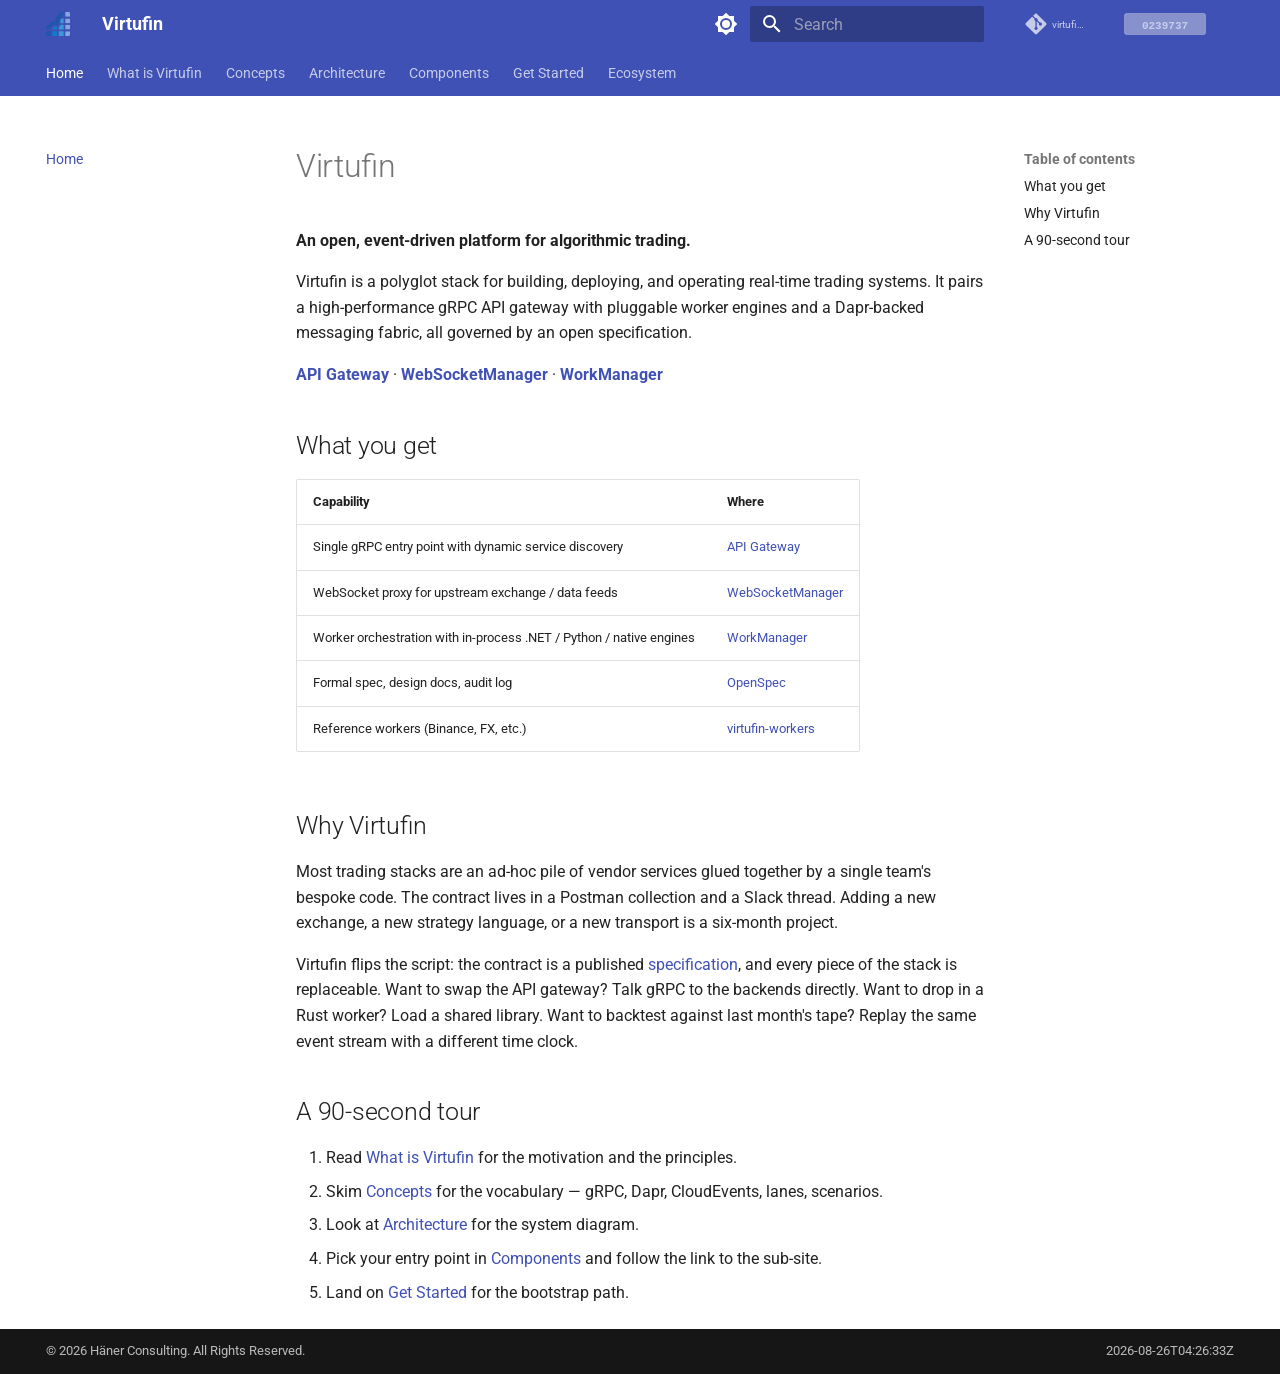
==== commit f7b8e8f8: "Deploy docs from 0239737a192a08fc05c52b428c4baadd4ca28c9e" ====
--- a/index.html
+++ b/index.html
@@ -52,6 +52,8 @@
     
     
       <link rel="stylesheet" href="stylesheets/extra.css">
+    
+      <link rel="stylesheet" href="stylesheets/mermaid-zoom.css">
     
     <script>__md_scope=new URL(".",location),__md_hash=e=>[...e].reduce(((e,_)=>(e<<5)-e+_.charCodeAt(0)),0),__md_get=(e,_=localStorage,t=__md_scope)=>JSON.parse(_.getItem(t.pathname+"."+e)),__md_set=(e,_,t=localStorage,a=__md_scope)=>{try{t.setItem(a.pathname+"."+e,JSON.stringify(_))}catch(e){}}</script>
     
@@ -201,14 +203,14 @@
     </div>
     <span class="md-source__repository">virtufin/docs</span>
   </a>
-    <a href="https://git.haenerconsulting.com/virtufin/docs/commit/473afa5ea5bd0816aeb260bed9230e319c01222a"
+    <a href="https://git.haenerconsulting.com/virtufin/docs/commit/0239737a192a08fc05c52b428c4baadd4ca28c9e"
        class="md-source-commit-badge"
        target="_blank"
        rel="noopener"
-       title="View commit 473afa5">
+       title="View commit 0239737">
       <svg xmlns="http://www.w3.org/2000/svg" viewBox="0 0 82 22" width="82" height="22" style="vertical-align:middle;">
         <rect width="82" height="22" rx="4" fill="#e9ecef" stroke="currentColor" stroke-width="0.75" opacity="0.6"/>
-        <text x="41" y="15.5" text-anchor="middle" font-family="ui-monospace,SFMono-Regular,Menlo,monospace" font-size="11" font-weight="600" fill="currentColor">473afa5</text>
+        <text x="41" y="15.5" text-anchor="middle" font-family="ui-monospace,SFMono-Regular,Menlo,monospace" font-size="11" font-weight="600" fill="currentColor">0239737</text>
       </svg>
     </a>
 </div>
@@ -402,14 +404,14 @@
     </div>
     <span class="md-source__repository">virtufin/docs</span>
   </a>
-    <a href="https://git.haenerconsulting.com/virtufin/docs/commit/473afa5ea5bd0816aeb260bed9230e319c01222a"
+    <a href="https://git.haenerconsulting.com/virtufin/docs/commit/0239737a192a08fc05c52b428c4baadd4ca28c9e"
        class="md-source-commit-badge"
        target="_blank"
        rel="noopener"
-       title="View commit 473afa5">
+       title="View commit 0239737">
       <svg xmlns="http://www.w3.org/2000/svg" viewBox="0 0 82 22" width="82" height="22" style="vertical-align:middle;">
         <rect width="82" height="22" rx="4" fill="#e9ecef" stroke="currentColor" stroke-width="0.75" opacity="0.6"/>
-        <text x="41" y="15.5" text-anchor="middle" font-family="ui-monospace,SFMono-Regular,Menlo,monospace" font-size="11" font-weight="600" fill="currentColor">473afa5</text>
+        <text x="41" y="15.5" text-anchor="middle" font-family="ui-monospace,SFMono-Regular,Menlo,monospace" font-size="11" font-weight="600" fill="currentColor">0239737</text>
       </svg>
     </a>
 </div>
@@ -855,7 +857,7 @@
     <div class="md-copyright__highlight">
       <div style="display:table;width:100%">
   <span style="display:table-cell">&copy; 2026 Häner Consulting. All Rights Reserved.</span>
-  <span style="display:table-cell;text-align:right">2026-08-25T21:00:45Z</span>
+  <span style="display:table-cell;text-align:right">2026-08-26T04:26:33Z</span>
 </div>
 
     </div>
--- a/stylesheets/extra.css
+++ b/stylesheets/extra.css
@@ -33,71 +33,3 @@
 .md-copyright {
   flex: 1;
 }
-
-/* Zoom-in button for Mermaid diagrams (mermaid-zoom.js). Not a
-   click-anywhere-on-the-diagram handler: every node in these diagrams
-   carries a Mermaid `click nodeName "url"` navigation directive, so a
-   background click handler would fight per-node links for the same
-   click over nearly the whole diagram surface. The button is a
-   separate, always-present light-DOM sibling instead (`.mermaid`
-   itself has no light-DOM children Material would render -- its
-   content lives in a closed shadow root -- so the button lives in a
-   wrapper div around it, not inside it).
-
-   Zooming fixed-positions and transform-scales the `.mermaid` div
-   itself in place: closed shadow mode blocks all external access to
-   its content (cloning the <svg> isn't possible), but transform is a
-   paint-level operation that scales whatever's already rendered
-   inside the element regardless of shadow-DOM access. */
-.mermaid-zoom-wrapper {
-  position: relative;
-}
-
-.mermaid-zoom-button {
-  position: absolute;
-  top: 0.5rem;
-  right: 0.5rem;
-  z-index: 1;
-  display: flex;
-  align-items: center;
-  justify-content: center;
-  width: 2rem;
-  height: 2rem;
-  padding: 0;
-  border: none;
-  border-radius: 50%;
-  background: var(--md-default-bg-color);
-  color: var(--md-default-fg-color--light);
-  opacity: 0.75;
-  cursor: zoom-in;
-  transition: opacity 125ms;
-}
-.mermaid-zoom-button:hover {
-  opacity: 1;
-}
-.mermaid-zoom-button svg {
-  fill: currentColor;
-}
-
-.mermaid-zoom-backdrop {
-  position: fixed;
-  inset: 0;
-  z-index: 999;
-  background: rgba(0, 0, 0, 0.85);
-  cursor: zoom-out;
-}
-
-.mermaid.mermaid-zoomed {
-  position: fixed;
-  top: 50%;
-  left: 50%;
-  z-index: 1000;
-  transform: translate(-50%, -50%) scale(var(--mermaid-zoom-scale, 1));
-  transform-origin: center center;
-  background: var(--md-default-bg-color);
-  border-radius: 4px;
-}
-
-body.mermaid-zoom-active {
-  overflow: hidden;
-}
--- a/stylesheets/mermaid-zoom.css
+++ b/stylesheets/mermaid-zoom.css
@@ -0,0 +1,71 @@
+/* Zoom-in button for Mermaid diagrams (mermaid-zoom.js). Not a
+   click-anywhere-on-the-diagram handler: every node in these diagrams
+   carries a Mermaid `click nodeName "url"` navigation directive, so a
+   background click handler would fight per-node links for the same
+   click over nearly the whole diagram surface. The button is a
+   separate, always-present light-DOM sibling instead (`.mermaid`
+   itself has no light-DOM children Material would render -- its
+   content lives in a closed shadow root -- so the button lives in a
+   wrapper div around it, not inside it).
+
+   Zooming fixed-positions and transform-scales the `.mermaid` div
+   itself in place: closed shadow mode blocks all external access to
+   its content (cloning the <svg> isn't possible), but transform is a
+   paint-level operation that scales whatever's already rendered
+   inside the element regardless of shadow-DOM access.
+
+   Single source of truth: fetched into every repo's docs build by
+   virtufin-common/.github/workflows/docs-common.yaml's "Fetch shared
+   docs templates" step, not committed per-repo. Fix it here once. */
+.mermaid-zoom-wrapper {
+  position: relative;
+}
+
+.mermaid-zoom-button {
+  position: absolute;
+  top: 0.5rem;
+  right: 0.5rem;
+  z-index: 1;
+  display: flex;
+  align-items: center;
+  justify-content: center;
+  width: 2rem;
+  height: 2rem;
+  padding: 0;
+  border: none;
+  border-radius: 50%;
+  background: var(--md-default-bg-color);
+  color: var(--md-default-fg-color--light);
+  opacity: 0.75;
+  cursor: zoom-in;
+  transition: opacity 125ms;
+}
+.mermaid-zoom-button:hover {
+  opacity: 1;
+}
+.mermaid-zoom-button svg {
+  fill: currentColor;
+}
+
+.mermaid-zoom-backdrop {
+  position: fixed;
+  inset: 0;
+  z-index: 999;
+  background: rgba(0, 0, 0, 0.85);
+  cursor: zoom-out;
+}
+
+.mermaid.mermaid-zoomed {
+  position: fixed;
+  top: 50%;
+  left: 50%;
+  z-index: 1000;
+  transform: translate(-50%, -50%) scale(var(--mermaid-zoom-scale, 1));
+  transform-origin: center center;
+  background: var(--md-default-bg-color);
+  border-radius: 4px;
+}
+
+body.mermaid-zoom-active {
+  overflow: hidden;
+}
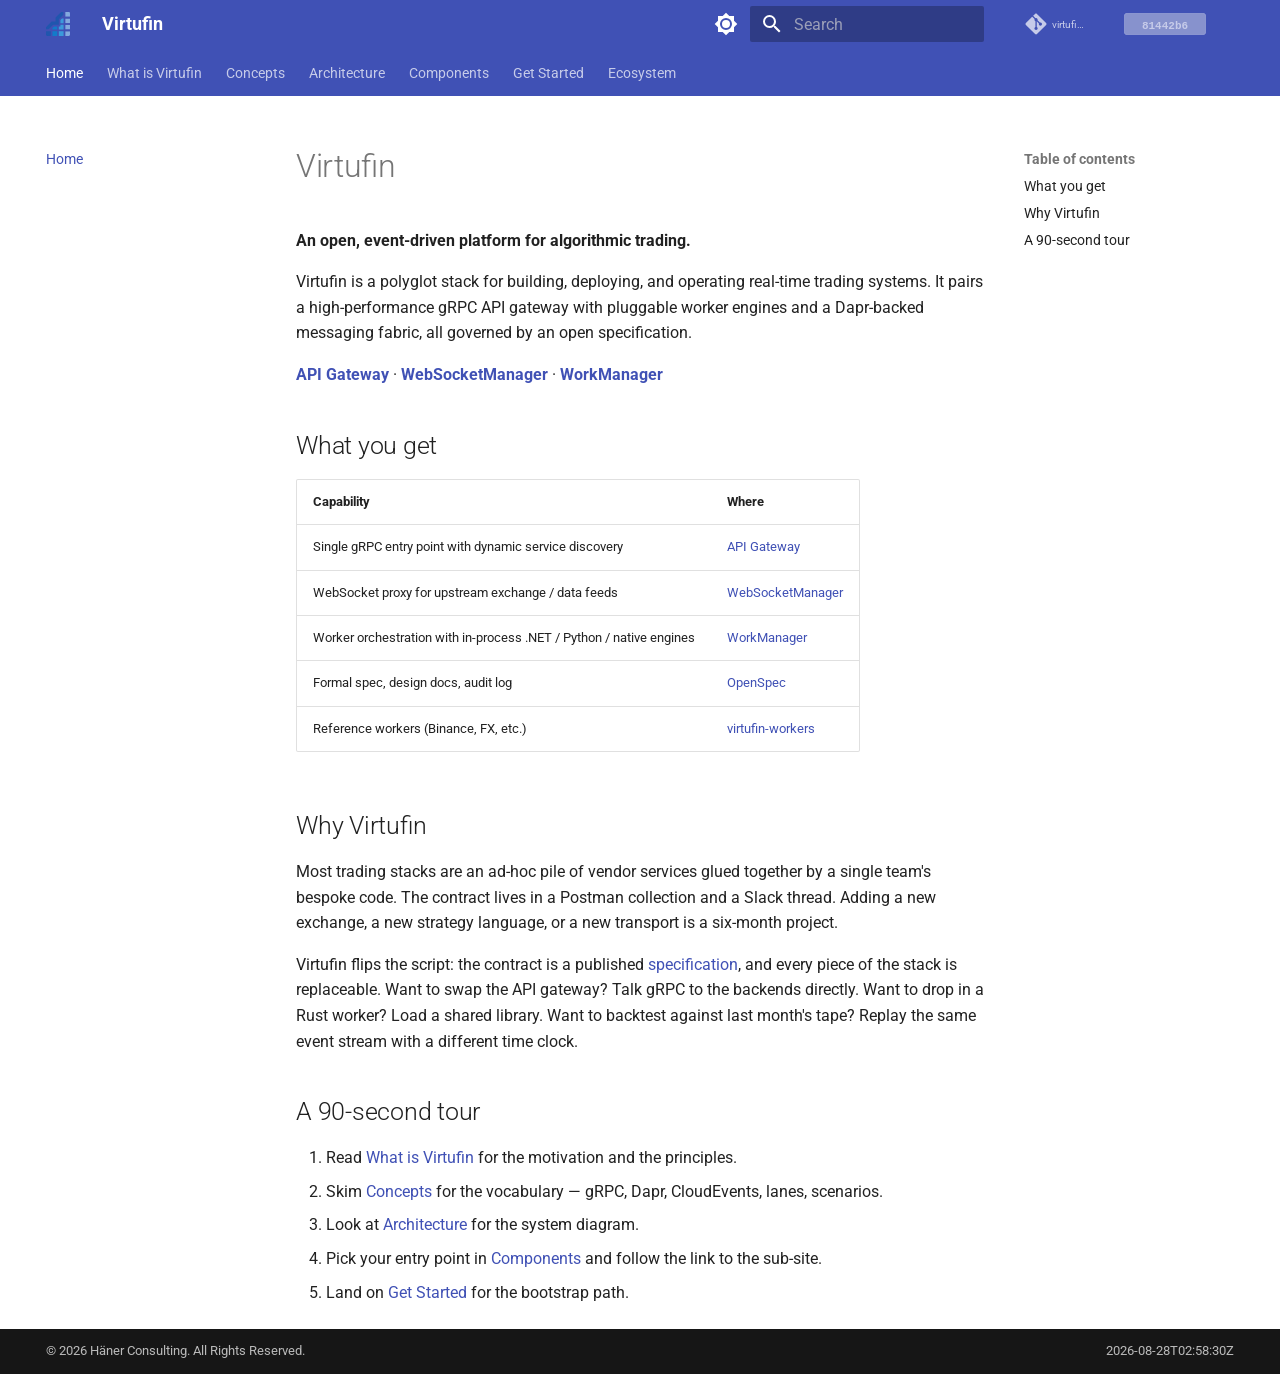
==== commit 084f7952: "Deploy docs from 81442b6e78fce92f02d3d3b6ae4fb050c0f23901" ====
--- a/index.html
+++ b/index.html
@@ -203,14 +203,14 @@
     </div>
     <span class="md-source__repository">virtufin/docs</span>
   </a>
-    <a href="https://git.haenerconsulting.com/virtufin/docs/commit/0239737a192a08fc05c52b428c4baadd4ca28c9e"
+    <a href="https://git.haenerconsulting.com/virtufin/docs/commit/81442b6e78fce92f02d3d3b6ae4fb050c0f23901"
        class="md-source-commit-badge"
        target="_blank"
        rel="noopener"
-       title="View commit 0239737">
+       title="View commit 81442b6">
       <svg xmlns="http://www.w3.org/2000/svg" viewBox="0 0 82 22" width="82" height="22" style="vertical-align:middle;">
         <rect width="82" height="22" rx="4" fill="#e9ecef" stroke="currentColor" stroke-width="0.75" opacity="0.6"/>
-        <text x="41" y="15.5" text-anchor="middle" font-family="ui-monospace,SFMono-Regular,Menlo,monospace" font-size="11" font-weight="600" fill="currentColor">0239737</text>
+        <text x="41" y="15.5" text-anchor="middle" font-family="ui-monospace,SFMono-Regular,Menlo,monospace" font-size="11" font-weight="600" fill="currentColor">81442b6</text>
       </svg>
     </a>
 </div>
@@ -404,14 +404,14 @@
     </div>
     <span class="md-source__repository">virtufin/docs</span>
   </a>
-    <a href="https://git.haenerconsulting.com/virtufin/docs/commit/0239737a192a08fc05c52b428c4baadd4ca28c9e"
+    <a href="https://git.haenerconsulting.com/virtufin/docs/commit/81442b6e78fce92f02d3d3b6ae4fb050c0f23901"
        class="md-source-commit-badge"
        target="_blank"
        rel="noopener"
-       title="View commit 0239737">
+       title="View commit 81442b6">
       <svg xmlns="http://www.w3.org/2000/svg" viewBox="0 0 82 22" width="82" height="22" style="vertical-align:middle;">
         <rect width="82" height="22" rx="4" fill="#e9ecef" stroke="currentColor" stroke-width="0.75" opacity="0.6"/>
-        <text x="41" y="15.5" text-anchor="middle" font-family="ui-monospace,SFMono-Regular,Menlo,monospace" font-size="11" font-weight="600" fill="currentColor">0239737</text>
+        <text x="41" y="15.5" text-anchor="middle" font-family="ui-monospace,SFMono-Regular,Menlo,monospace" font-size="11" font-weight="600" fill="currentColor">81442b6</text>
       </svg>
     </a>
 </div>
@@ -857,7 +857,7 @@
     <div class="md-copyright__highlight">
       <div style="display:table;width:100%">
   <span style="display:table-cell">&copy; 2026 Häner Consulting. All Rights Reserved.</span>
-  <span style="display:table-cell;text-align:right">2026-08-26T04:26:33Z</span>
+  <span style="display:table-cell;text-align:right">2026-08-28T02:58:30Z</span>
 </div>
 
     </div>
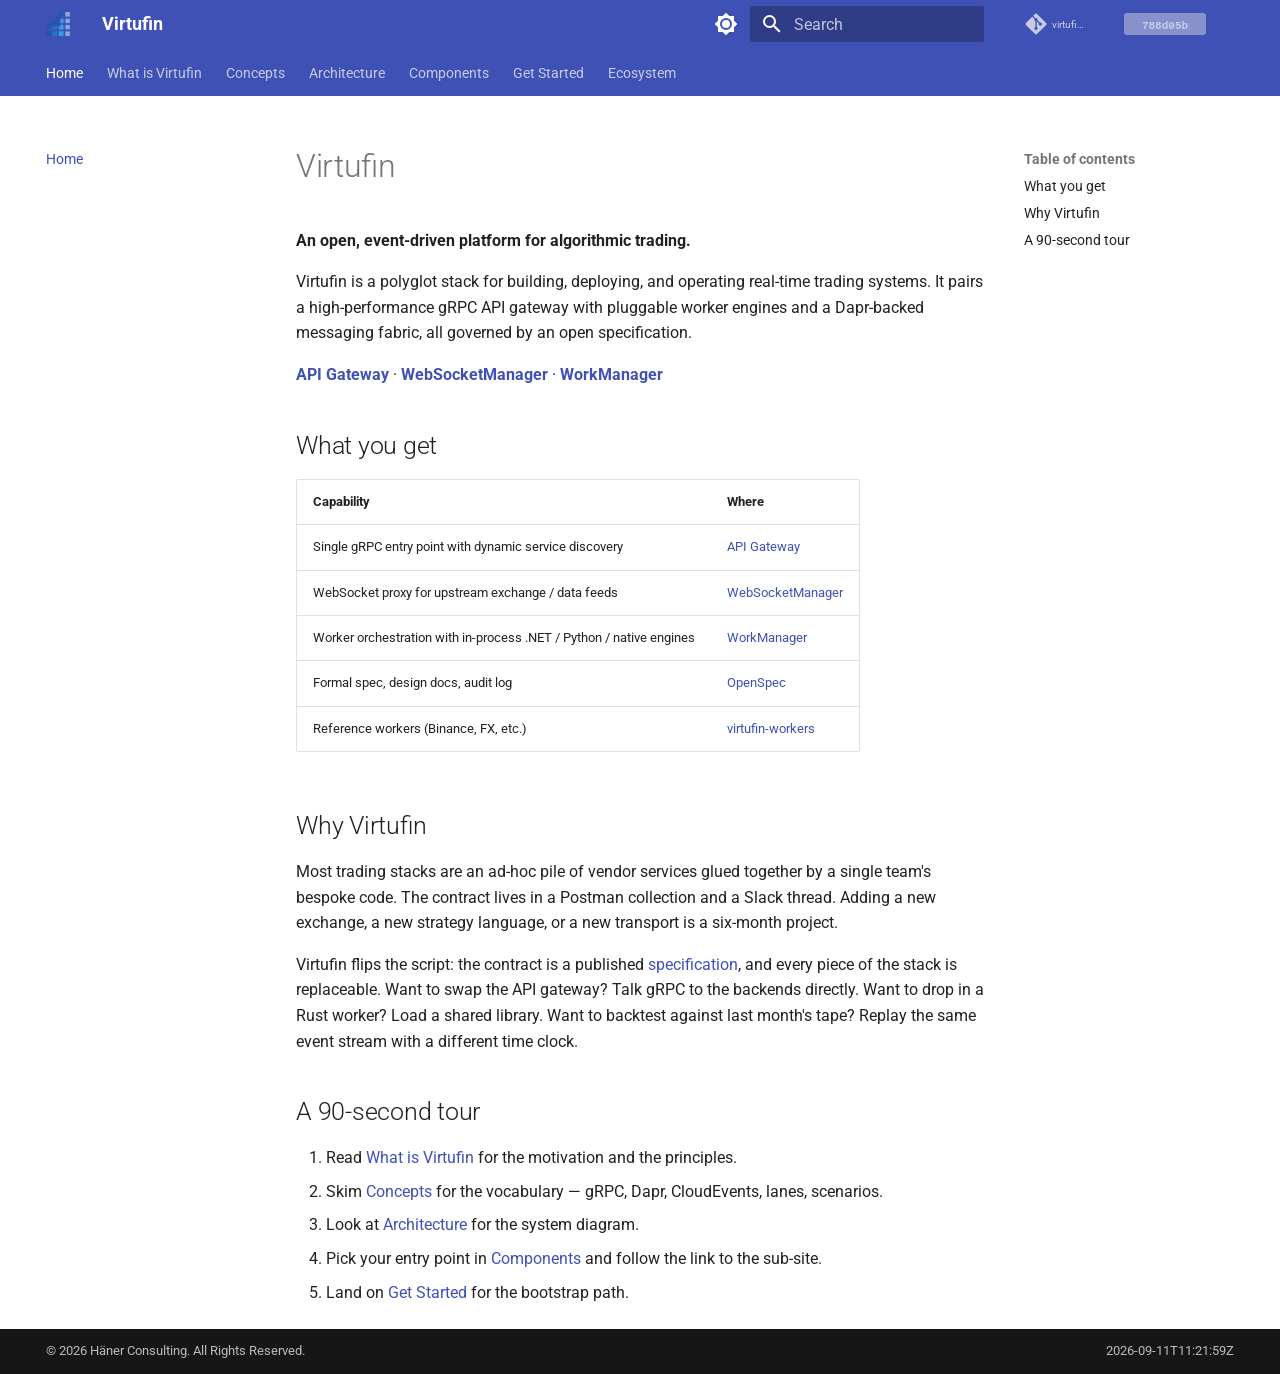
==== commit 70b7c1fa: "Deploy docs from 788d05bd03fff2dfcebb5bb60db0145b62cbdfab" ====
--- a/index.html
+++ b/index.html
@@ -203,14 +203,14 @@
     </div>
     <span class="md-source__repository">virtufin/docs</span>
   </a>
-    <a href="https://git.haenerconsulting.com/virtufin/docs/commit/81442b6e78fce92f02d3d3b6ae4fb050c0f23901"
+    <a href="https://git.haenerconsulting.com/virtufin/docs/commit/788d05bd03fff2dfcebb5bb60db0145b62cbdfab"
        class="md-source-commit-badge"
        target="_blank"
        rel="noopener"
-       title="View commit 81442b6">
+       title="View commit 788d05b">
       <svg xmlns="http://www.w3.org/2000/svg" viewBox="0 0 82 22" width="82" height="22" style="vertical-align:middle;">
         <rect width="82" height="22" rx="4" fill="#e9ecef" stroke="currentColor" stroke-width="0.75" opacity="0.6"/>
-        <text x="41" y="15.5" text-anchor="middle" font-family="ui-monospace,SFMono-Regular,Menlo,monospace" font-size="11" font-weight="600" fill="currentColor">81442b6</text>
+        <text x="41" y="15.5" text-anchor="middle" font-family="ui-monospace,SFMono-Regular,Menlo,monospace" font-size="11" font-weight="600" fill="currentColor">788d05b</text>
       </svg>
     </a>
 </div>
@@ -404,14 +404,14 @@
     </div>
     <span class="md-source__repository">virtufin/docs</span>
   </a>
-    <a href="https://git.haenerconsulting.com/virtufin/docs/commit/81442b6e78fce92f02d3d3b6ae4fb050c0f23901"
+    <a href="https://git.haenerconsulting.com/virtufin/docs/commit/788d05bd03fff2dfcebb5bb60db0145b62cbdfab"
        class="md-source-commit-badge"
        target="_blank"
        rel="noopener"
-       title="View commit 81442b6">
+       title="View commit 788d05b">
       <svg xmlns="http://www.w3.org/2000/svg" viewBox="0 0 82 22" width="82" height="22" style="vertical-align:middle;">
         <rect width="82" height="22" rx="4" fill="#e9ecef" stroke="currentColor" stroke-width="0.75" opacity="0.6"/>
-        <text x="41" y="15.5" text-anchor="middle" font-family="ui-monospace,SFMono-Regular,Menlo,monospace" font-size="11" font-weight="600" fill="currentColor">81442b6</text>
+        <text x="41" y="15.5" text-anchor="middle" font-family="ui-monospace,SFMono-Regular,Menlo,monospace" font-size="11" font-weight="600" fill="currentColor">788d05b</text>
       </svg>
     </a>
 </div>
@@ -800,7 +800,7 @@
 </tr>
 <tr>
 <td>Reference workers (Binance, FX, etc.)</td>
-<td><a href="https://git.haenerconsulting.com/virtufin/virtufin-workers">virtufin-workers</a></td>
+<td><a href="https://git.haenerconsulting.com/virtufin/workers">virtufin-workers</a></td>
 </tr>
 </tbody>
 </table>
@@ -857,7 +857,7 @@
     <div class="md-copyright__highlight">
       <div style="display:table;width:100%">
   <span style="display:table-cell">&copy; 2026 Häner Consulting. All Rights Reserved.</span>
-  <span style="display:table-cell;text-align:right">2026-08-28T02:58:30Z</span>
+  <span style="display:table-cell;text-align:right">2026-09-11T11:21:59Z</span>
 </div>
 
     </div>
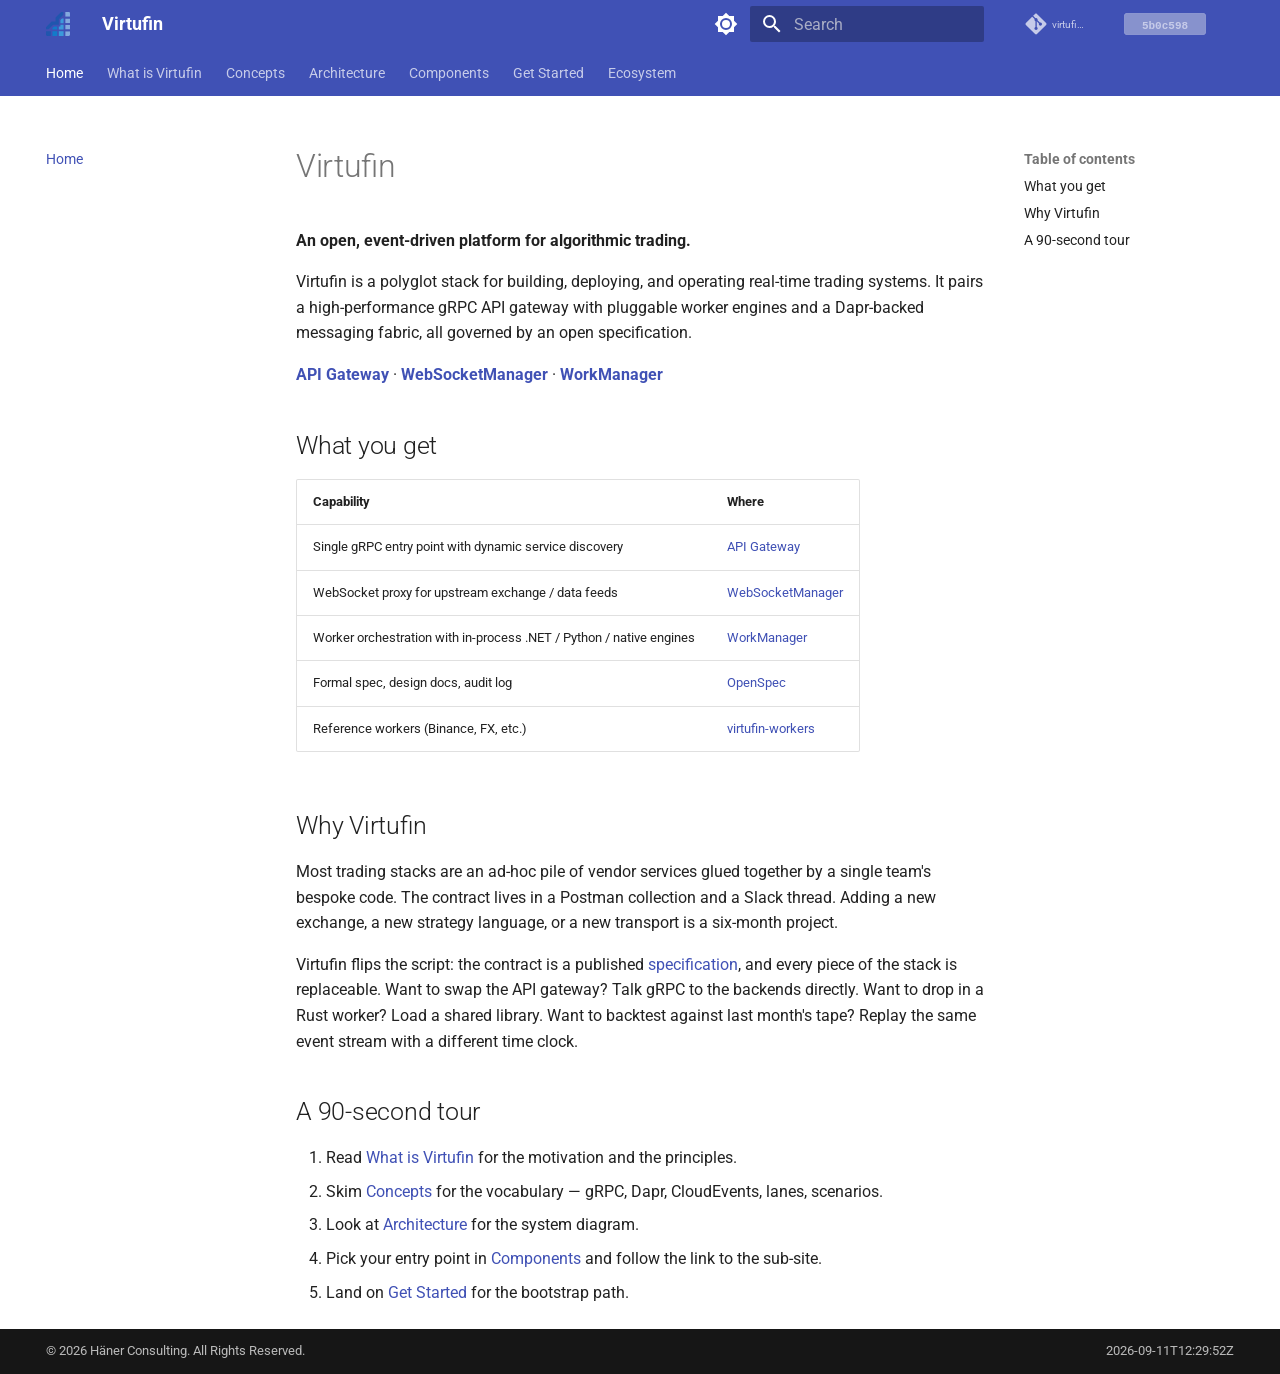
==== commit cf8e2984: "Deploy docs from 5b0c5988797535da965c3bb569fad39f529c9a7d" ====
--- a/index.html
+++ b/index.html
@@ -203,14 +203,14 @@
     </div>
     <span class="md-source__repository">virtufin/docs</span>
   </a>
-    <a href="https://git.haenerconsulting.com/virtufin/docs/commit/788d05bd03fff2dfcebb5bb60db0145b62cbdfab"
+    <a href="https://git.haenerconsulting.com/virtufin/docs/commit/5b0c5988797535da965c3bb569fad39f529c9a7d"
        class="md-source-commit-badge"
        target="_blank"
        rel="noopener"
-       title="View commit 788d05b">
+       title="View commit 5b0c598">
       <svg xmlns="http://www.w3.org/2000/svg" viewBox="0 0 82 22" width="82" height="22" style="vertical-align:middle;">
         <rect width="82" height="22" rx="4" fill="#e9ecef" stroke="currentColor" stroke-width="0.75" opacity="0.6"/>
-        <text x="41" y="15.5" text-anchor="middle" font-family="ui-monospace,SFMono-Regular,Menlo,monospace" font-size="11" font-weight="600" fill="currentColor">788d05b</text>
+        <text x="41" y="15.5" text-anchor="middle" font-family="ui-monospace,SFMono-Regular,Menlo,monospace" font-size="11" font-weight="600" fill="currentColor">5b0c598</text>
       </svg>
     </a>
 </div>
@@ -404,14 +404,14 @@
     </div>
     <span class="md-source__repository">virtufin/docs</span>
   </a>
-    <a href="https://git.haenerconsulting.com/virtufin/docs/commit/788d05bd03fff2dfcebb5bb60db0145b62cbdfab"
+    <a href="https://git.haenerconsulting.com/virtufin/docs/commit/5b0c5988797535da965c3bb569fad39f529c9a7d"
        class="md-source-commit-badge"
        target="_blank"
        rel="noopener"
-       title="View commit 788d05b">
+       title="View commit 5b0c598">
       <svg xmlns="http://www.w3.org/2000/svg" viewBox="0 0 82 22" width="82" height="22" style="vertical-align:middle;">
         <rect width="82" height="22" rx="4" fill="#e9ecef" stroke="currentColor" stroke-width="0.75" opacity="0.6"/>
-        <text x="41" y="15.5" text-anchor="middle" font-family="ui-monospace,SFMono-Regular,Menlo,monospace" font-size="11" font-weight="600" fill="currentColor">788d05b</text>
+        <text x="41" y="15.5" text-anchor="middle" font-family="ui-monospace,SFMono-Regular,Menlo,monospace" font-size="11" font-weight="600" fill="currentColor">5b0c598</text>
       </svg>
     </a>
 </div>
@@ -857,7 +857,7 @@
     <div class="md-copyright__highlight">
       <div style="display:table;width:100%">
   <span style="display:table-cell">&copy; 2026 Häner Consulting. All Rights Reserved.</span>
-  <span style="display:table-cell;text-align:right">2026-09-11T11:21:59Z</span>
+  <span style="display:table-cell;text-align:right">2026-09-11T12:29:52Z</span>
 </div>
 
     </div>
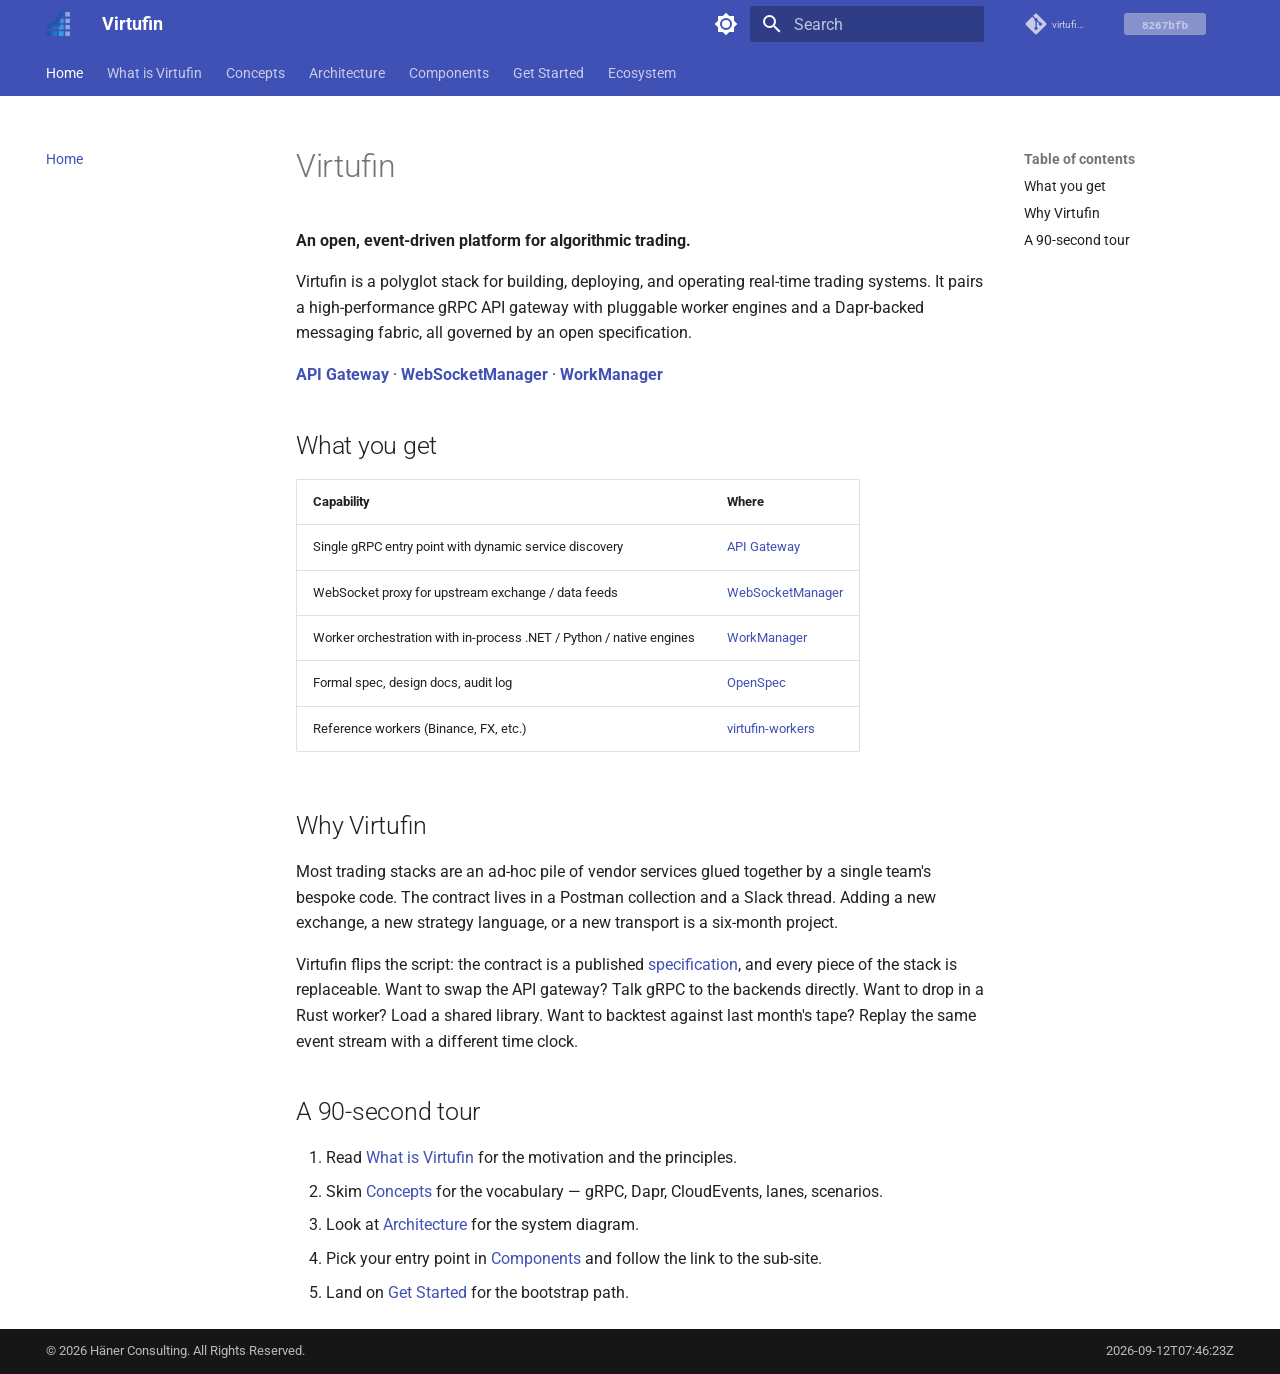
==== commit 16ae31d4: "Deploy docs from 8267bfb77a5e4bb7520f6283ce1da40418cd8902" ====
--- a/index.html
+++ b/index.html
@@ -203,14 +203,14 @@
     </div>
     <span class="md-source__repository">virtufin/docs</span>
   </a>
-    <a href="https://git.haenerconsulting.com/virtufin/docs/commit/5b0c5988797535da965c3bb569fad39f529c9a7d"
+    <a href="https://git.haenerconsulting.com/virtufin/docs/commit/8267bfb77a5e4bb7520f6283ce1da40418cd8902"
        class="md-source-commit-badge"
        target="_blank"
        rel="noopener"
-       title="View commit 5b0c598">
+       title="View commit 8267bfb">
       <svg xmlns="http://www.w3.org/2000/svg" viewBox="0 0 82 22" width="82" height="22" style="vertical-align:middle;">
         <rect width="82" height="22" rx="4" fill="#e9ecef" stroke="currentColor" stroke-width="0.75" opacity="0.6"/>
-        <text x="41" y="15.5" text-anchor="middle" font-family="ui-monospace,SFMono-Regular,Menlo,monospace" font-size="11" font-weight="600" fill="currentColor">5b0c598</text>
+        <text x="41" y="15.5" text-anchor="middle" font-family="ui-monospace,SFMono-Regular,Menlo,monospace" font-size="11" font-weight="600" fill="currentColor">8267bfb</text>
       </svg>
     </a>
 </div>
@@ -404,14 +404,14 @@
     </div>
     <span class="md-source__repository">virtufin/docs</span>
   </a>
-    <a href="https://git.haenerconsulting.com/virtufin/docs/commit/5b0c5988797535da965c3bb569fad39f529c9a7d"
+    <a href="https://git.haenerconsulting.com/virtufin/docs/commit/8267bfb77a5e4bb7520f6283ce1da40418cd8902"
        class="md-source-commit-badge"
        target="_blank"
        rel="noopener"
-       title="View commit 5b0c598">
+       title="View commit 8267bfb">
       <svg xmlns="http://www.w3.org/2000/svg" viewBox="0 0 82 22" width="82" height="22" style="vertical-align:middle;">
         <rect width="82" height="22" rx="4" fill="#e9ecef" stroke="currentColor" stroke-width="0.75" opacity="0.6"/>
-        <text x="41" y="15.5" text-anchor="middle" font-family="ui-monospace,SFMono-Regular,Menlo,monospace" font-size="11" font-weight="600" fill="currentColor">5b0c598</text>
+        <text x="41" y="15.5" text-anchor="middle" font-family="ui-monospace,SFMono-Regular,Menlo,monospace" font-size="11" font-weight="600" fill="currentColor">8267bfb</text>
       </svg>
     </a>
 </div>
@@ -857,7 +857,7 @@
     <div class="md-copyright__highlight">
       <div style="display:table;width:100%">
   <span style="display:table-cell">&copy; 2026 Häner Consulting. All Rights Reserved.</span>
-  <span style="display:table-cell;text-align:right">2026-09-11T12:29:52Z</span>
+  <span style="display:table-cell;text-align:right">2026-09-12T07:46:23Z</span>
 </div>
 
     </div>
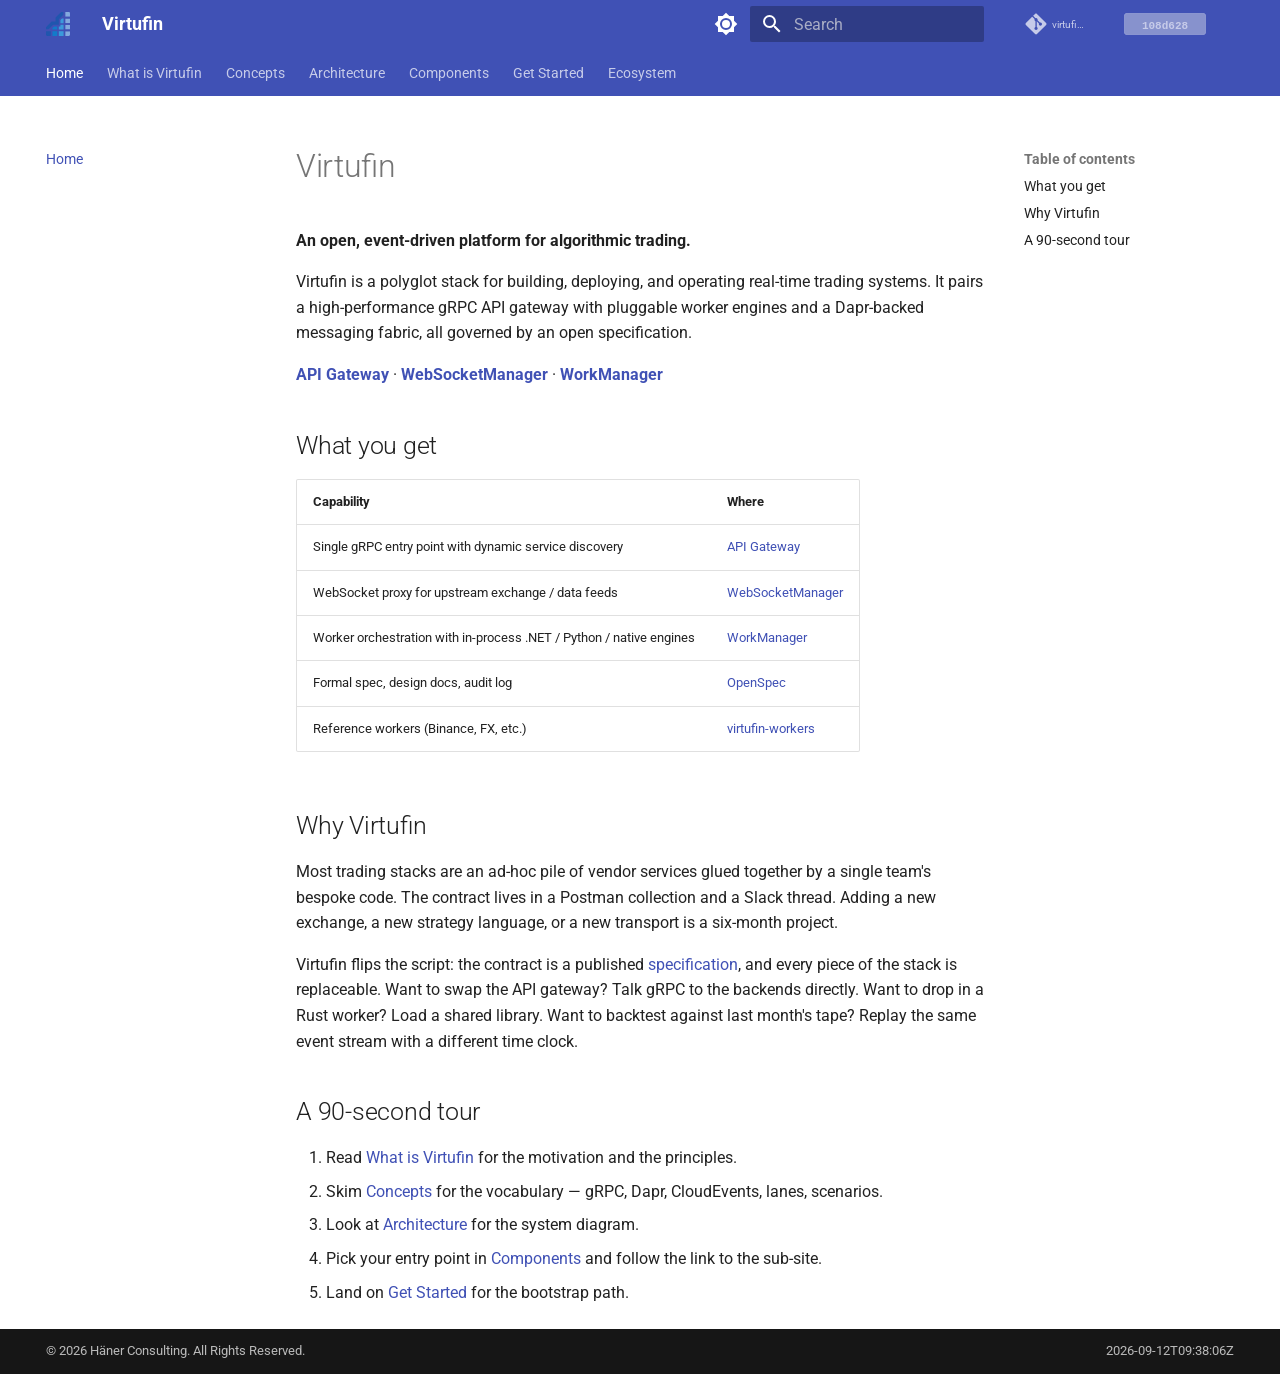
==== commit c7e42fdf: "Deploy docs from 108d628b432bab40a39ee862d7a3d09edd0e3f91" ====
--- a/index.html
+++ b/index.html
@@ -203,14 +203,14 @@
     </div>
     <span class="md-source__repository">virtufin/docs</span>
   </a>
-    <a href="https://git.haenerconsulting.com/virtufin/docs/commit/8267bfb77a5e4bb7520f6283ce1da40418cd8902"
+    <a href="https://git.haenerconsulting.com/virtufin/docs/commit/108d628b432bab40a39ee862d7a3d09edd0e3f91"
        class="md-source-commit-badge"
        target="_blank"
        rel="noopener"
-       title="View commit 8267bfb">
+       title="View commit 108d628">
       <svg xmlns="http://www.w3.org/2000/svg" viewBox="0 0 82 22" width="82" height="22" style="vertical-align:middle;">
         <rect width="82" height="22" rx="4" fill="#e9ecef" stroke="currentColor" stroke-width="0.75" opacity="0.6"/>
-        <text x="41" y="15.5" text-anchor="middle" font-family="ui-monospace,SFMono-Regular,Menlo,monospace" font-size="11" font-weight="600" fill="currentColor">8267bfb</text>
+        <text x="41" y="15.5" text-anchor="middle" font-family="ui-monospace,SFMono-Regular,Menlo,monospace" font-size="11" font-weight="600" fill="currentColor">108d628</text>
       </svg>
     </a>
 </div>
@@ -404,14 +404,14 @@
     </div>
     <span class="md-source__repository">virtufin/docs</span>
   </a>
-    <a href="https://git.haenerconsulting.com/virtufin/docs/commit/8267bfb77a5e4bb7520f6283ce1da40418cd8902"
+    <a href="https://git.haenerconsulting.com/virtufin/docs/commit/108d628b432bab40a39ee862d7a3d09edd0e3f91"
        class="md-source-commit-badge"
        target="_blank"
        rel="noopener"
-       title="View commit 8267bfb">
+       title="View commit 108d628">
       <svg xmlns="http://www.w3.org/2000/svg" viewBox="0 0 82 22" width="82" height="22" style="vertical-align:middle;">
         <rect width="82" height="22" rx="4" fill="#e9ecef" stroke="currentColor" stroke-width="0.75" opacity="0.6"/>
-        <text x="41" y="15.5" text-anchor="middle" font-family="ui-monospace,SFMono-Regular,Menlo,monospace" font-size="11" font-weight="600" fill="currentColor">8267bfb</text>
+        <text x="41" y="15.5" text-anchor="middle" font-family="ui-monospace,SFMono-Regular,Menlo,monospace" font-size="11" font-weight="600" fill="currentColor">108d628</text>
       </svg>
     </a>
 </div>
@@ -857,7 +857,7 @@
     <div class="md-copyright__highlight">
       <div style="display:table;width:100%">
   <span style="display:table-cell">&copy; 2026 Häner Consulting. All Rights Reserved.</span>
-  <span style="display:table-cell;text-align:right">2026-09-12T07:46:23Z</span>
+  <span style="display:table-cell;text-align:right">2026-09-12T09:38:06Z</span>
 </div>
 
     </div>
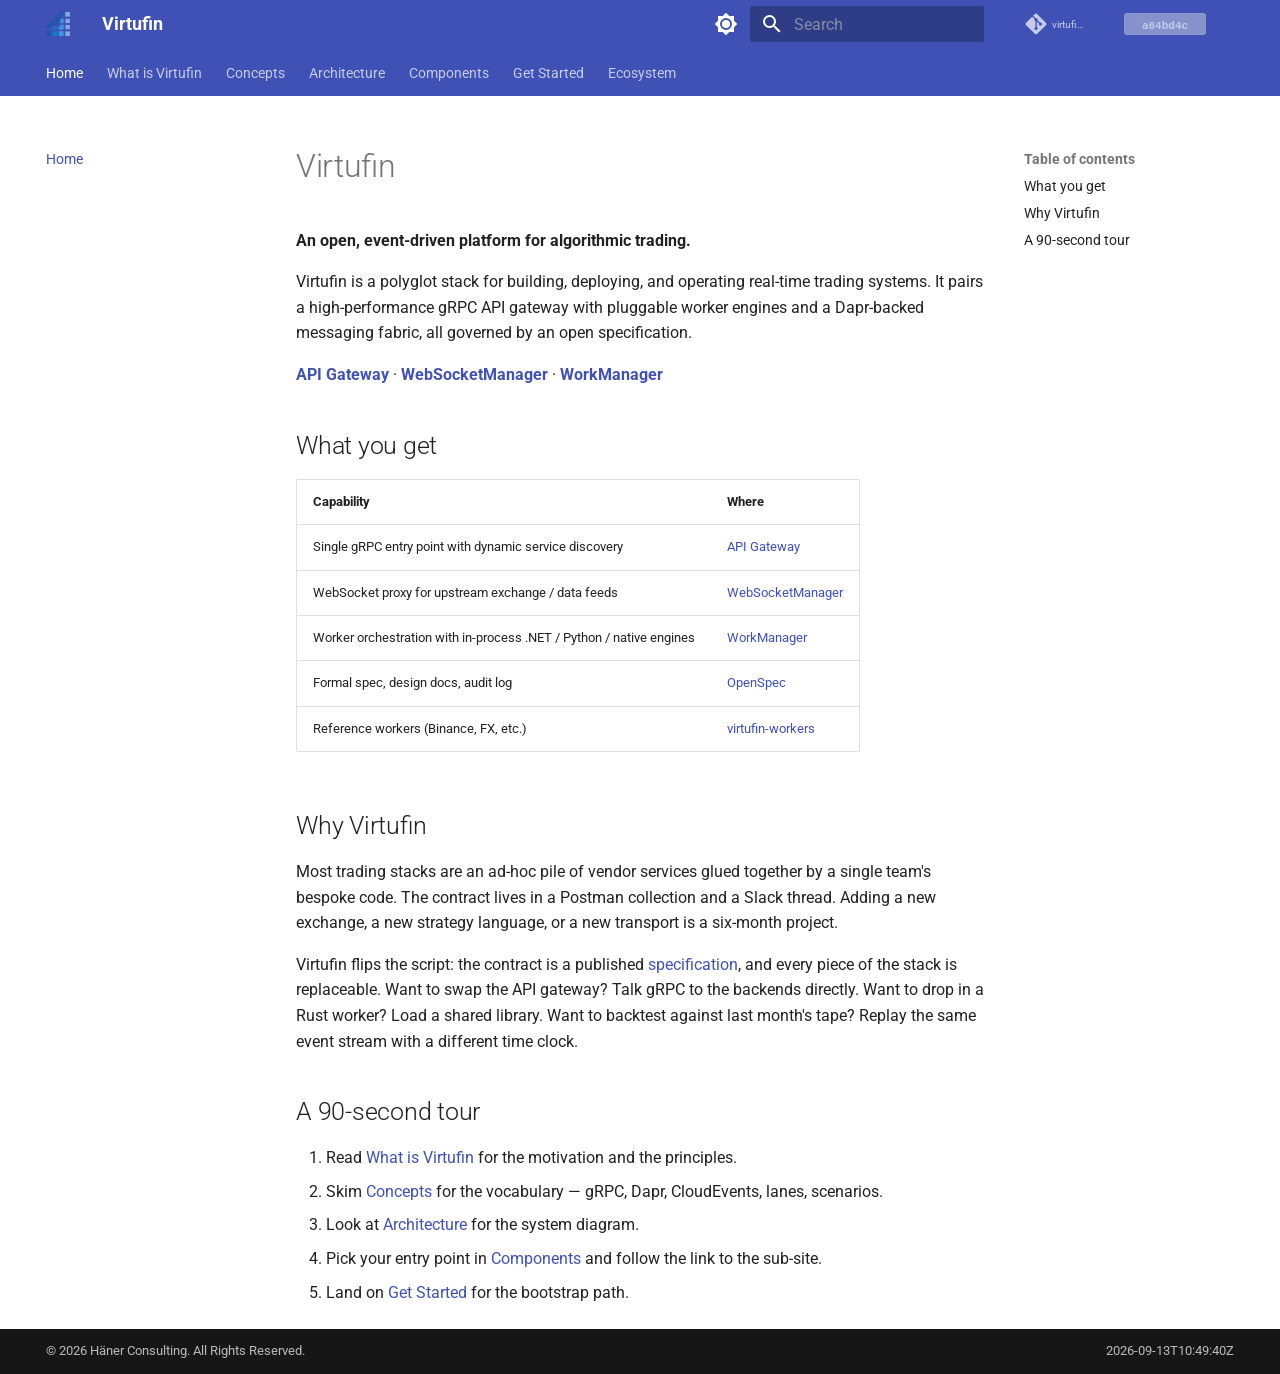
==== commit b2107931: "Deploy docs from a64bd4cb23b327178bdd21252fbcb89962766bcd" ====
--- a/index.html
+++ b/index.html
@@ -203,14 +203,14 @@
     </div>
     <span class="md-source__repository">virtufin/docs</span>
   </a>
-    <a href="https://git.haenerconsulting.com/virtufin/docs/commit/108d628b432bab40a39ee862d7a3d09edd0e3f91"
+    <a href="https://git.haenerconsulting.com/virtufin/docs/commit/a64bd4cb23b327178bdd21252fbcb89962766bcd"
        class="md-source-commit-badge"
        target="_blank"
        rel="noopener"
-       title="View commit 108d628">
+       title="View commit a64bd4c">
       <svg xmlns="http://www.w3.org/2000/svg" viewBox="0 0 82 22" width="82" height="22" style="vertical-align:middle;">
         <rect width="82" height="22" rx="4" fill="#e9ecef" stroke="currentColor" stroke-width="0.75" opacity="0.6"/>
-        <text x="41" y="15.5" text-anchor="middle" font-family="ui-monospace,SFMono-Regular,Menlo,monospace" font-size="11" font-weight="600" fill="currentColor">108d628</text>
+        <text x="41" y="15.5" text-anchor="middle" font-family="ui-monospace,SFMono-Regular,Menlo,monospace" font-size="11" font-weight="600" fill="currentColor">a64bd4c</text>
       </svg>
     </a>
 </div>
@@ -404,14 +404,14 @@
     </div>
     <span class="md-source__repository">virtufin/docs</span>
   </a>
-    <a href="https://git.haenerconsulting.com/virtufin/docs/commit/108d628b432bab40a39ee862d7a3d09edd0e3f91"
+    <a href="https://git.haenerconsulting.com/virtufin/docs/commit/a64bd4cb23b327178bdd21252fbcb89962766bcd"
        class="md-source-commit-badge"
        target="_blank"
        rel="noopener"
-       title="View commit 108d628">
+       title="View commit a64bd4c">
       <svg xmlns="http://www.w3.org/2000/svg" viewBox="0 0 82 22" width="82" height="22" style="vertical-align:middle;">
         <rect width="82" height="22" rx="4" fill="#e9ecef" stroke="currentColor" stroke-width="0.75" opacity="0.6"/>
-        <text x="41" y="15.5" text-anchor="middle" font-family="ui-monospace,SFMono-Regular,Menlo,monospace" font-size="11" font-weight="600" fill="currentColor">108d628</text>
+        <text x="41" y="15.5" text-anchor="middle" font-family="ui-monospace,SFMono-Regular,Menlo,monospace" font-size="11" font-weight="600" fill="currentColor">a64bd4c</text>
       </svg>
     </a>
 </div>
@@ -857,7 +857,7 @@
     <div class="md-copyright__highlight">
       <div style="display:table;width:100%">
   <span style="display:table-cell">&copy; 2026 Häner Consulting. All Rights Reserved.</span>
-  <span style="display:table-cell;text-align:right">2026-09-12T09:38:06Z</span>
+  <span style="display:table-cell;text-align:right">2026-09-13T10:49:40Z</span>
 </div>
 
     </div>
